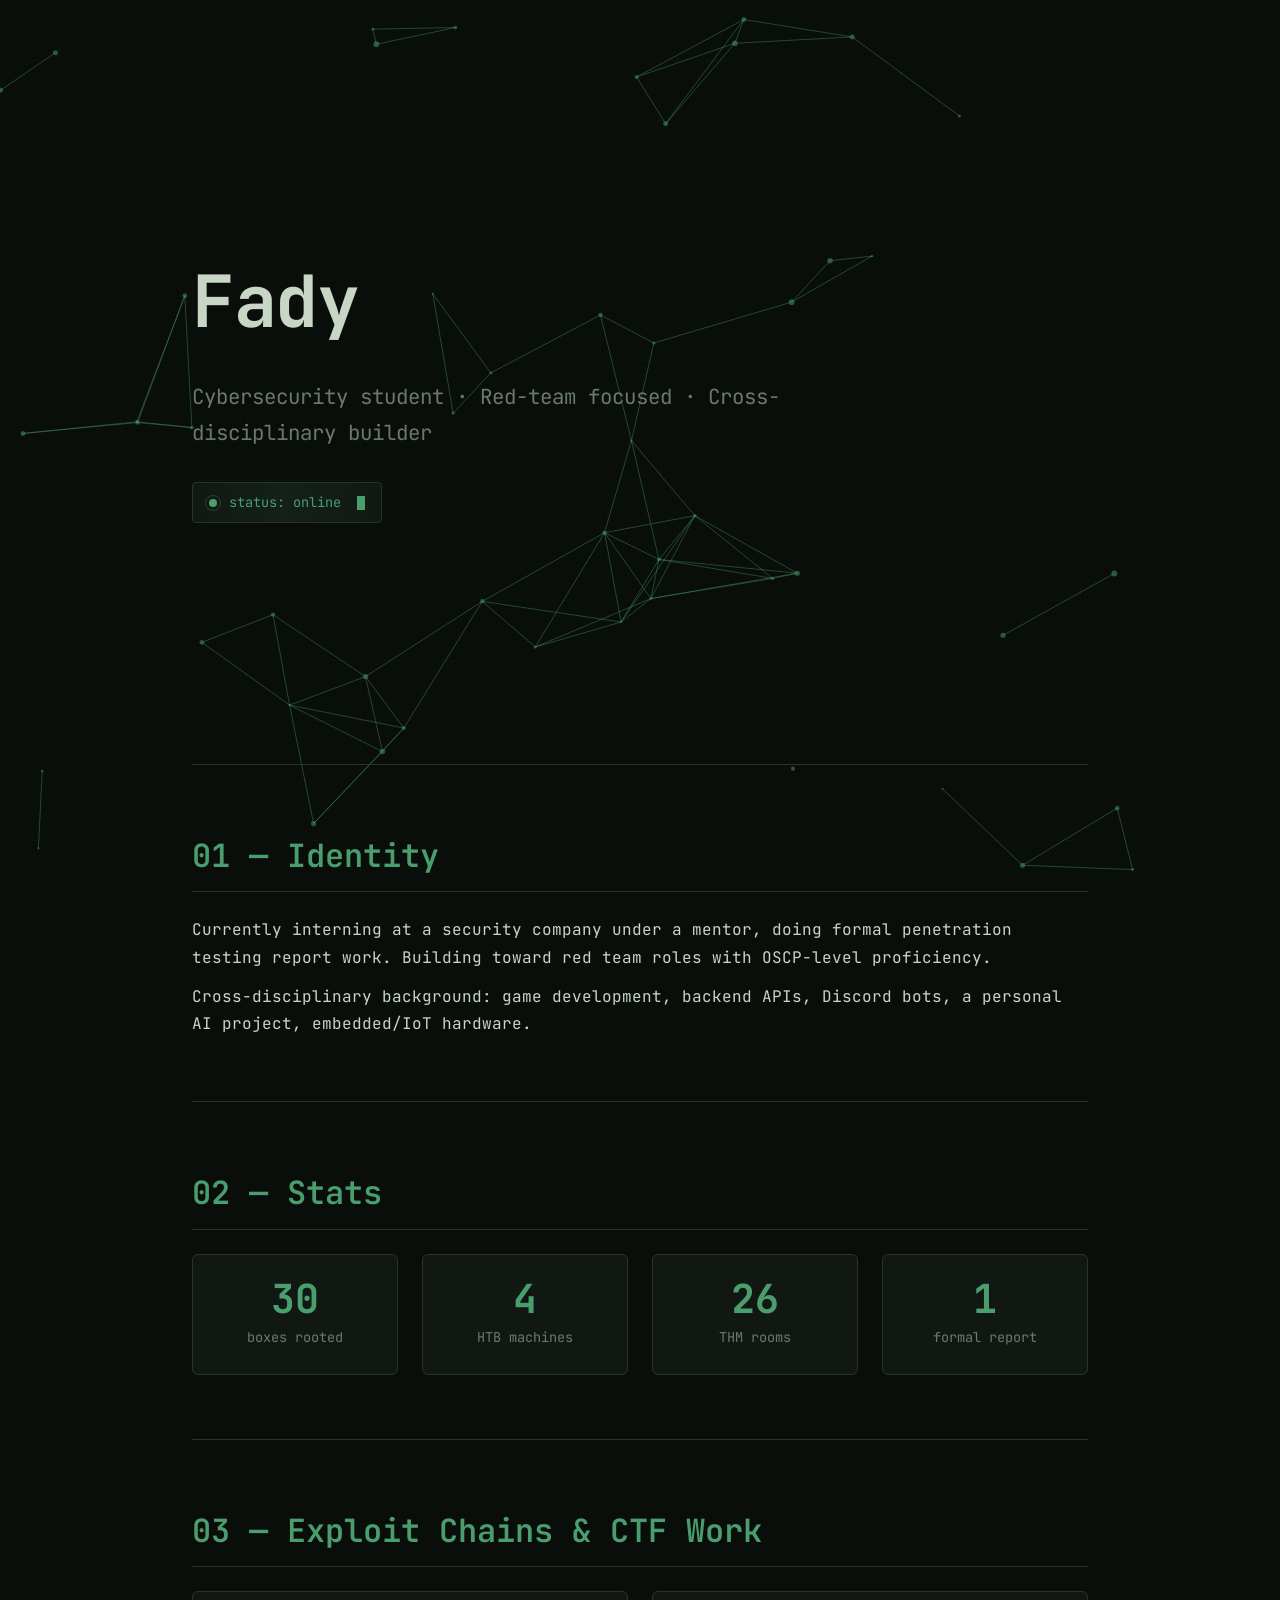
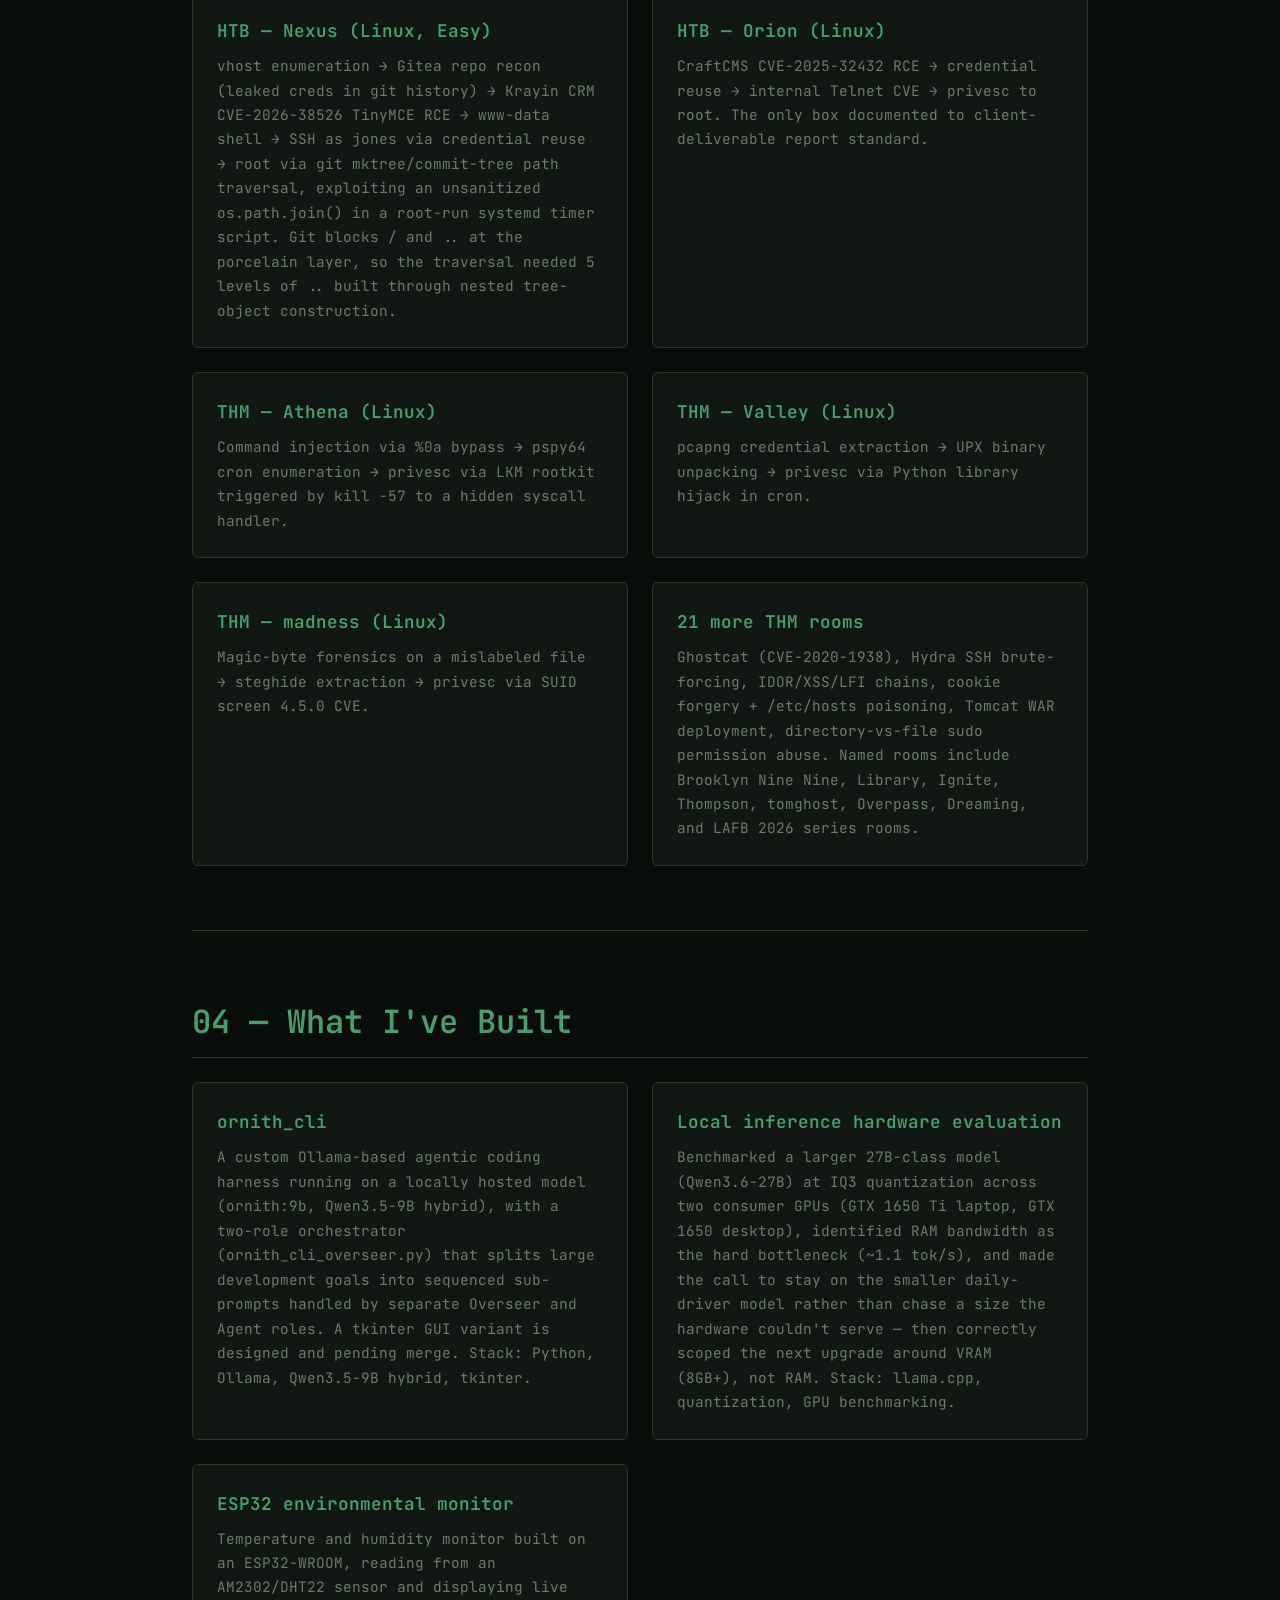
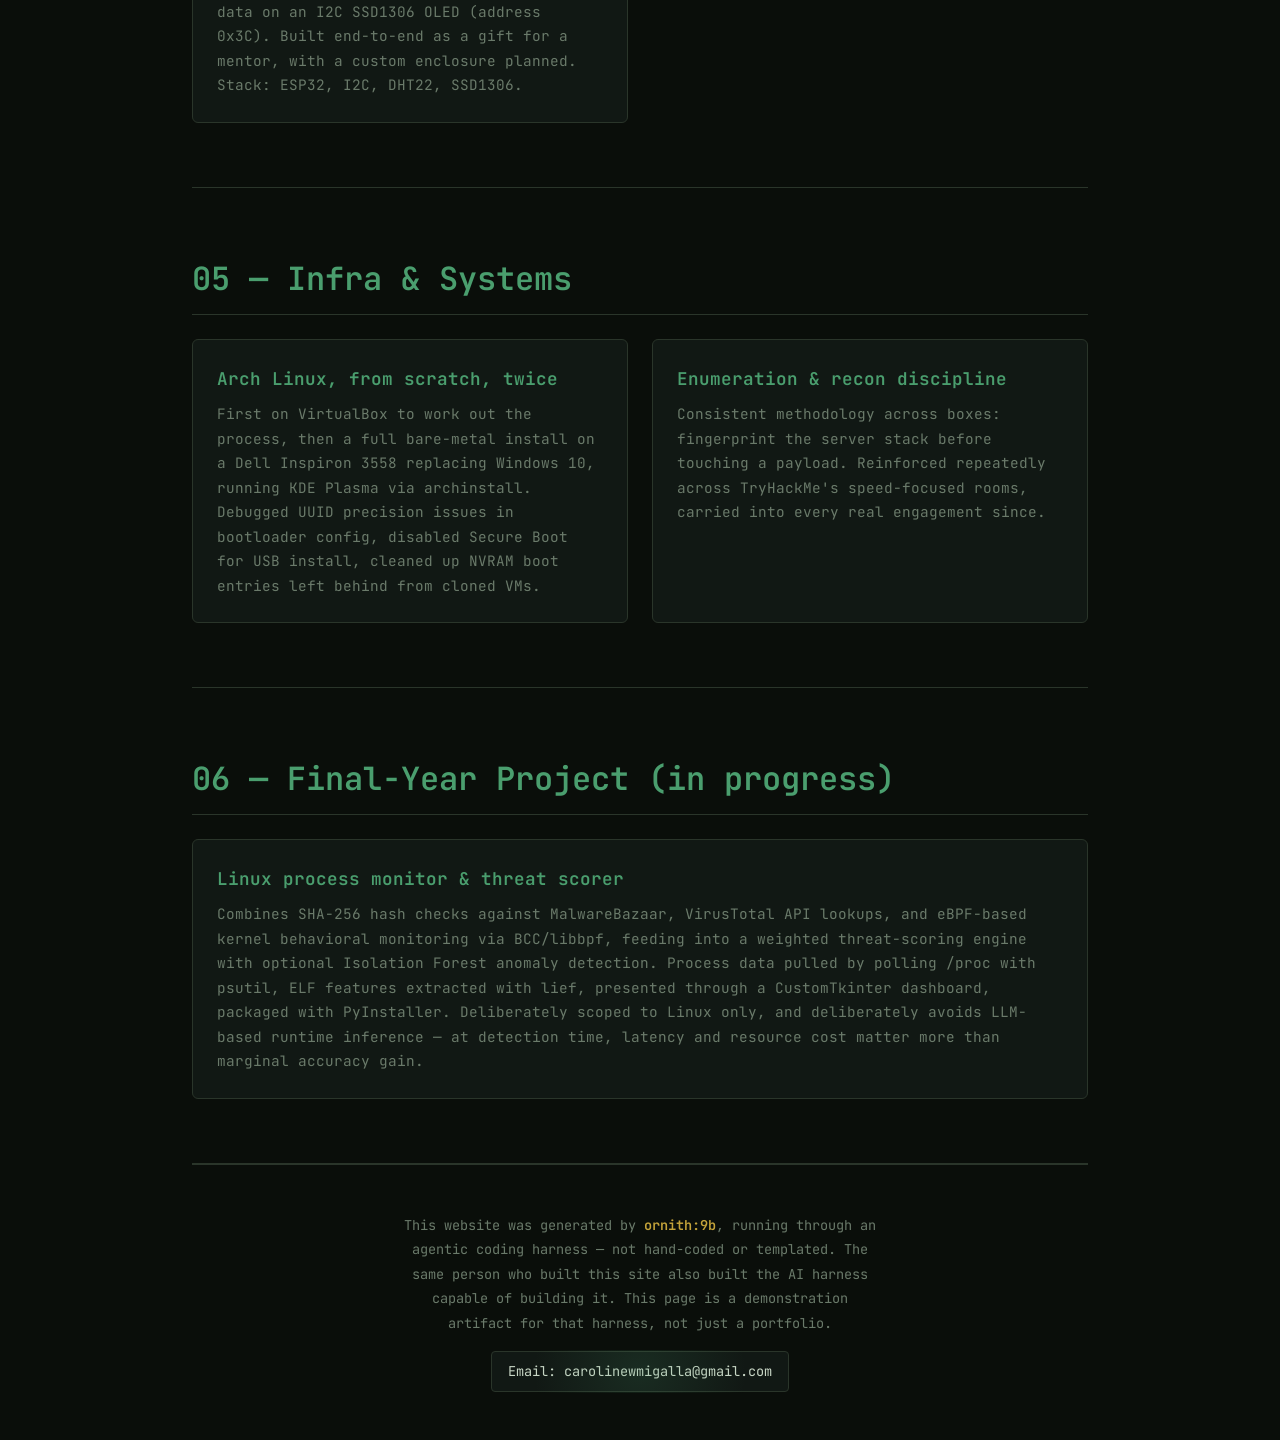
==== index.html @ e89d29aa "Add files via upload" ====
<!DOCTYPE html>
<html lang="en">
<head>
<meta charset="UTF-8">
<meta name="viewport" content="width=device-width, initial-scale=1.0">
<title>Fady — Portfolio</title>
<link rel="icon" href="data:image/svg+xml,<svg xmlns=%22http://www.w3.org/2000/svg%22 viewBox=%220 0 100 100%22><rect width=%22100%22 height=%22100%22 fill=%22%230a0e0a%22/><text x=%2250%22 y=%2268%22 font-family=%22monospace%22 font-size=%2260%22 font-weight=%22bold%22 fill=%22%234a9e6e%22 text-anchor=%22middle%22 stroke=%22%23111814%22 stroke-width=%224%22>Ⓕ</text></svg>">
<meta name="description" content="Portfolio of Fady — cybersecurity student, red-team focused, cross-disciplinary builder. Exploit chain writeups, CTF work, and personal projects in Python, embedded systems, and more.">
<meta property="og:title" content="Fady — Portfolio">
<meta property="og:description" content="Cybersecurity student · Red-team focused · Cross-disciplinary builder — exploit chains, CTF writeups, and personal projects">
<meta property="og:type" content="website">
<link rel="preconnect" href="https://fonts.googleapis.com">
<link rel="preconnect" href="https://fonts.gstatic.com" crossorigin>
<link href="https://fonts.googleapis.com/css2?family=JetBrains+Mono:wght@400;600;700&display=swap" rel="stylesheet">
<link rel="stylesheet" href="style.css">
</head>
<body>
<canvas id="particleCanvas"></canvas>

<script>
// Contact details - placeholder values to be replaced by site owner
const CONTACT_EMAIL = "carolinewmigalla@gmail.com";
const CONTACT_LABEL = "Email:";

document.addEventListener('DOMContentLoaded', () => {
  document.getElementById('contactValue').textContent = CONTACT_EMAIL;

  const contactBox = document.getElementById('contactBox');
  const SPARKLE_COUNT = 8;
  let sparkleEls = [];

  function createSparkles() {
    sparkleEls.forEach(el => el.remove());
    sparkleEls = [];
    for (let i = 0; i < SPARKLE_COUNT; i++) {
      const el = document.createElement('span');
      el.className = 'contact-sparkle';
      contactBox.appendChild(el);
      sparkleEls.push(el);
    }
  }

  function randomizeSparkle(el) {
    const boxWidth = contactBox.offsetWidth;
    const boxHeight = contactBox.offsetHeight;
    if (boxWidth === 0 || boxHeight === 0) return;

    const size = 2 + Math.random() * 3;
    const left = Math.random() * (boxWidth - size);
    const top = Math.random() * (boxHeight - size);
    const duration = 2.8 + Math.random() * 2;
    const delay = Math.random() * duration;

    el.style.width = size + 'px';
    el.style.height = size + 'px';
    el.style.left = left + 'px';
    el.style.top = top + 'px';
    el.style.animationDuration = duration + 's';
    el.style.animationDelay = delay + 's';
  }

  function randomizeAllSparkles() {
    sparkleEls.forEach(randomizeSparkle);
  }

  createSparkles();
  randomizeAllSparkles();

  let resizeTimeout;
  window.addEventListener('resize', () => {
    clearTimeout(resizeTimeout);
    resizeTimeout = setTimeout(randomizeAllSparkles, 150);
  });

  setInterval(randomizeAllSparkles, 6000);
});

const canvas = document.getElementById('particleCanvas');
const ctx = canvas.getContext('2d');

canvas.width = window.innerWidth;
canvas.height = window.innerHeight;

class Particle {
  constructor() {
    this.x = Math.random() * canvas.width;
    this.y = Math.random() * canvas.height;
    this.size = Math.random() * 2 + 1;
    this.speedX = Math.random() * 1 - 0.5;
    this.speedY = Math.random() * 1 - 0.5;
  }
  update() {
    this.x += this.speedX;
    this.y += this.speedY;
    if (this.x > canvas.width) this.x = 0;
    if (this.x < 0) this.x = canvas.width;
    if (this.y > canvas.height) this.y = 0;
    if (this.y < 0) this.y = canvas.height;
  }
  draw() {
    ctx.fillStyle = 'rgba(74, 158, 110, 0.5)';
    ctx.beginPath();
    ctx.arc(this.x, this.y, this.size, 0, Math.PI * 2);
    ctx.fill();
  }
}

const particles = [];
for (let i = 0; i < 50; i++) {
  particles.push(new Particle());
}

function animate() {
  ctx.clearRect(0, 0, canvas.width, canvas.height);
  particles.forEach(p => {
    p.update();
    p.draw();
  });

  // Draw connections between close particles
  const connectionThreshold = 150; // pixels - distance threshold for particle connections
  for (let i = 0; i < particles.length; i++) {
    for (let j = i + 1; j < particles.length; j++) {
      const dx = particles[i].x - particles[j].x;
      const dy = particles[i].y - particles[j].y;
      const distance = Math.sqrt(dx * dx + dy * dy);
      if (distance < connectionThreshold) {
        ctx.beginPath();
        ctx.strokeStyle = 'rgba(74, 158, 110, 0.4)';
        ctx.lineWidth = 1;
        ctx.moveTo(particles[i].x, particles[i].y);
        ctx.lineTo(particles[j].x, particles[j].y);
        ctx.stroke();
      }
    }
  }

  requestAnimationFrame(animate);
}

animate();

window.addEventListener('resize', () => {
  canvas.width = window.innerWidth;
  canvas.height = window.innerHeight;
});
</script>

<div class="container">

  <!-- Hero -->
  <section class="hero">
    <h1>Fady</h1>
    <p class="subtitle">Cybersecurity student · Red-team focused · Cross-disciplinary builder</p>
    <div class="status-indicator">
      <span class="status-dot"></span>
      <span class="status-text" id="statusText">status: online</span>
      <span class="status-cursor"></span>
    </div>
  </section>

  <!-- About -->
  <section id="about">
    <h2>01 — Identity</h2>
    <div class="about">
      <p>Currently interning at a security company under a mentor, doing formal penetration testing report work. Building toward red team roles with OSCP-level proficiency.</p>
      <p>Cross-disciplinary background: game development, backend APIs, Discord bots, a personal AI project, embedded/IoT hardware.</p>
    </div>
  </section>

  <!-- Stats -->
  <section id="stats">
    <h2>02 — Stats</h2>
    <div class="stats">
      <div class="stat"><span class="number">30</span><span class="label">boxes rooted</span></div>
      <div class="stat"><span class="number">4</span><span class="label">HTB machines</span></div>
      <div class="stat"><span class="number">26</span><span class="label">THM rooms</span></div>
      <div class="stat"><span class="number">1</span><span class="label">formal report</span></div>
    </div>
  </section>

  <!-- Exploit Chains -->
  <section id="exploits">
    <h2>03 — Exploit Chains & CTF Work</h2>
    <div class="cards">
      <div class="card">
        <h3>HTB — Nexus (Linux, Easy)</h3>
        <p>vhost enumeration → Gitea repo recon (leaked creds in git history) → Krayin CRM CVE-2026-38526 TinyMCE RCE → www-data shell → SSH as jones via credential reuse → root via git mktree/commit-tree path traversal, exploiting an unsanitized os.path.join() in a root-run systemd timer script. Git blocks / and .. at the porcelain layer, so the traversal needed 5 levels of .. built through nested tree-object construction.</p>
      </div>
      <div class="card">
        <h3>HTB — Orion (Linux)</h3>
        <p>CraftCMS CVE-2025-32432 RCE → credential reuse → internal Telnet CVE → privesc to root. The only box documented to client-deliverable report standard.</p>
      </div>
      <div class="card">
        <h3>THM — Athena (Linux)</h3>
        <p>Command injection via %0a bypass → pspy64 cron enumeration → privesc via LKM rootkit triggered by kill -57 to a hidden syscall handler.</p>
      </div>
      <div class="card">
        <h3>THM — Valley (Linux)</h3>
        <p>pcapng credential extraction → UPX binary unpacking → privesc via Python library hijack in cron.</p>
      </div>
      <div class="card">
        <h3>THM — madness (Linux)</h3>
        <p>Magic-byte forensics on a mislabeled file → steghide extraction → privesc via SUID screen 4.5.0 CVE.</p>
      </div>
      <div class="card">
        <h3>21 more THM rooms</h3>
        <p>Ghostcat (CVE-2020-1938), Hydra SSH brute-forcing, IDOR/XSS/LFI chains, cookie forgery + /etc/hosts poisoning, Tomcat WAR deployment, directory-vs-file sudo permission abuse. Named rooms include Brooklyn Nine Nine, Library, Ignite, Thompson, tomghost, Overpass, Dreaming, and LAFB 2026 series rooms.</p>
      </div>
    </div>
  </section>

  <!-- What I've Built -->
  <section id="built">
    <h2>04 — What I've Built</h2>
    <div class="cards">
      <div class="card">
        <h3>ornith_cli</h3>
        <p>A custom Ollama-based agentic coding harness running on a locally hosted model (ornith:9b, Qwen3.5-9B hybrid), with a two-role orchestrator (ornith_cli_overseer.py) that splits large development goals into sequenced sub-prompts handled by separate Overseer and Agent roles. A tkinter GUI variant is designed and pending merge. Stack: Python, Ollama, Qwen3.5-9B hybrid, tkinter.</p>
      </div>
      <div class="card">
        <h3>Local inference hardware evaluation</h3>
        <p>Benchmarked a larger 27B-class model (Qwen3.6-27B) at IQ3 quantization across two consumer GPUs (GTX 1650 Ti laptop, GTX 1650 desktop), identified RAM bandwidth as the hard bottleneck (~1.1 tok/s), and made the call to stay on the smaller daily-driver model rather than chase a size the hardware couldn't serve — then correctly scoped the next upgrade around VRAM (8GB+), not RAM. Stack: llama.cpp, quantization, GPU benchmarking.</p>
      </div>
      <div class="card">
        <h3>ESP32 environmental monitor</h3>
        <p>Temperature and humidity monitor built on an ESP32-WROOM, reading from an AM2302/DHT22 sensor and displaying live data on an I2C SSD1306 OLED (address 0x3C). Built end-to-end as a gift for a mentor, with a custom enclosure planned. Stack: ESP32, I2C, DHT22, SSD1306.</p>
      </div>
    </div>
  </section>

  <!-- Infra & Systems -->
  <section id="infra">
    <h2>05 — Infra & Systems</h2>
    <div class="cards">
      <div class="card">
        <h3>Arch Linux, from scratch, twice</h3>
        <p>First on VirtualBox to work out the process, then a full bare-metal install on a Dell Inspiron 3558 replacing Windows 10, running KDE Plasma via archinstall. Debugged UUID precision issues in bootloader config, disabled Secure Boot for USB install, cleaned up NVRAM boot entries left behind from cloned VMs.</p>
      </div>
      <div class="card">
        <h3>Enumeration & recon discipline</h3>
        <p>Consistent methodology across boxes: fingerprint the server stack before touching a payload. Reinforced repeatedly across TryHackMe's speed-focused rooms, carried into every real engagement since.</p>
      </div>
    </div>
  </section>

  <!-- Final Year Project -->
  <section id="project">
    <h2>06 — Final-Year Project (in progress)</h2>
    <div class="card">
      <h3>Linux process monitor & threat scorer</h3>
      <p>Combines SHA-256 hash checks against MalwareBazaar, VirusTotal API lookups, and eBPF-based kernel behavioral monitoring via BCC/libbpf, feeding into a weighted threat-scoring engine with optional Isolation Forest anomaly detection. Process data pulled by polling /proc with psutil, ELF features extracted with lief, presented through a CustomTkinter dashboard, packaged with PyInstaller. Deliberately scoped to Linux only, and deliberately avoids LLM-based runtime inference — at detection time, latency and resource cost matter more than marginal accuracy gain.</p>
    </div>
  </section>

  <!-- Footer -->
  <footer class="footer">
    <p>This website was generated by <span class="proof">ornith:9b</span>, running through an agentic coding harness — not hand-coded or templated. The same person who built this site also built the AI harness capable of building it. This page is a demonstration artifact for that harness, not just a portfolio.</p>

    <div class="contact-text" id="contactBox">
        <span class="contact-label">Email: </span>
        <span class="contact-value" id="contactValue"></span>
    </div>
  </footer>

</div>

<!-- ASCII SIGNATURE GOES HERE
  Paste your ASCII art signature below this comment.
  This is a reserved marker for the site owner to insert their own
  signature later. Do not remove or modify this comment block.
-->

<script>
const statuses = ['online', 'scanning', 'idle'];
let idx = 0;

setInterval(() => {
  idx = (idx + 1) % statuses.length;
  const el = document.getElementById('statusText');
  const fullText = 'status: ' + statuses[idx];
      el.textContent = '';
      el.style.opacity = '1';
      let charIdx = 0;

  function typeOut() {
    if (charIdx < fullText.length) {
      el.textContent += fullText[charIdx];
      charIdx++;
      setTimeout(typeOut, 100);
    } else {
      el.style.opacity = '1';
    }
  }

  setTimeout(typeOut, 150);
}, 3000);
</script>

</body>
</html>
---- style.css ----
*, *::before, *::after { box-sizing: border-box; margin: 0; padding: 0; }

:root {
  --bg: #0a0e0a;
  --bg-card: #111814;
  --text: #c8d6c5;
  --text-dim: #6a7a6a;
  --accent: #4a9e6e;
  --accent-glow: rgba(74, 158, 110, 0.15);
  --amber: #c4a33a;
  --border: #2a352a;
  --grid: rgba(74, 158, 110, 0.03);
  /* Contact glow */
  --contact-glow-color: rgba(74, 158, 110, 0.3);
  --contact-glow-duration: 3s;
  /* Sparkle */
  --sparkle-size: 2px;
  --sparkle-opacity: 0.8;
}

html { font-size: 16px; }

body {
  font-family: 'JetBrains Mono', monospace;
  background: var(--bg);
  color: var(--text);
  line-height: 1.7;
  min-height: 100vh;
  overflow-x: hidden;
}

/* Grid texture */
body::before {
  content: '';
  position: fixed;
  inset: 0;
  background-image:
    linear-gradient(var(--grid) 1px, transparent 1px),
    linear-gradient(90deg, var(--grid) 1px, transparent 1px);
  background-size: 60px 60px;
  pointer-events: none;
  z-index: 0;
}

/* Particle canvas */
#particleCanvas {
  position: fixed;
  top: 0;
  left: 0;
  width: 100vw;
  height: 100vh;
  z-index: 1;
  pointer-events: none;
}

/* Scrollbar */
::-webkit-scrollbar { width: 8px; }
::-webkit-scrollbar-track { background: var(--bg); }
::-webkit-scrollbar-thumb { background: var(--border); border-radius: 4px; }
::-webkit-scrollbar-thumb:hover { background: var(--accent); }

/* Layout */
.container {
  max-width: 960px;
  margin: 0 auto;
  padding: 0 2rem;
  position: relative;
  z-index: 1;
}

section {
  padding: 4rem 0;
  border-bottom: 1px solid var(--border);
}

section:last-child { border-bottom: none; }

/* Hero */
.hero {
  min-height: 85vh;
  display: flex;
  flex-direction: column;
  justify-content: center;
  align-items: flex-start;
}

.hero h1 {
  font-size: clamp(2.5rem, 6vw, 4.5rem);
  font-weight: 700;
  letter-spacing: -0.02em;
  color: var(--text);
  margin-bottom: 1rem;
}

.hero .subtitle {
  font-size: clamp(1rem, 2.5vw, 1.3rem);
  color: var(--text-dim);
  max-width: 60ch;
}

/* Status indicator */
.status-indicator {
  display: inline-flex;
  align-items: center;
  gap: 0.75rem;
  margin-top: 2rem;
  padding: 0.5rem 1rem;
  border: 1px solid var(--border);
  border-radius: 4px;
  background: var(--bg-card);
  font-size: 0.85rem;
  color: var(--accent);
  position: relative;
  overflow: hidden;
}

.status-indicator::before {
  content: '';
  position: absolute;
  inset: 0;
  background: linear-gradient(90deg, transparent, rgba(74,158,110,0.06), transparent);
  animation: shimmer 3s ease-in-out infinite;
}

@keyframes shimmer {
  0%, 100% { transform: translateX(-100%); }
  50% { transform: translateX(100%); }
}

.status-dot {
  width: 8px;
  height: 8px;
  border-radius: 50%;
  background: var(--accent);
  display: inline-block;
  position: relative;
}

.status-dot::after {
  content: '';
  position: absolute;
  inset: -4px;
  border-radius: 50%;
  border: 1px solid var(--accent);
  opacity: 0.3;
  animation: pulse-ring 2s ease-out infinite;
}

@keyframes pulse-ring {
  0% { transform: scale(1); opacity: 0.3; }
  100% { transform: scale(2.5); opacity: 0; }
}

.status-text {
  position: relative;
  z-index: 1;
}

.status-cursor {
  display: inline-block;
  width: 8px;
  height: 14px;
  background: var(--accent);
  vertical-align: bottom;
  animation: blink 1.2s step-end infinite;
  margin-left: 0.25rem;
}

@keyframes blink {
  0%, 100% { opacity: 1; }
  50% { opacity: 0; }
}

/* Sections */
section h2 {
  font-size: clamp(1.4rem, 3vw, 2rem);
  font-weight: 600;
  color: var(--accent);
  margin-bottom: 1.5rem;
  padding-bottom: 0.5rem;
  border-bottom: 1px solid var(--border);
}

/* About */
.about p {
  margin-bottom: 0.75rem;
  color: var(--text);
}

.about p:last-child { margin-bottom: 0; }

/* Stats */
.stats {
  display: grid;
  grid-template-columns: repeat(auto-fit, minmax(180px, 1fr));
  gap: 1.5rem;
  margin-top: 1.5rem;
}

.stat {
  background: var(--bg-card);
  border: 1px solid var(--border);
  padding: 1.5rem;
  text-align: center;
  border-radius: 6px;
  transition: border-color 0.3s;
}

.stat:hover { border-color: var(--accent); }

.stat .number {
  display: block;
  font-size: 2.5rem;
  font-weight: 700;
  color: var(--accent);
  line-height: 1;
  margin-bottom: 0.25rem;
}

.stat .label {
  font-size: 0.85rem;
  color: var(--text-dim);
}

/* Cards */
.cards {
  display: grid;
  grid-template-columns: repeat(auto-fit, minmax(300px, 1fr));
  gap: 1.5rem;
}

.card {
  background: var(--bg-card);
  border: 1px solid var(--border);
  border-radius: 6px;
  padding: 1.5rem;
  transition: transform 0.2s, border-color 0.3s;
}

.card:hover {
  transform: translateY(-2px);
  border-color: var(--accent);
}

.card h3 {
  font-weight: 600;
  color: var(--accent);
  margin-bottom: 0.5rem;
  font-size: 1.1rem;
}

.card p, .card li {
  font-size: 0.9rem;
  color: var(--text-dim);
  margin-bottom: 0.4rem;
}

.card p:last-child, .card li:last-child { margin-bottom: 0; }

.card ul {
  list-style: none;
  padding: 0;
}

.card ul li::before {
  content: '>';
  color: var(--accent);
  margin-right: 0.5rem;
}

/* Footer */
.footer {
  padding: 3rem 0;
  border-top: 1px solid var(--border);
  text-align: center;
}

.footer p {
  font-size: 0.85rem;
  color: var(--text-dim);
  max-width: 60ch;
  margin: 0 auto;
  line-height: 1.8;
}

.footer .proof {
  color: var(--amber);
  font-weight: 600;
}

/* Contact glow */
.footer .contact-text {
  position: relative;
  display: inline-block;
  color: var(--text);
  font-size: 0.85rem;
  margin-top: 1rem;
  padding: 0.5rem 1rem;
  border: 1px solid var(--border);
  border-radius: 4px;
  background: var(--bg-card);
  transition: border-color 0.3s, transform 0.2s;
}

.footer .contact-text:hover {
  border-color: var(--accent);
  transform: translateY(-2px);
}

.footer .contact-text::before {
  content: '';
  position: absolute;
  inset: -2px;
  border-radius: 4px;
  background: radial-gradient(circle, rgba(74, 158, 110, 0.15) 0%, transparent 70%);
  animation: contact-glow 3s ease-in-out infinite;
  pointer-events: none;
}

@keyframes contact-glow {
  0%, 100% { opacity: 0.4; transform: scale(1); }
  50% { opacity: 0.8; transform: scale(1.1); }
}

.footer .contact-sparkle {
  position: absolute;
  background: var(--accent);
  border-radius: 50%;
  opacity: 0;
  pointer-events: none;
  animation-name: sparkle-flicker;
  animation-timing-function: ease-in-out;
  animation-iteration-count: infinite;
}

@keyframes sparkle-flicker {
  0%, 100% { opacity: 0; transform: scale(0.5); }
  50% { opacity: 0.9; transform: scale(1.6); }
}

/* Responsive */
@media (max-width: 600px) {
  .container { padding: 0 1rem; }
  section { padding: 2.5rem 0; }
  .stats { grid-template-columns: repeat(2, 1fr); }
}
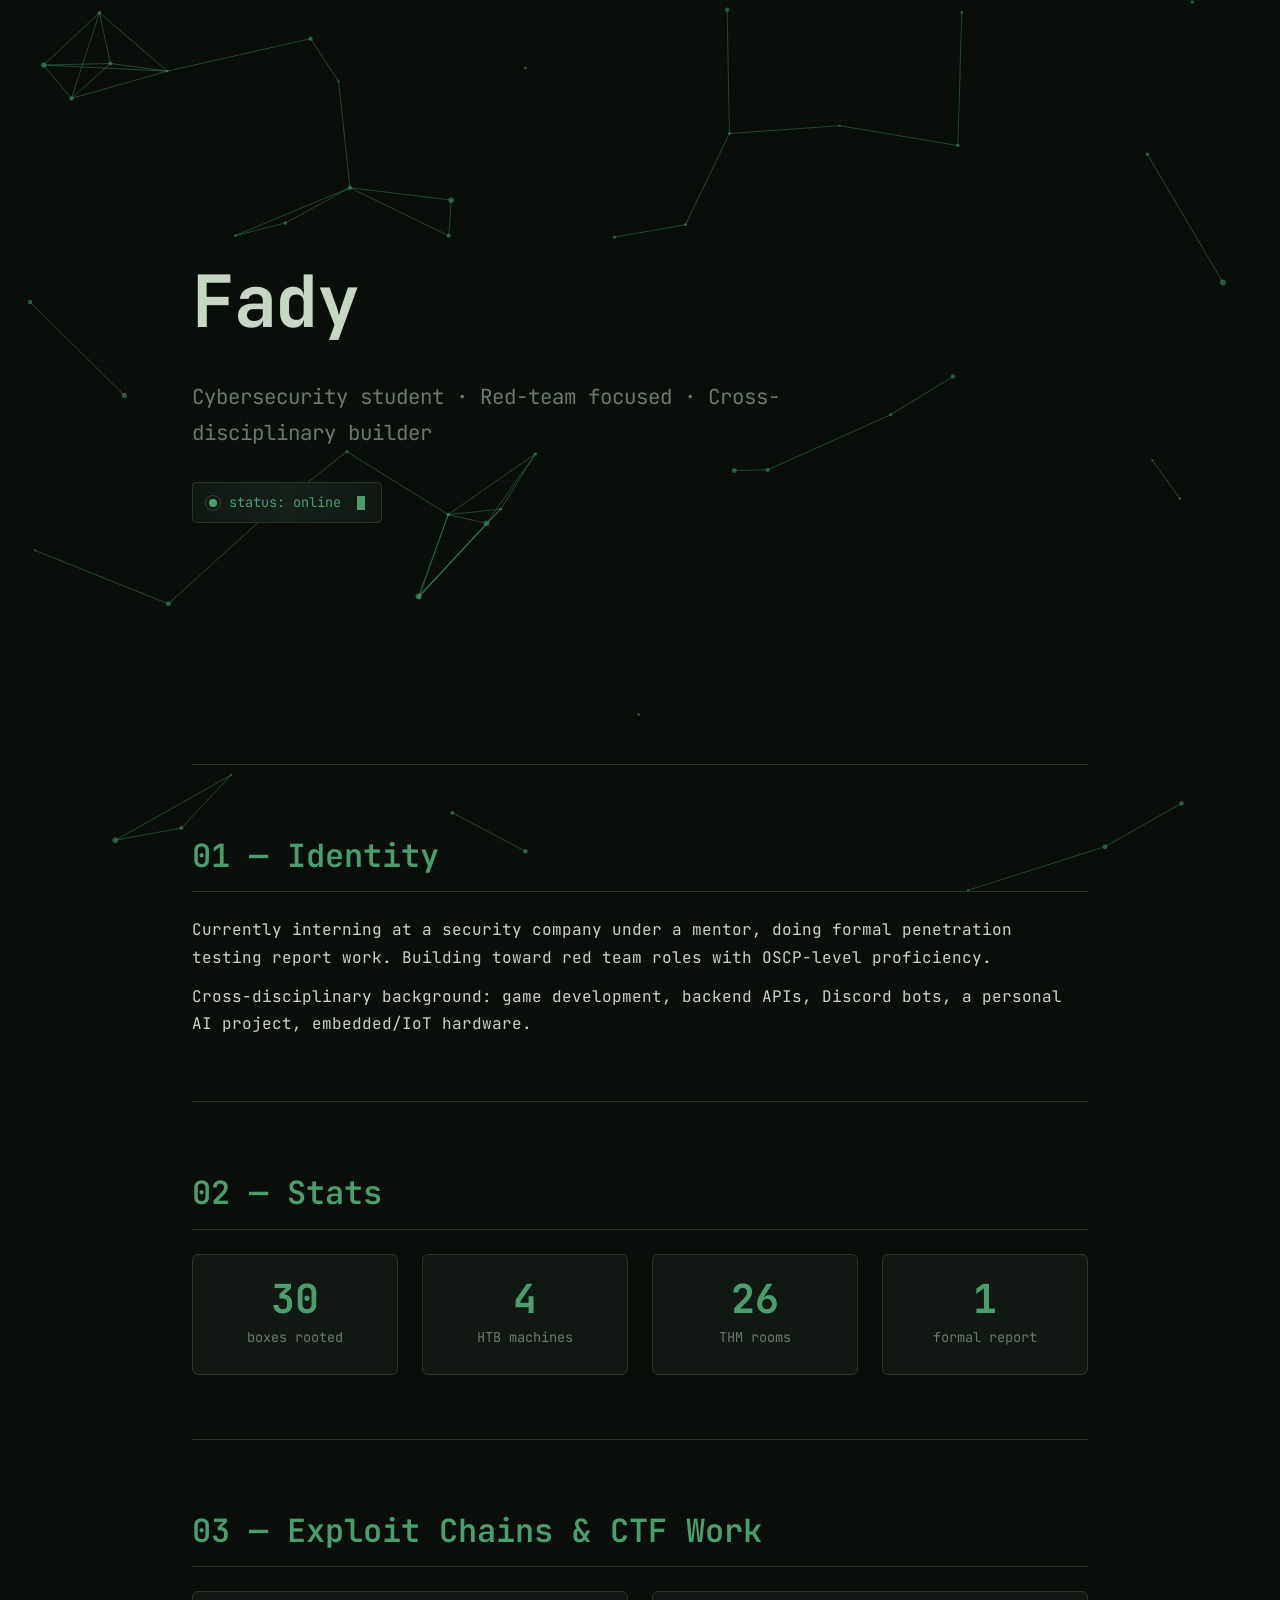
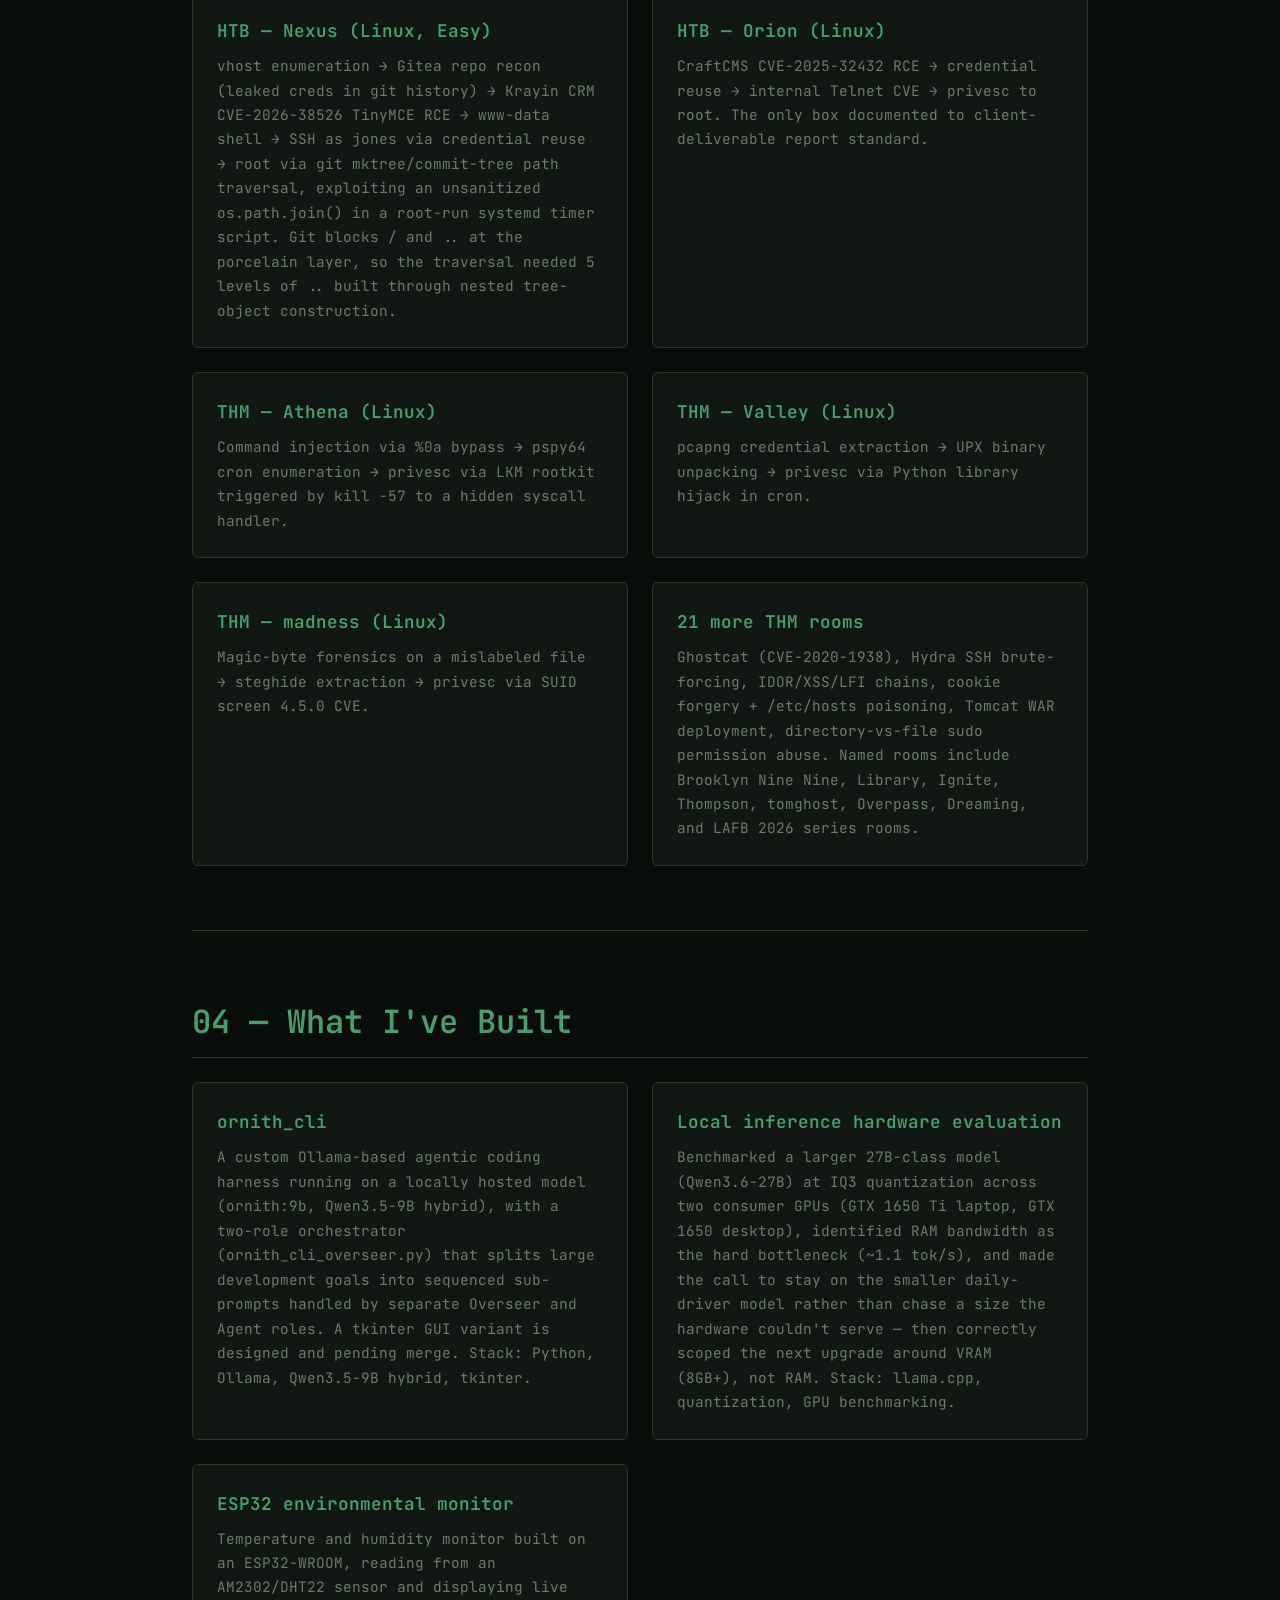
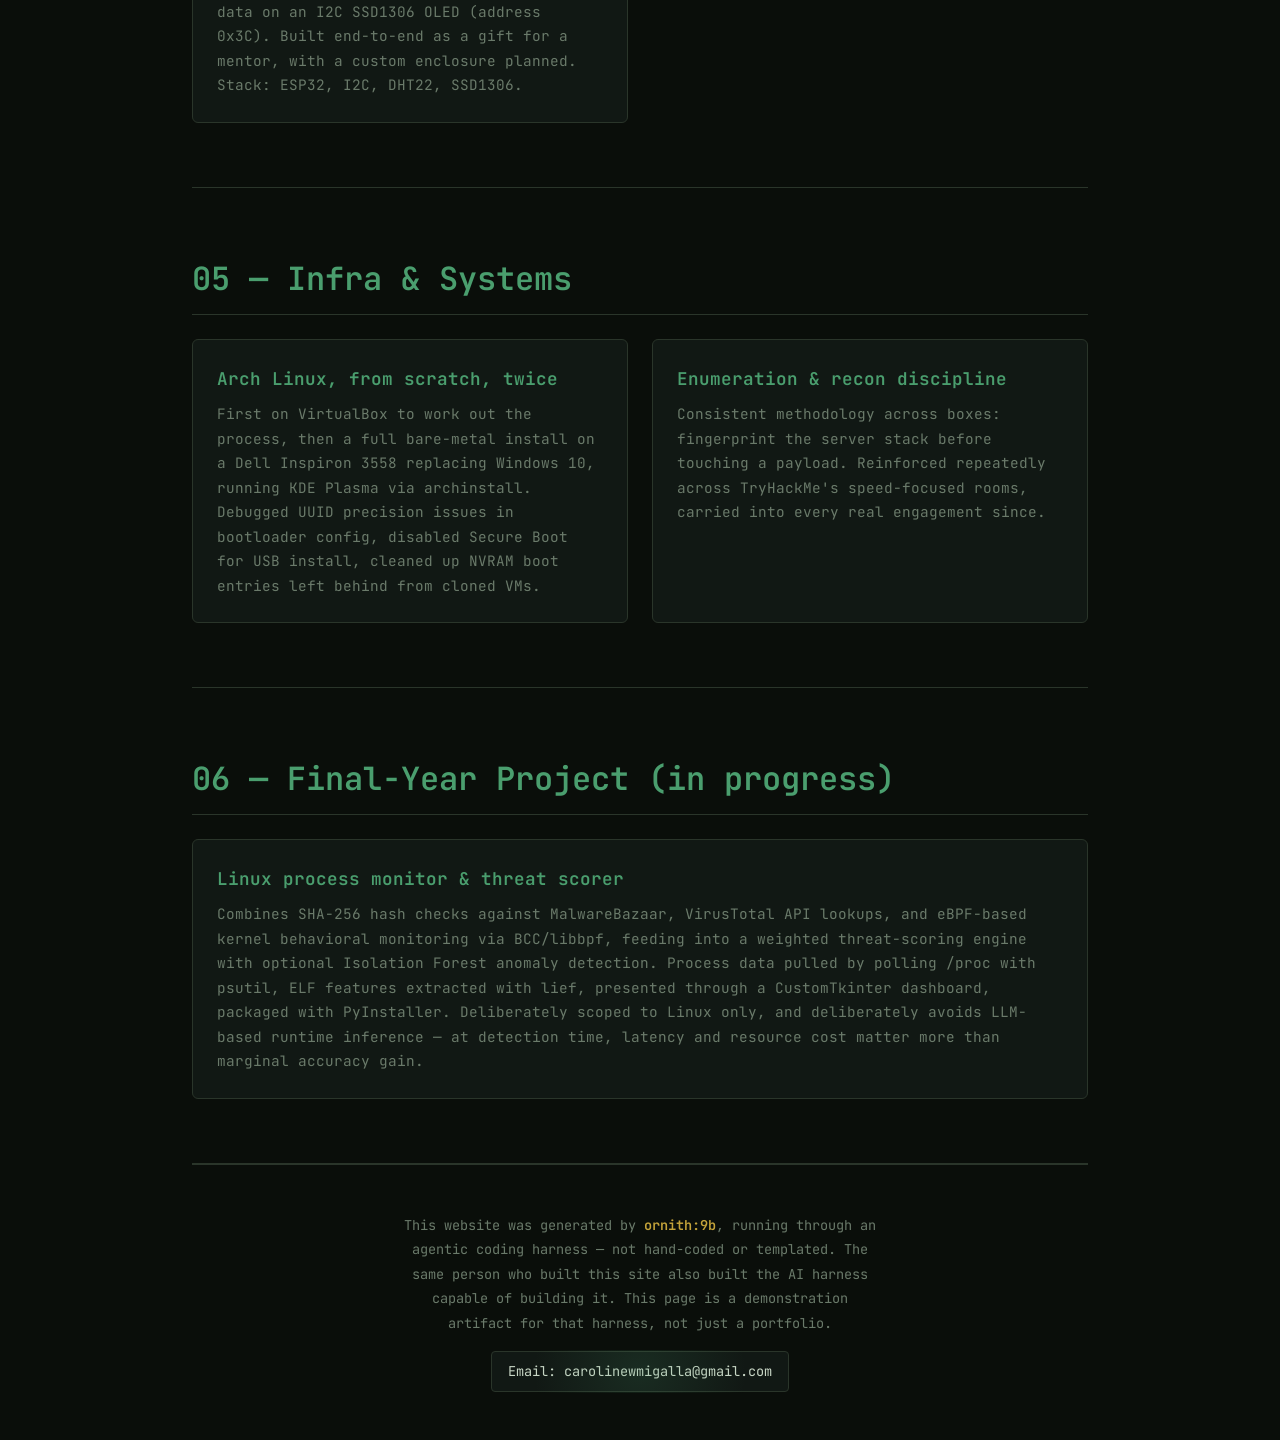
==== commit 2fe874f1: "Add files via upload" ====
--- a/index.html
+++ b/index.html
@@ -72,7 +72,7 @@
     resizeTimeout = setTimeout(randomizeAllSparkles, 150);
   });
 
-  setInterval(randomizeAllSparkles, 6000);
+  // No periodic re-render — sparkles animate continuously via CSS
 });
 
 const canvas = document.getElementById('particleCanvas');
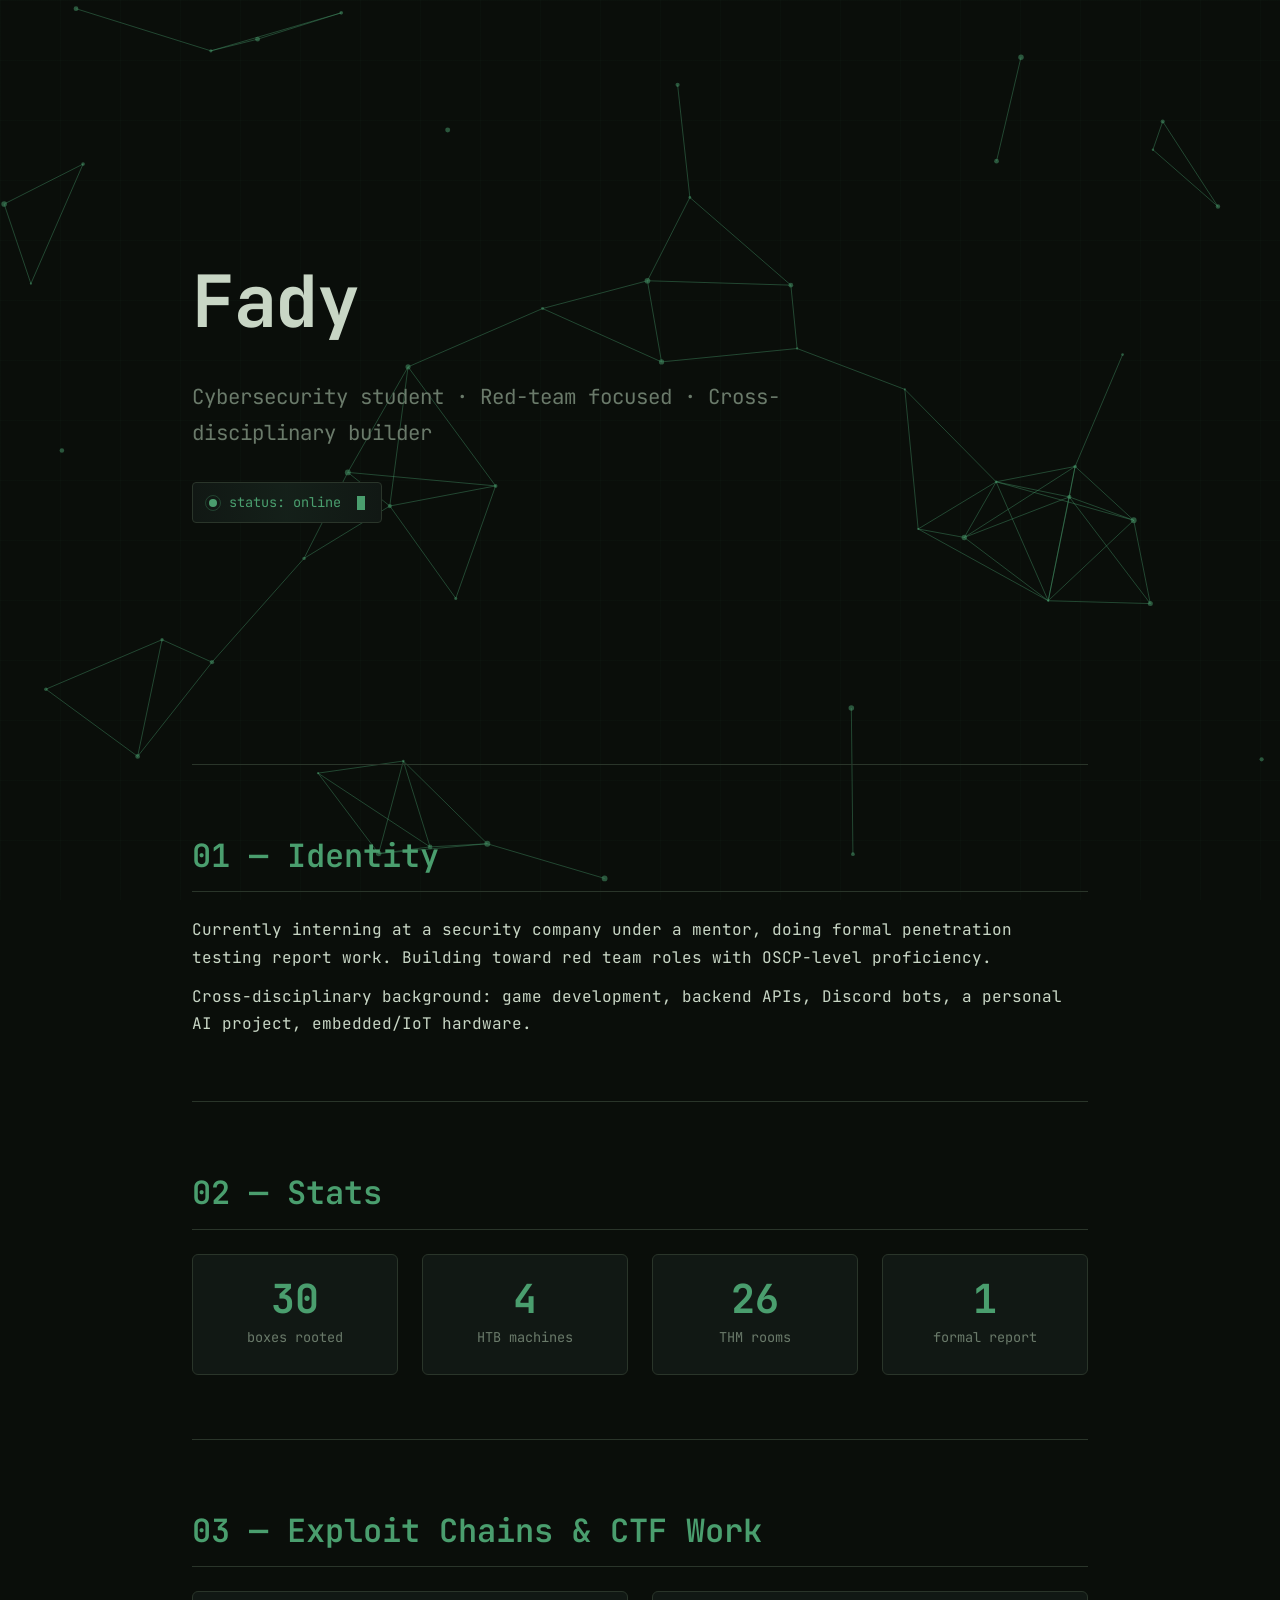
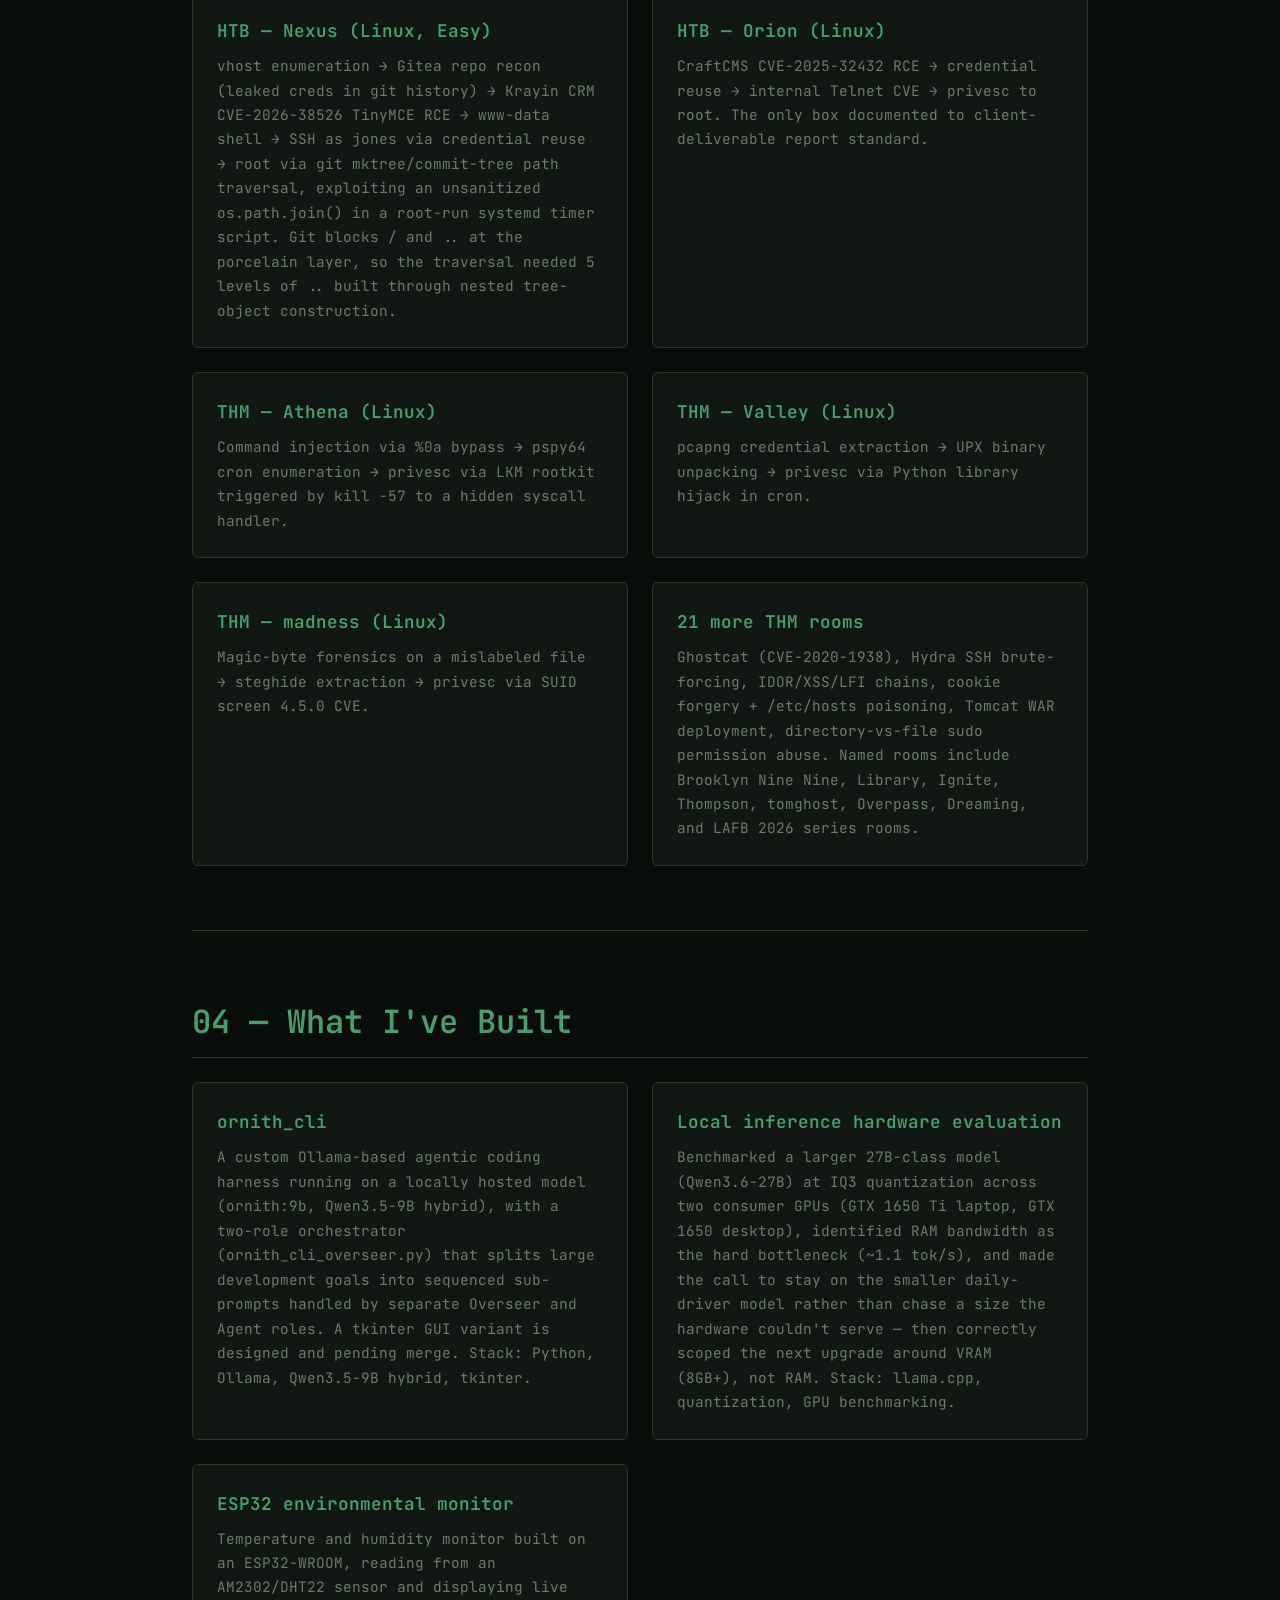
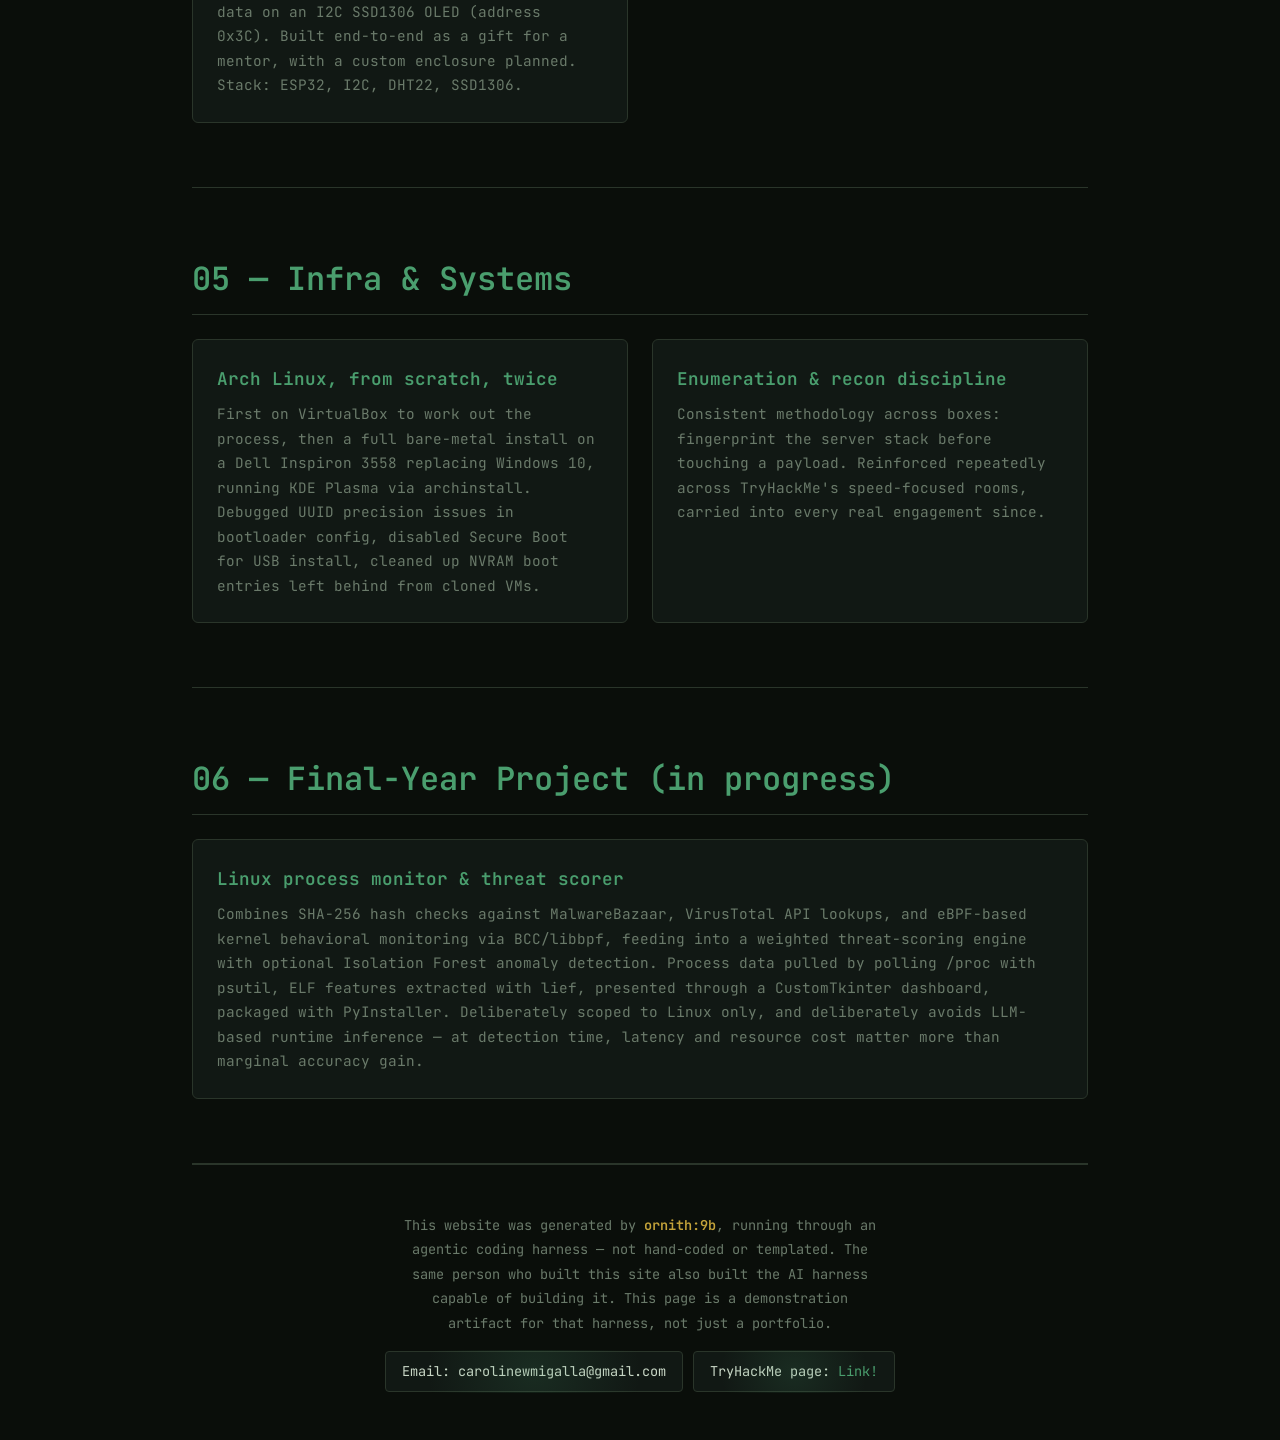
==== commit 4353d3df: "Add files via upload" ====
--- a/index.html
+++ b/index.html
@@ -1,301 +1,317 @@
-<!DOCTYPE html>
-<html lang="en">
-<head>
-<meta charset="UTF-8">
-<meta name="viewport" content="width=device-width, initial-scale=1.0">
-<title>Fady — Portfolio</title>
-<link rel="icon" href="data:image/svg+xml,<svg xmlns=%22http://www.w3.org/2000/svg%22 viewBox=%220 0 100 100%22><rect width=%22100%22 height=%22100%22 fill=%22%230a0e0a%22/><text x=%2250%22 y=%2268%22 font-family=%22monospace%22 font-size=%2260%22 font-weight=%22bold%22 fill=%22%234a9e6e%22 text-anchor=%22middle%22 stroke=%22%23111814%22 stroke-width=%224%22>Ⓕ</text></svg>">
-<meta name="description" content="Portfolio of Fady — cybersecurity student, red-team focused, cross-disciplinary builder. Exploit chain writeups, CTF work, and personal projects in Python, embedded systems, and more.">
-<meta property="og:title" content="Fady — Portfolio">
-<meta property="og:description" content="Cybersecurity student · Red-team focused · Cross-disciplinary builder — exploit chains, CTF writeups, and personal projects">
-<meta property="og:type" content="website">
-<link rel="preconnect" href="https://fonts.googleapis.com">
-<link rel="preconnect" href="https://fonts.gstatic.com" crossorigin>
-<link href="https://fonts.googleapis.com/css2?family=JetBrains+Mono:wght@400;600;700&display=swap" rel="stylesheet">
-<link rel="stylesheet" href="style.css">
-</head>
-<body>
-<canvas id="particleCanvas"></canvas>
-
-<script>
-// Contact details - placeholder values to be replaced by site owner
-const CONTACT_EMAIL = "carolinewmigalla@gmail.com";
-const CONTACT_LABEL = "Email:";
-
-document.addEventListener('DOMContentLoaded', () => {
-  document.getElementById('contactValue').textContent = CONTACT_EMAIL;
-
-  const contactBox = document.getElementById('contactBox');
-  const SPARKLE_COUNT = 8;
-  let sparkleEls = [];
-
-  function createSparkles() {
-    sparkleEls.forEach(el => el.remove());
-    sparkleEls = [];
-    for (let i = 0; i < SPARKLE_COUNT; i++) {
-      const el = document.createElement('span');
-      el.className = 'contact-sparkle';
-      contactBox.appendChild(el);
-      sparkleEls.push(el);
-    }
-  }
-
-  function randomizeSparkle(el) {
-    const boxWidth = contactBox.offsetWidth;
-    const boxHeight = contactBox.offsetHeight;
-    if (boxWidth === 0 || boxHeight === 0) return;
-
-    const size = 2 + Math.random() * 3;
-    const left = Math.random() * (boxWidth - size);
-    const top = Math.random() * (boxHeight - size);
-    const duration = 2.8 + Math.random() * 2;
-    const delay = Math.random() * duration;
-
-    el.style.width = size + 'px';
-    el.style.height = size + 'px';
-    el.style.left = left + 'px';
-    el.style.top = top + 'px';
-    el.style.animationDuration = duration + 's';
-    el.style.animationDelay = delay + 's';
-  }
-
-  function randomizeAllSparkles() {
-    sparkleEls.forEach(randomizeSparkle);
-  }
-
-  createSparkles();
-  randomizeAllSparkles();
-
-  let resizeTimeout;
-  window.addEventListener('resize', () => {
-    clearTimeout(resizeTimeout);
-    resizeTimeout = setTimeout(randomizeAllSparkles, 150);
-  });
-
-  // No periodic re-render — sparkles animate continuously via CSS
-});
-
-const canvas = document.getElementById('particleCanvas');
-const ctx = canvas.getContext('2d');
-
-canvas.width = window.innerWidth;
-canvas.height = window.innerHeight;
-
-class Particle {
-  constructor() {
-    this.x = Math.random() * canvas.width;
-    this.y = Math.random() * canvas.height;
-    this.size = Math.random() * 2 + 1;
-    this.speedX = Math.random() * 1 - 0.5;
-    this.speedY = Math.random() * 1 - 0.5;
-  }
-  update() {
-    this.x += this.speedX;
-    this.y += this.speedY;
-    if (this.x > canvas.width) this.x = 0;
-    if (this.x < 0) this.x = canvas.width;
-    if (this.y > canvas.height) this.y = 0;
-    if (this.y < 0) this.y = canvas.height;
-  }
-  draw() {
-    ctx.fillStyle = 'rgba(74, 158, 110, 0.5)';
-    ctx.beginPath();
-    ctx.arc(this.x, this.y, this.size, 0, Math.PI * 2);
-    ctx.fill();
-  }
-}
-
-const particles = [];
-for (let i = 0; i < 50; i++) {
-  particles.push(new Particle());
-}
-
-function animate() {
-  ctx.clearRect(0, 0, canvas.width, canvas.height);
-  particles.forEach(p => {
-    p.update();
-    p.draw();
-  });
-
-  // Draw connections between close particles
-  const connectionThreshold = 150; // pixels - distance threshold for particle connections
-  for (let i = 0; i < particles.length; i++) {
-    for (let j = i + 1; j < particles.length; j++) {
-      const dx = particles[i].x - particles[j].x;
-      const dy = particles[i].y - particles[j].y;
-      const distance = Math.sqrt(dx * dx + dy * dy);
-      if (distance < connectionThreshold) {
-        ctx.beginPath();
-        ctx.strokeStyle = 'rgba(74, 158, 110, 0.4)';
-        ctx.lineWidth = 1;
-        ctx.moveTo(particles[i].x, particles[i].y);
-        ctx.lineTo(particles[j].x, particles[j].y);
-        ctx.stroke();
-      }
-    }
-  }
-
-  requestAnimationFrame(animate);
-}
-
-animate();
-
-window.addEventListener('resize', () => {
-  canvas.width = window.innerWidth;
-  canvas.height = window.innerHeight;
-});
-</script>
-
-<div class="container">
-
-  <!-- Hero -->
-  <section class="hero">
-    <h1>Fady</h1>
-    <p class="subtitle">Cybersecurity student · Red-team focused · Cross-disciplinary builder</p>
-    <div class="status-indicator">
-      <span class="status-dot"></span>
-      <span class="status-text" id="statusText">status: online</span>
-      <span class="status-cursor"></span>
-    </div>
-  </section>
-
-  <!-- About -->
-  <section id="about">
-    <h2>01 — Identity</h2>
-    <div class="about">
-      <p>Currently interning at a security company under a mentor, doing formal penetration testing report work. Building toward red team roles with OSCP-level proficiency.</p>
-      <p>Cross-disciplinary background: game development, backend APIs, Discord bots, a personal AI project, embedded/IoT hardware.</p>
-    </div>
-  </section>
-
-  <!-- Stats -->
-  <section id="stats">
-    <h2>02 — Stats</h2>
-    <div class="stats">
-      <div class="stat"><span class="number">30</span><span class="label">boxes rooted</span></div>
-      <div class="stat"><span class="number">4</span><span class="label">HTB machines</span></div>
-      <div class="stat"><span class="number">26</span><span class="label">THM rooms</span></div>
-      <div class="stat"><span class="number">1</span><span class="label">formal report</span></div>
-    </div>
-  </section>
-
-  <!-- Exploit Chains -->
-  <section id="exploits">
-    <h2>03 — Exploit Chains & CTF Work</h2>
-    <div class="cards">
-      <div class="card">
-        <h3>HTB — Nexus (Linux, Easy)</h3>
-        <p>vhost enumeration → Gitea repo recon (leaked creds in git history) → Krayin CRM CVE-2026-38526 TinyMCE RCE → www-data shell → SSH as jones via credential reuse → root via git mktree/commit-tree path traversal, exploiting an unsanitized os.path.join() in a root-run systemd timer script. Git blocks / and .. at the porcelain layer, so the traversal needed 5 levels of .. built through nested tree-object construction.</p>
-      </div>
-      <div class="card">
-        <h3>HTB — Orion (Linux)</h3>
-        <p>CraftCMS CVE-2025-32432 RCE → credential reuse → internal Telnet CVE → privesc to root. The only box documented to client-deliverable report standard.</p>
-      </div>
-      <div class="card">
-        <h3>THM — Athena (Linux)</h3>
-        <p>Command injection via %0a bypass → pspy64 cron enumeration → privesc via LKM rootkit triggered by kill -57 to a hidden syscall handler.</p>
-      </div>
-      <div class="card">
-        <h3>THM — Valley (Linux)</h3>
-        <p>pcapng credential extraction → UPX binary unpacking → privesc via Python library hijack in cron.</p>
-      </div>
-      <div class="card">
-        <h3>THM — madness (Linux)</h3>
-        <p>Magic-byte forensics on a mislabeled file → steghide extraction → privesc via SUID screen 4.5.0 CVE.</p>
-      </div>
-      <div class="card">
-        <h3>21 more THM rooms</h3>
-        <p>Ghostcat (CVE-2020-1938), Hydra SSH brute-forcing, IDOR/XSS/LFI chains, cookie forgery + /etc/hosts poisoning, Tomcat WAR deployment, directory-vs-file sudo permission abuse. Named rooms include Brooklyn Nine Nine, Library, Ignite, Thompson, tomghost, Overpass, Dreaming, and LAFB 2026 series rooms.</p>
-      </div>
-    </div>
-  </section>
-
-  <!-- What I've Built -->
-  <section id="built">
-    <h2>04 — What I've Built</h2>
-    <div class="cards">
-      <div class="card">
-        <h3>ornith_cli</h3>
-        <p>A custom Ollama-based agentic coding harness running on a locally hosted model (ornith:9b, Qwen3.5-9B hybrid), with a two-role orchestrator (ornith_cli_overseer.py) that splits large development goals into sequenced sub-prompts handled by separate Overseer and Agent roles. A tkinter GUI variant is designed and pending merge. Stack: Python, Ollama, Qwen3.5-9B hybrid, tkinter.</p>
-      </div>
-      <div class="card">
-        <h3>Local inference hardware evaluation</h3>
-        <p>Benchmarked a larger 27B-class model (Qwen3.6-27B) at IQ3 quantization across two consumer GPUs (GTX 1650 Ti laptop, GTX 1650 desktop), identified RAM bandwidth as the hard bottleneck (~1.1 tok/s), and made the call to stay on the smaller daily-driver model rather than chase a size the hardware couldn't serve — then correctly scoped the next upgrade around VRAM (8GB+), not RAM. Stack: llama.cpp, quantization, GPU benchmarking.</p>
-      </div>
-      <div class="card">
-        <h3>ESP32 environmental monitor</h3>
-        <p>Temperature and humidity monitor built on an ESP32-WROOM, reading from an AM2302/DHT22 sensor and displaying live data on an I2C SSD1306 OLED (address 0x3C). Built end-to-end as a gift for a mentor, with a custom enclosure planned. Stack: ESP32, I2C, DHT22, SSD1306.</p>
-      </div>
-    </div>
-  </section>
-
-  <!-- Infra & Systems -->
-  <section id="infra">
-    <h2>05 — Infra & Systems</h2>
-    <div class="cards">
-      <div class="card">
-        <h3>Arch Linux, from scratch, twice</h3>
-        <p>First on VirtualBox to work out the process, then a full bare-metal install on a Dell Inspiron 3558 replacing Windows 10, running KDE Plasma via archinstall. Debugged UUID precision issues in bootloader config, disabled Secure Boot for USB install, cleaned up NVRAM boot entries left behind from cloned VMs.</p>
-      </div>
-      <div class="card">
-        <h3>Enumeration & recon discipline</h3>
-        <p>Consistent methodology across boxes: fingerprint the server stack before touching a payload. Reinforced repeatedly across TryHackMe's speed-focused rooms, carried into every real engagement since.</p>
-      </div>
-    </div>
-  </section>
-
-  <!-- Final Year Project -->
-  <section id="project">
-    <h2>06 — Final-Year Project (in progress)</h2>
-    <div class="card">
-      <h3>Linux process monitor & threat scorer</h3>
-      <p>Combines SHA-256 hash checks against MalwareBazaar, VirusTotal API lookups, and eBPF-based kernel behavioral monitoring via BCC/libbpf, feeding into a weighted threat-scoring engine with optional Isolation Forest anomaly detection. Process data pulled by polling /proc with psutil, ELF features extracted with lief, presented through a CustomTkinter dashboard, packaged with PyInstaller. Deliberately scoped to Linux only, and deliberately avoids LLM-based runtime inference — at detection time, latency and resource cost matter more than marginal accuracy gain.</p>
-    </div>
-  </section>
-
-  <!-- Footer -->
-  <footer class="footer">
-    <p>This website was generated by <span class="proof">ornith:9b</span>, running through an agentic coding harness — not hand-coded or templated. The same person who built this site also built the AI harness capable of building it. This page is a demonstration artifact for that harness, not just a portfolio.</p>
-
-    <div class="contact-text" id="contactBox">
-        <span class="contact-label">Email: </span>
-        <span class="contact-value" id="contactValue"></span>
-    </div>
-  </footer>
-
-</div>
-
-<!-- ASCII SIGNATURE GOES HERE
-  Paste your ASCII art signature below this comment.
-  This is a reserved marker for the site owner to insert their own
-  signature later. Do not remove or modify this comment block.
--->
-
-<script>
-const statuses = ['online', 'scanning', 'idle'];
-let idx = 0;
-
-setInterval(() => {
-  idx = (idx + 1) % statuses.length;
-  const el = document.getElementById('statusText');
-  const fullText = 'status: ' + statuses[idx];
-      el.textContent = '';
-      el.style.opacity = '1';
-      let charIdx = 0;
-
-  function typeOut() {
-    if (charIdx < fullText.length) {
-      el.textContent += fullText[charIdx];
-      charIdx++;
-      setTimeout(typeOut, 100);
-    } else {
-      el.style.opacity = '1';
-    }
-  }
-
-  setTimeout(typeOut, 150);
-}, 3000);
-</script>
-
-</body>
-</html>
+<!DOCTYPE html>
+<html lang="en">
+<head>
+    <meta charset="UTF-8">
+    <meta name="viewport" content="width=device-width, initial-scale=1.0">
+    <title>Fady — Portfolio</title>
+    <link rel="icon" href="data:image/svg+xml,<svg xmlns=%22http://www.w3.org/2000/svg%22 viewBox=%220 0 100 100%22><rect width=%22100%22 height=%22100%22 fill=%22%230a0e0a%22/><text x=%2250%22 y=%2268%22 font-family=%22monospace%22 font-size=%2260%22 font-weight=%22bold%22 fill=%22%234a9e6e%22 text-anchor=%22middle%22 stroke=%22%23111814%22 stroke-width=%224%22>Ⓕ</text></svg>">
+    <meta name="description" content="Portfolio of Fady — cybersecurity student, red-team focused, cross-disciplinary builder. Exploit chain writeups, CTF work, and personal projects in Python, embedded systems, and more.">
+    <meta property="og:title" content="Fady — Portfolio">
+    <meta property="og:description" content="Cybersecurity student · Red-team focused · Cross-disciplinary builder — exploit chains, CTF writeups, and personal projects">
+    <meta property="og:type" content="website">
+    <link rel="preconnect" href="https://fonts.googleapis.com">
+    <link rel="preconnect" href="https://fonts.gstatic.com" crossorigin>
+    <link href="https://fonts.googleapis.com/css2?family=JetBrains+Mono:wght@400;600;700&display=swap" rel="stylesheet">
+    <link rel="stylesheet" href="style.css">
+</head>
+<body>
+    <canvas id="particleCanvas"></canvas>
+
+    <script>
+        // Contact details - placeholder values to be replaced by site owner
+        const CONTACT_EMAIL = "carolinewmigalla@gmail.com";
+        const CONTACT_LABEL = "Email:";
+
+        document.addEventListener('DOMContentLoaded', () => {
+            document.getElementById('contactValue').textContent = CONTACT_EMAIL;
+
+            const SPARKLE_COUNT = 8;
+
+            // Applies the sparkle effect to a single box, independent of any others.
+            function initSparkleBox(box) {
+                let sparkleEls = [];
+
+                function createSparkles() {
+                    sparkleEls.forEach(el => el.remove());
+                    sparkleEls = [];
+                    for (let i = 0; i < SPARKLE_COUNT; i++) {
+                        const el = document.createElement('span');
+                        el.className = 'contact-sparkle';
+                        box.appendChild(el);
+                        sparkleEls.push(el);
+                    }
+                }
+
+                function randomizeSparkle(el) {
+                    const boxWidth = box.offsetWidth;
+                    const boxHeight = box.offsetHeight;
+                    if (boxWidth === 0 || boxHeight === 0) return;
+
+                    const size = 2 + Math.random() * 3;
+                    const left = Math.random() * (boxWidth - size);
+                    const top = Math.random() * (boxHeight - size);
+                    const duration = 2.8 + Math.random() * 2;
+                    const delay = Math.random() * duration;
+
+                    el.style.width = size + 'px';
+                    el.style.height = size + 'px';
+                    el.style.left = left + 'px';
+                    el.style.top = top + 'px';
+                    el.style.animationDuration = duration + 's';
+                    el.style.animationDelay = delay + 's';
+                }
+
+                function randomizeAllSparkles() {
+                    sparkleEls.forEach(randomizeSparkle);
+                }
+
+                createSparkles();
+                randomizeAllSparkles();
+
+                return randomizeAllSparkles;
+            }
+
+            // Apply sparkles to every contact box on the page, each with its own
+            // independent set of sparkle elements.
+            const boxes = document.querySelectorAll('.contact-box');
+            const resizers = Array.from(boxes).map(initSparkleBox);
+
+            let resizeTimeout;
+            window.addEventListener('resize', () => {
+                clearTimeout(resizeTimeout);
+                resizeTimeout = setTimeout(() => {
+                    resizers.forEach(fn => fn());
+                }, 150);
+            });
+
+            // No periodic re-render — sparkles animate continuously via CSS
+        });
+
+        const canvas = document.getElementById('particleCanvas');
+        const ctx = canvas.getContext('2d');
+
+        canvas.width = window.innerWidth;
+        canvas.height = window.innerHeight;
+
+        class Particle {
+            constructor() {
+                this.x = Math.random() * canvas.width;
+                this.y = Math.random() * canvas.height;
+                this.size = Math.random() * 2 + 1;
+                this.speedX = Math.random() * 1 - 0.5;
+                this.speedY = Math.random() * 1 - 0.5;
+            }
+            update() {
+                this.x += this.speedX;
+                this.y += this.speedY;
+                if (this.x > canvas.width) this.x = 0;
+                if (this.x < 0) this.x = canvas.width;
+                if (this.y > canvas.height) this.y = 0;
+                if (this.y < 0) this.y = canvas.height;
+            }
+            draw() {
+                ctx.fillStyle = 'rgba(74, 158, 110, 0.5)';
+                ctx.beginPath();
+                ctx.arc(this.x, this.y, this.size, 0, Math.PI * 2);
+                ctx.fill();
+            }
+        }
+
+        const particles = [];
+        for (let i = 0; i < 50; i++) {
+            particles.push(new Particle());
+        }
+
+        function animate() {
+            ctx.clearRect(0, 0, canvas.width, canvas.height);
+            particles.forEach(p => {
+                p.update();
+                p.draw();
+            });
+
+            // Draw connections between close particles
+            const connectionThreshold = 150; // pixels - distance threshold for particle connections
+            for (let i = 0; i < particles.length; i++) {
+                for (let j = i + 1; j < particles.length; j++) {
+                    const dx = particles[i].x - particles[j].x;
+                    const dy = particles[i].y - particles[j].y;
+                    const distance = Math.sqrt(dx * dx + dy * dy);
+                    if (distance < connectionThreshold) {
+                        ctx.beginPath();
+                        ctx.strokeStyle = 'rgba(74, 158, 110, 0.4)';
+                        ctx.lineWidth = 1;
+                        ctx.moveTo(particles[i].x, particles[i].y);
+                        ctx.lineTo(particles[j].x, particles[j].y);
+                        ctx.stroke();
+                    }
+                }
+            }
+
+            requestAnimationFrame(animate);
+        }
+
+        animate();
+
+        window.addEventListener('resize', () => {
+            canvas.width = window.innerWidth;
+            canvas.height = window.innerHeight;
+        });
+    </script>
+
+    <div class="container">
+
+        <!-- Hero -->
+        <section class="hero">
+            <h1>Fady</h1>
+            <p class="subtitle">Cybersecurity student · Red-team focused · Cross-disciplinary builder</p>
+            <div class="status-indicator">
+                <span class="status-dot"></span>
+                <span class="status-text" id="statusText">status: online</span>
+                <span class="status-cursor"></span>
+            </div>
+        </section>
+
+        <!-- About -->
+        <section id="about">
+            <h2>01 — Identity</h2>
+            <div class="about">
+                <p>Currently interning at a security company under a mentor, doing formal penetration testing report work. Building toward red team roles with OSCP-level proficiency.</p>
+                <p>Cross-disciplinary background: game development, backend APIs, Discord bots, a personal AI project, embedded/IoT hardware.</p>
+            </div>
+        </section>
+
+        <!-- Stats -->
+        <section id="stats">
+            <h2>02 — Stats</h2>
+            <div class="stats">
+                <div class="stat"><span class="number">30</span><span class="label">boxes rooted</span></div>
+                <div class="stat"><span class="number">4</span><span class="label">HTB machines</span></div>
+                <div class="stat"><span class="number">26</span><span class="label">THM rooms</span></div>
+                <div class="stat"><span class="number">1</span><span class="label">formal report</span></div>
+            </div>
+        </section>
+
+        <!-- Exploit Chains -->
+        <section id="exploits">
+            <h2>03 — Exploit Chains & CTF Work</h2>
+            <div class="cards">
+                <div class="card">
+                    <h3>HTB — Nexus (Linux, Easy)</h3>
+                    <p>vhost enumeration → Gitea repo recon (leaked creds in git history) → Krayin CRM CVE-2026-38526 TinyMCE RCE → www-data shell → SSH as jones via credential reuse → root via git mktree/commit-tree path traversal, exploiting an unsanitized os.path.join() in a root-run systemd timer script. Git blocks / and .. at the porcelain layer, so the traversal needed 5 levels of .. built through nested tree-object construction.</p>
+                </div>
+                <div class="card">
+                    <h3>HTB — Orion (Linux)</h3>
+                    <p>CraftCMS CVE-2025-32432 RCE → credential reuse → internal Telnet CVE → privesc to root. The only box documented to client-deliverable report standard.</p>
+                </div>
+                <div class="card">
+                    <h3>THM — Athena (Linux)</h3>
+                    <p>Command injection via %0a bypass → pspy64 cron enumeration → privesc via LKM rootkit triggered by kill -57 to a hidden syscall handler.</p>
+                </div>
+                <div class="card">
+                    <h3>THM — Valley (Linux)</h3>
+                    <p>pcapng credential extraction → UPX binary unpacking → privesc via Python library hijack in cron.</p>
+                </div>
+                <div class="card">
+                    <h3>THM — madness (Linux)</h3>
+                    <p>Magic-byte forensics on a mislabeled file → steghide extraction → privesc via SUID screen 4.5.0 CVE.</p>
+                </div>
+                <div class="card">
+                    <h3>21 more THM rooms</h3>
+                    <p>Ghostcat (CVE-2020-1938), Hydra SSH brute-forcing, IDOR/XSS/LFI chains, cookie forgery + /etc/hosts poisoning, Tomcat WAR deployment, directory-vs-file sudo permission abuse. Named rooms include Brooklyn Nine Nine, Library, Ignite, Thompson, tomghost, Overpass, Dreaming, and LAFB 2026 series rooms.</p>
+                </div>
+            </div>
+        </section>
+
+        <!-- What I've Built -->
+        <section id="built">
+            <h2>04 — What I've Built</h2>
+            <div class="cards">
+                <div class="card">
+                    <h3>ornith_cli</h3>
+                    <p>A custom Ollama-based agentic coding harness running on a locally hosted model (ornith:9b, Qwen3.5-9B hybrid), with a two-role orchestrator (ornith_cli_overseer.py) that splits large development goals into sequenced sub-prompts handled by separate Overseer and Agent roles. A tkinter GUI variant is designed and pending merge. Stack: Python, Ollama, Qwen3.5-9B hybrid, tkinter.</p>
+                </div>
+                <div class="card">
+                    <h3>Local inference hardware evaluation</h3>
+                    <p>Benchmarked a larger 27B-class model (Qwen3.6-27B) at IQ3 quantization across two consumer GPUs (GTX 1650 Ti laptop, GTX 1650 desktop), identified RAM bandwidth as the hard bottleneck (~1.1 tok/s), and made the call to stay on the smaller daily-driver model rather than chase a size the hardware couldn't serve — then correctly scoped the next upgrade around VRAM (8GB+), not RAM. Stack: llama.cpp, quantization, GPU benchmarking.</p>
+                </div>
+                <div class="card">
+                    <h3>ESP32 environmental monitor</h3>
+                    <p>Temperature and humidity monitor built on an ESP32-WROOM, reading from an AM2302/DHT22 sensor and displaying live data on an I2C SSD1306 OLED (address 0x3C). Built end-to-end as a gift for a mentor, with a custom enclosure planned. Stack: ESP32, I2C, DHT22, SSD1306.</p>
+                </div>
+            </div>
+        </section>
+
+        <!-- Infra & Systems -->
+        <section id="infra">
+            <h2>05 — Infra & Systems</h2>
+            <div class="cards">
+                <div class="card">
+                    <h3>Arch Linux, from scratch, twice</h3>
+                    <p>First on VirtualBox to work out the process, then a full bare-metal install on a Dell Inspiron 3558 replacing Windows 10, running KDE Plasma via archinstall. Debugged UUID precision issues in bootloader config, disabled Secure Boot for USB install, cleaned up NVRAM boot entries left behind from cloned VMs.</p>
+                </div>
+                <div class="card">
+                    <h3>Enumeration & recon discipline</h3>
+                    <p>Consistent methodology across boxes: fingerprint the server stack before touching a payload. Reinforced repeatedly across TryHackMe's speed-focused rooms, carried into every real engagement since.</p>
+                </div>
+            </div>
+        </section>
+
+        <!-- Final Year Project -->
+        <section id="project">
+            <h2>06 — Final-Year Project (in progress)</h2>
+            <div class="card">
+                <h3>Linux process monitor & threat scorer</h3>
+                <p>Combines SHA-256 hash checks against MalwareBazaar, VirusTotal API lookups, and eBPF-based kernel behavioral monitoring via BCC/libbpf, feeding into a weighted threat-scoring engine with optional Isolation Forest anomaly detection. Process data pulled by polling /proc with psutil, ELF features extracted with lief, presented through a CustomTkinter dashboard, packaged with PyInstaller. Deliberately scoped to Linux only, and deliberately avoids LLM-based runtime inference — at detection time, latency and resource cost matter more than marginal accuracy gain.</p>
+            </div>
+        </section>
+
+        <!-- Footer -->
+        <footer class="footer">
+            <p>This website was generated by <span class="proof">ornith:9b</span>, running through an agentic coding harness — not hand-coded or templated. The same person who built this site also built the AI harness capable of building it. This page is a demonstration artifact for that harness, not just a portfolio.</p>
+
+            <div class="contact-text contact-box">
+                <span class="contact-label">Email: </span>
+                <span class="contact-value" id="contactValue"></span>
+            </div>
+            <div class="contact-text contact-box">
+                <span class="contact-label">TryHackMe page: </span>
+                <a href="https://tryhackme.com/p/carolinewmigalla" target="_blank" rel="noopener">Link!</a>
+            </div>
+        </footer>
+
+    </div>
+
+    <!-- ASCII SIGNATURE GOES HERE
+      Paste your ASCII art signature below this comment.
+      This is a reserved marker for the site owner to insert their own
+      signature later. Do not remove or modify this comment block.
+    -->
+
+    <script>
+        const statuses = ['online', 'scanning', 'idle'];
+        let idx = 0;
+
+        setInterval(() => {
+            idx = (idx + 1) % statuses.length;
+            const el = document.getElementById('statusText');
+            const fullText = 'status: ' + statuses[idx];
+            el.textContent = '';
+            el.style.opacity = '1';
+            let charIdx = 0;
+
+            function typeOut() {
+                if (charIdx < fullText.length) {
+                    el.textContent += fullText[charIdx];
+                    charIdx++;
+                    setTimeout(typeOut, 100);
+                } else {
+                    el.style.opacity = '1';
+                }
+            }
+
+            setTimeout(typeOut, 150);
+        }, 5000);
+    </script>
+
+</body>
+</html>
--- a/style.css
+++ b/style.css
@@ -322,6 +322,30 @@
   50% { opacity: 0.8; transform: scale(1.1); }
 }
 
+.footer .contact-text a {
+  color: var(--accent);
+  text-decoration: none;
+  font-family: inherit;
+  font-size: inherit;
+  border-bottom: 1px solid transparent;
+  transition: border-color 0.2s, color 0.2s;
+}
+
+.footer .contact-text a:visited {
+  color: var(--accent);
+}
+
+.footer .contact-text a:hover,
+.footer .contact-text a:focus-visible {
+  color: var(--text);
+  border-bottom-color: var(--accent);
+}
+
+.footer .contact-text a:focus-visible {
+  outline: 1px dashed var(--accent);
+  outline-offset: 3px;
+}
+
 .footer .contact-sparkle {
   position: absolute;
   background: var(--accent);
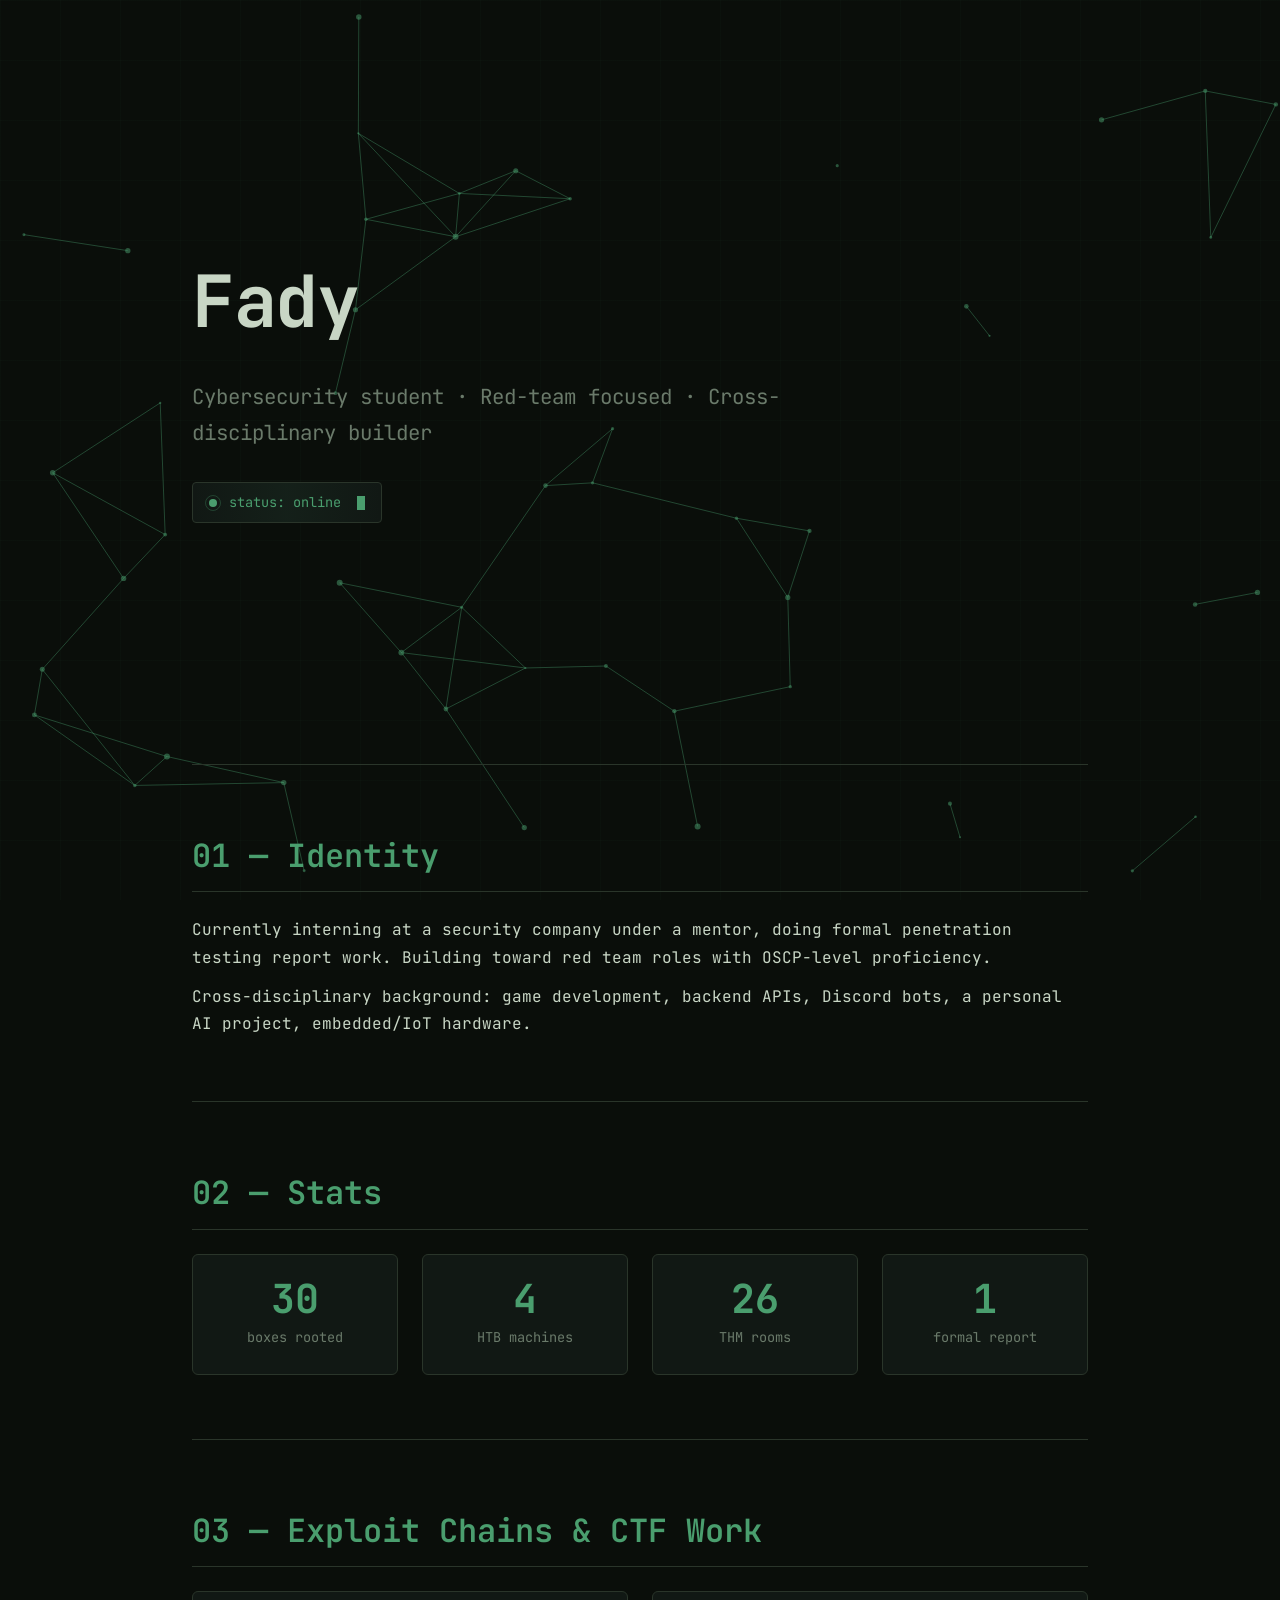
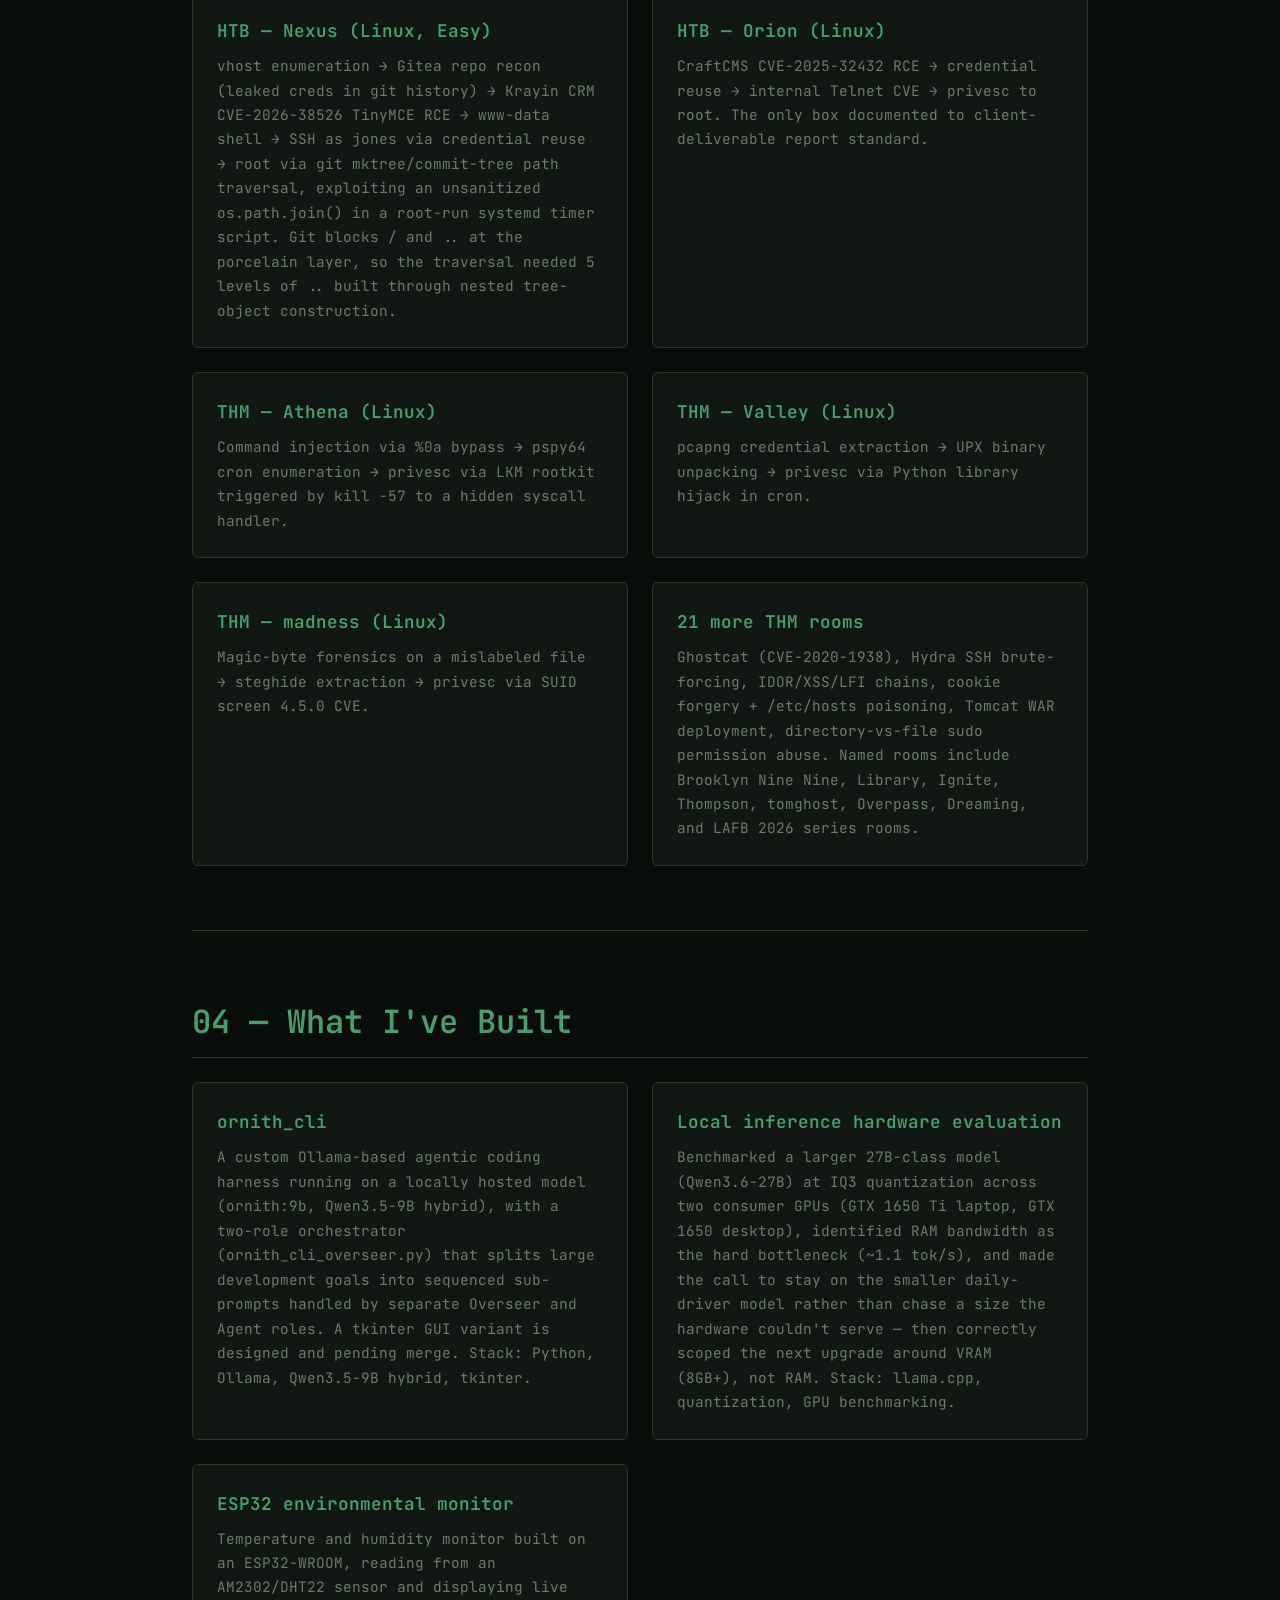
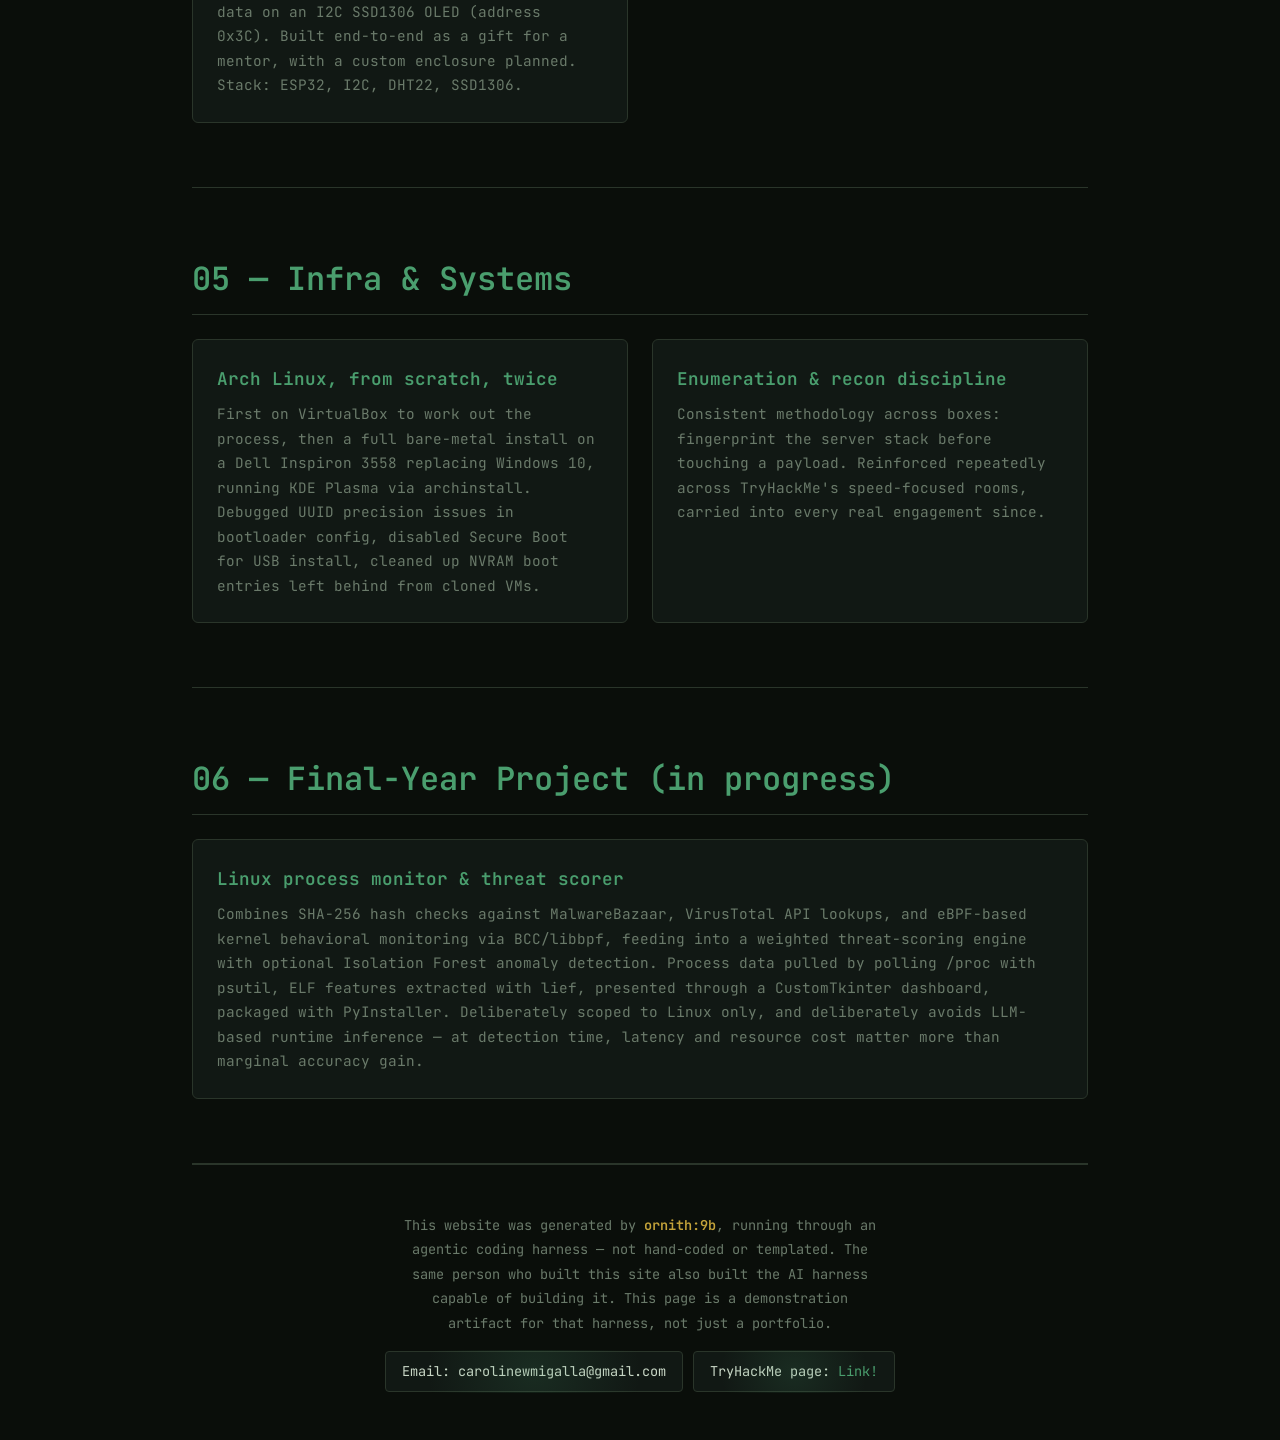
==== commit 2784c59d: "Add files via upload" ====
--- a/index.html
+++ b/index.html
@@ -281,11 +281,14 @@
 
     </div>
 
-    <!-- ASCII SIGNATURE GOES HERE
-      Paste your ASCII art signature below this comment.
-      This is a reserved marker for the site owner to insert their own
-      signature later. Do not remove or modify this comment block.
-    -->
+	<!-- ASCII SIGNATURE (I'm showing off at this point, oh well hello inspect-element user :D)
+		______   ___       ____     __  __
+	   / ____/  /   |     / __ \    \ \/ /
+	  / /_     / /| |    / / / /     \  / 
+	 / __/    / ___ |   / /_/ /      / /  
+	/_/      /_/  |_|  /_____/      /_/   
+		
+	-->
 
     <script>
         const statuses = ['online', 'scanning', 'idle'];
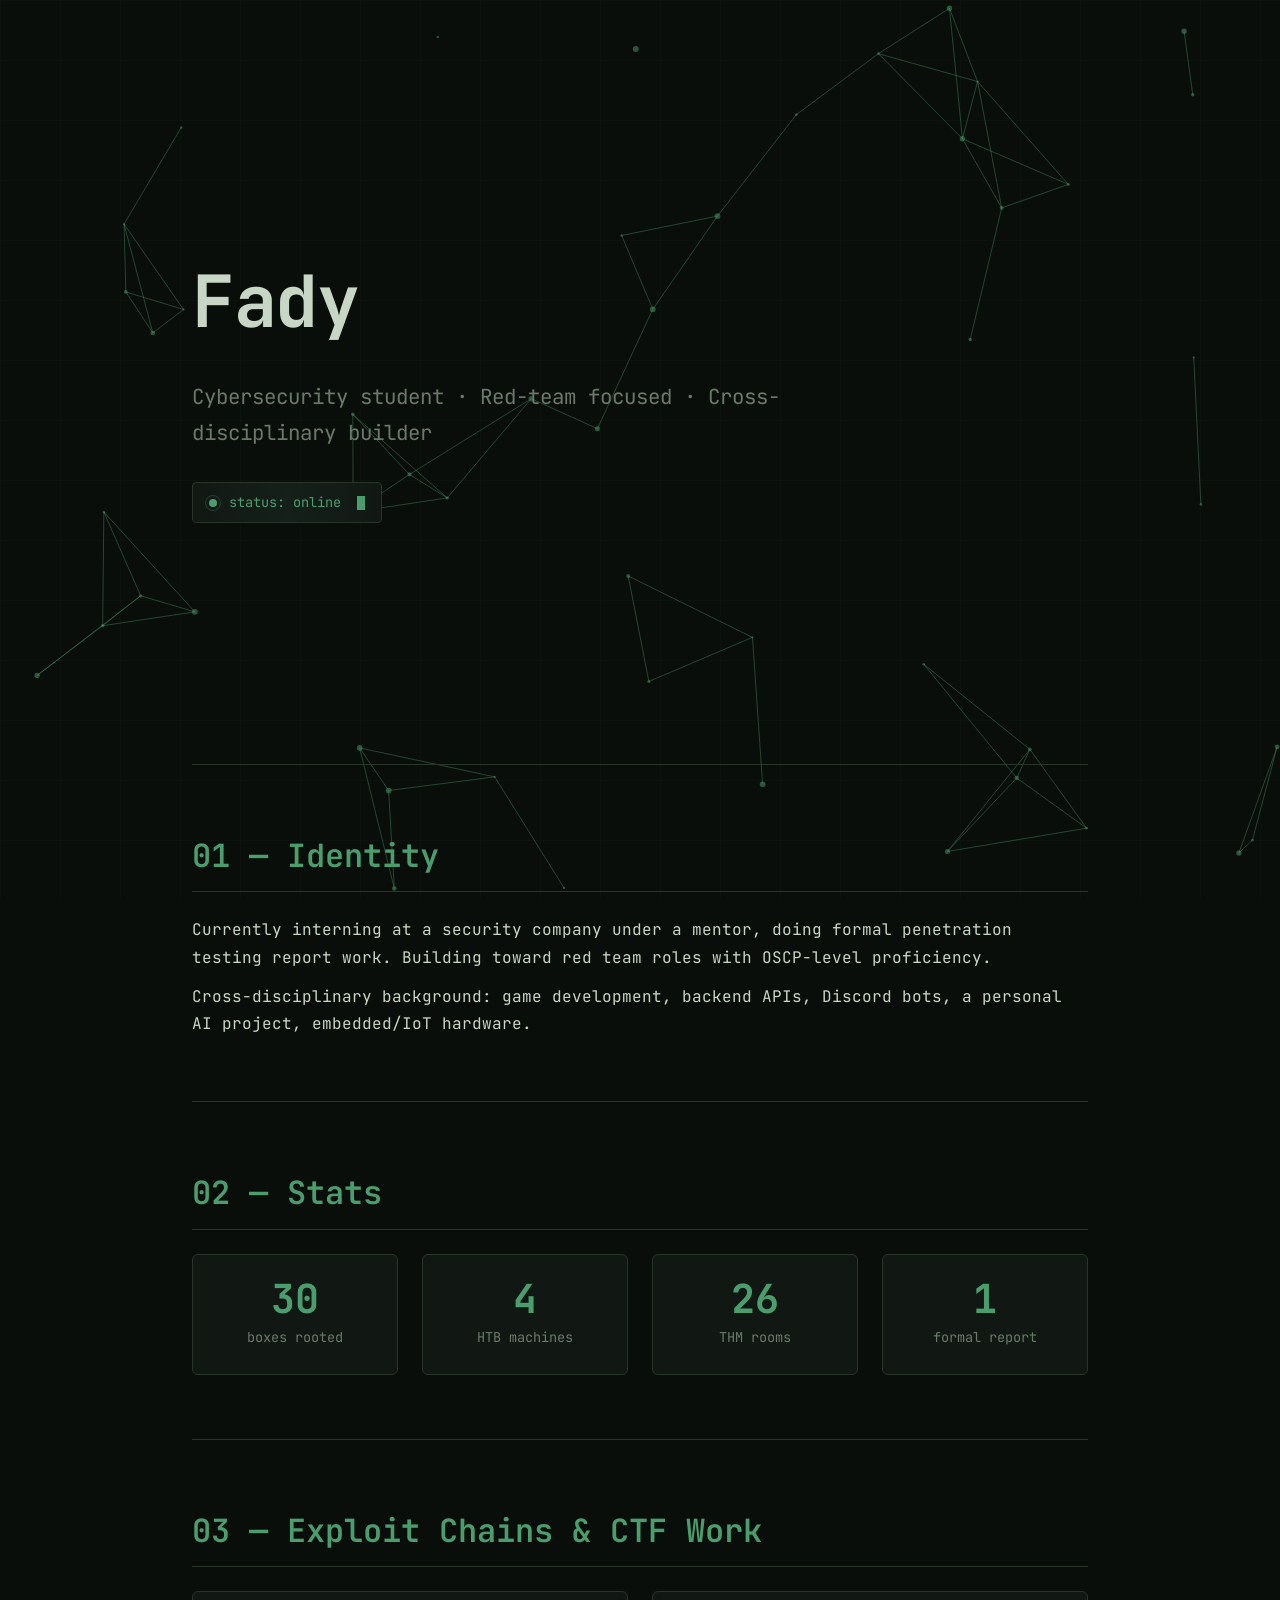
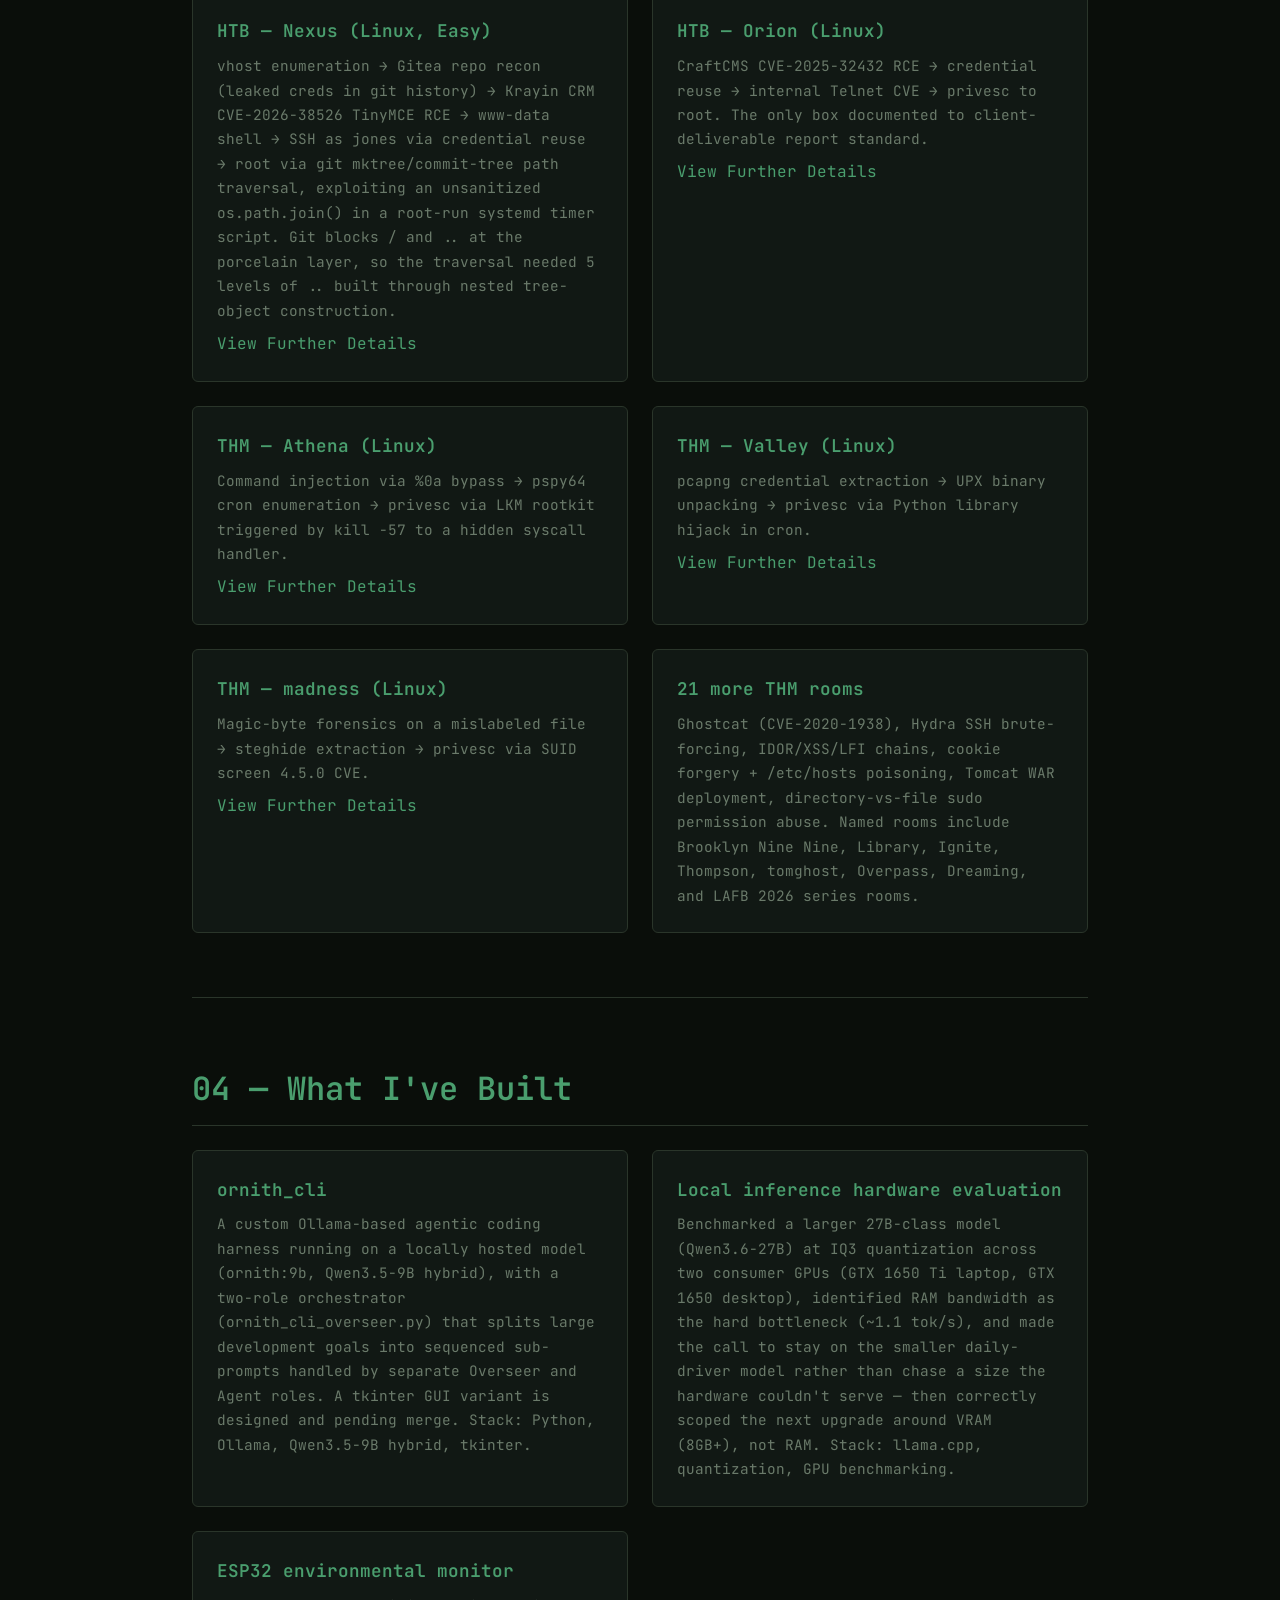
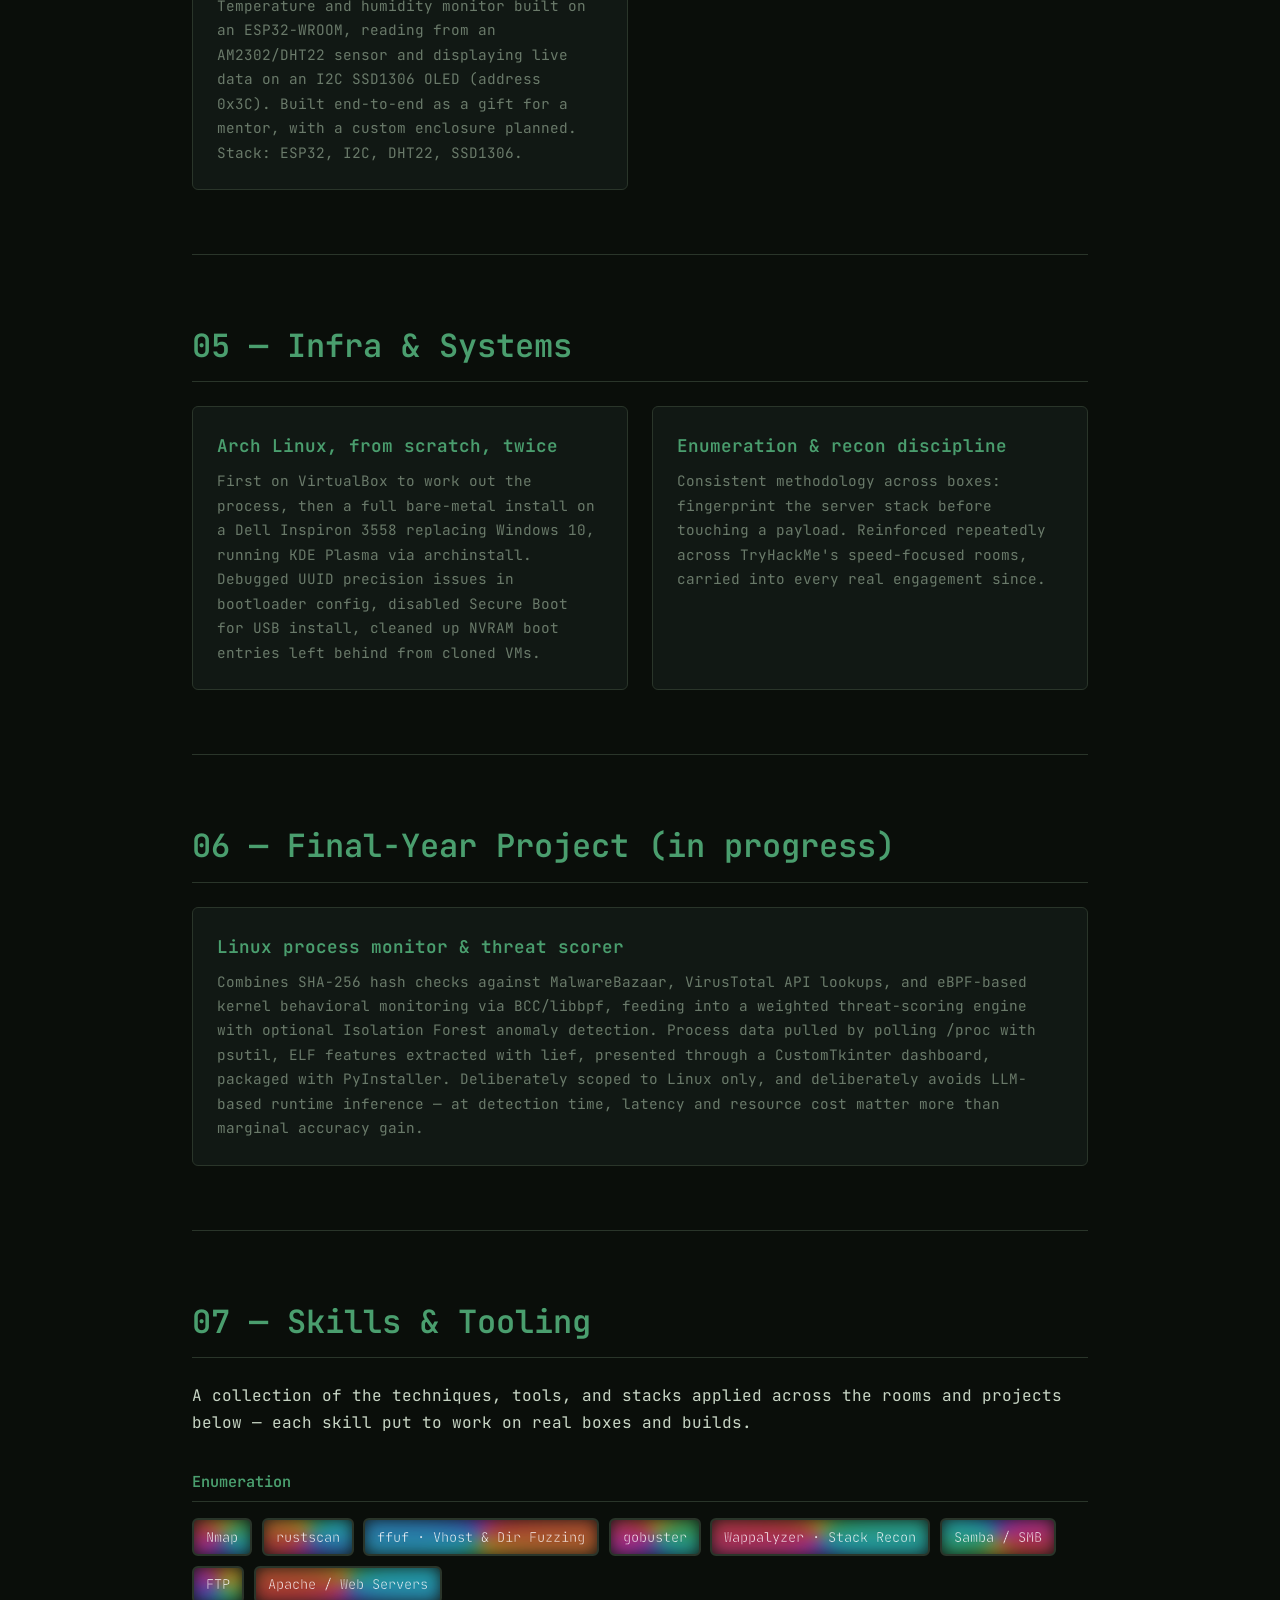
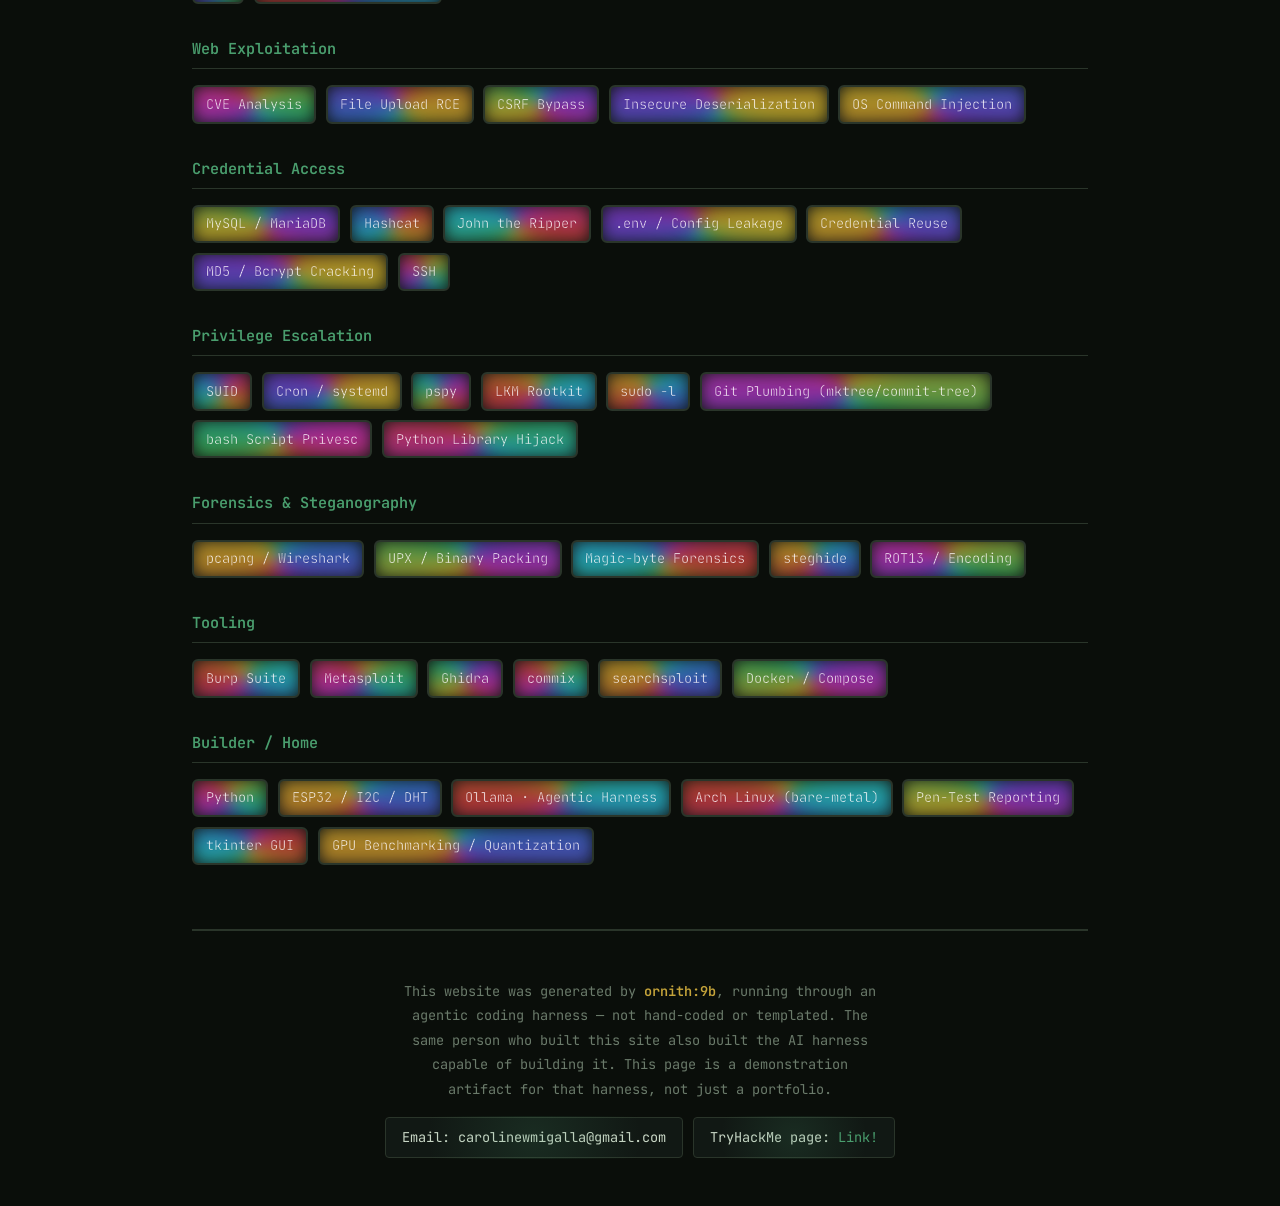
==== commit f1b52a51: "Add files via upload" ====
--- a/index.html
+++ b/index.html
@@ -1,320 +1,176 @@
-<!DOCTYPE html>
-<html lang="en">
-<head>
-    <meta charset="UTF-8">
-    <meta name="viewport" content="width=device-width, initial-scale=1.0">
-    <title>Fady — Portfolio</title>
-    <link rel="icon" href="data:image/svg+xml,<svg xmlns=%22http://www.w3.org/2000/svg%22 viewBox=%220 0 100 100%22><rect width=%22100%22 height=%22100%22 fill=%22%230a0e0a%22/><text x=%2250%22 y=%2268%22 font-family=%22monospace%22 font-size=%2260%22 font-weight=%22bold%22 fill=%22%234a9e6e%22 text-anchor=%22middle%22 stroke=%22%23111814%22 stroke-width=%224%22>Ⓕ</text></svg>">
-    <meta name="description" content="Portfolio of Fady — cybersecurity student, red-team focused, cross-disciplinary builder. Exploit chain writeups, CTF work, and personal projects in Python, embedded systems, and more.">
-    <meta property="og:title" content="Fady — Portfolio">
-    <meta property="og:description" content="Cybersecurity student · Red-team focused · Cross-disciplinary builder — exploit chains, CTF writeups, and personal projects">
-    <meta property="og:type" content="website">
-    <link rel="preconnect" href="https://fonts.googleapis.com">
-    <link rel="preconnect" href="https://fonts.gstatic.com" crossorigin>
-    <link href="https://fonts.googleapis.com/css2?family=JetBrains+Mono:wght@400;600;700&display=swap" rel="stylesheet">
-    <link rel="stylesheet" href="style.css">
-</head>
-<body>
-    <canvas id="particleCanvas"></canvas>
-
-    <script>
-        // Contact details - placeholder values to be replaced by site owner
-        const CONTACT_EMAIL = "carolinewmigalla@gmail.com";
-        const CONTACT_LABEL = "Email:";
-
-        document.addEventListener('DOMContentLoaded', () => {
-            document.getElementById('contactValue').textContent = CONTACT_EMAIL;
-
-            const SPARKLE_COUNT = 8;
-
-            // Applies the sparkle effect to a single box, independent of any others.
-            function initSparkleBox(box) {
-                let sparkleEls = [];
-
-                function createSparkles() {
-                    sparkleEls.forEach(el => el.remove());
-                    sparkleEls = [];
-                    for (let i = 0; i < SPARKLE_COUNT; i++) {
-                        const el = document.createElement('span');
-                        el.className = 'contact-sparkle';
-                        box.appendChild(el);
-                        sparkleEls.push(el);
-                    }
-                }
-
-                function randomizeSparkle(el) {
-                    const boxWidth = box.offsetWidth;
-                    const boxHeight = box.offsetHeight;
-                    if (boxWidth === 0 || boxHeight === 0) return;
-
-                    const size = 2 + Math.random() * 3;
-                    const left = Math.random() * (boxWidth - size);
-                    const top = Math.random() * (boxHeight - size);
-                    const duration = 2.8 + Math.random() * 2;
-                    const delay = Math.random() * duration;
-
-                    el.style.width = size + 'px';
-                    el.style.height = size + 'px';
-                    el.style.left = left + 'px';
-                    el.style.top = top + 'px';
-                    el.style.animationDuration = duration + 's';
-                    el.style.animationDelay = delay + 's';
-                }
-
-                function randomizeAllSparkles() {
-                    sparkleEls.forEach(randomizeSparkle);
-                }
-
-                createSparkles();
-                randomizeAllSparkles();
-
-                return randomizeAllSparkles;
-            }
-
-            // Apply sparkles to every contact box on the page, each with its own
-            // independent set of sparkle elements.
-            const boxes = document.querySelectorAll('.contact-box');
-            const resizers = Array.from(boxes).map(initSparkleBox);
-
-            let resizeTimeout;
-            window.addEventListener('resize', () => {
-                clearTimeout(resizeTimeout);
-                resizeTimeout = setTimeout(() => {
-                    resizers.forEach(fn => fn());
-                }, 150);
-            });
-
-            // No periodic re-render — sparkles animate continuously via CSS
-        });
-
-        const canvas = document.getElementById('particleCanvas');
-        const ctx = canvas.getContext('2d');
-
-        canvas.width = window.innerWidth;
-        canvas.height = window.innerHeight;
-
-        class Particle {
-            constructor() {
-                this.x = Math.random() * canvas.width;
-                this.y = Math.random() * canvas.height;
-                this.size = Math.random() * 2 + 1;
-                this.speedX = Math.random() * 1 - 0.5;
-                this.speedY = Math.random() * 1 - 0.5;
-            }
-            update() {
-                this.x += this.speedX;
-                this.y += this.speedY;
-                if (this.x > canvas.width) this.x = 0;
-                if (this.x < 0) this.x = canvas.width;
-                if (this.y > canvas.height) this.y = 0;
-                if (this.y < 0) this.y = canvas.height;
-            }
-            draw() {
-                ctx.fillStyle = 'rgba(74, 158, 110, 0.5)';
-                ctx.beginPath();
-                ctx.arc(this.x, this.y, this.size, 0, Math.PI * 2);
-                ctx.fill();
-            }
-        }
-
-        const particles = [];
-        for (let i = 0; i < 50; i++) {
-            particles.push(new Particle());
-        }
-
-        function animate() {
-            ctx.clearRect(0, 0, canvas.width, canvas.height);
-            particles.forEach(p => {
-                p.update();
-                p.draw();
-            });
-
-            // Draw connections between close particles
-            const connectionThreshold = 150; // pixels - distance threshold for particle connections
-            for (let i = 0; i < particles.length; i++) {
-                for (let j = i + 1; j < particles.length; j++) {
-                    const dx = particles[i].x - particles[j].x;
-                    const dy = particles[i].y - particles[j].y;
-                    const distance = Math.sqrt(dx * dx + dy * dy);
-                    if (distance < connectionThreshold) {
-                        ctx.beginPath();
-                        ctx.strokeStyle = 'rgba(74, 158, 110, 0.4)';
-                        ctx.lineWidth = 1;
-                        ctx.moveTo(particles[i].x, particles[i].y);
-                        ctx.lineTo(particles[j].x, particles[j].y);
-                        ctx.stroke();
-                    }
-                }
-            }
-
-            requestAnimationFrame(animate);
-        }
-
-        animate();
-
-        window.addEventListener('resize', () => {
-            canvas.width = window.innerWidth;
-            canvas.height = window.innerHeight;
-        });
-    </script>
-
-    <div class="container">
-
-        <!-- Hero -->
-        <section class="hero">
-            <h1>Fady</h1>
-            <p class="subtitle">Cybersecurity student · Red-team focused · Cross-disciplinary builder</p>
-            <div class="status-indicator">
-                <span class="status-dot"></span>
-                <span class="status-text" id="statusText">status: online</span>
-                <span class="status-cursor"></span>
-            </div>
-        </section>
-
-        <!-- About -->
-        <section id="about">
-            <h2>01 — Identity</h2>
-            <div class="about">
-                <p>Currently interning at a security company under a mentor, doing formal penetration testing report work. Building toward red team roles with OSCP-level proficiency.</p>
-                <p>Cross-disciplinary background: game development, backend APIs, Discord bots, a personal AI project, embedded/IoT hardware.</p>
-            </div>
-        </section>
-
-        <!-- Stats -->
-        <section id="stats">
-            <h2>02 — Stats</h2>
-            <div class="stats">
-                <div class="stat"><span class="number">30</span><span class="label">boxes rooted</span></div>
-                <div class="stat"><span class="number">4</span><span class="label">HTB machines</span></div>
-                <div class="stat"><span class="number">26</span><span class="label">THM rooms</span></div>
-                <div class="stat"><span class="number">1</span><span class="label">formal report</span></div>
-            </div>
-        </section>
-
-        <!-- Exploit Chains -->
-        <section id="exploits">
-            <h2>03 — Exploit Chains & CTF Work</h2>
-            <div class="cards">
-                <div class="card">
-                    <h3>HTB — Nexus (Linux, Easy)</h3>
-                    <p>vhost enumeration → Gitea repo recon (leaked creds in git history) → Krayin CRM CVE-2026-38526 TinyMCE RCE → www-data shell → SSH as jones via credential reuse → root via git mktree/commit-tree path traversal, exploiting an unsanitized os.path.join() in a root-run systemd timer script. Git blocks / and .. at the porcelain layer, so the traversal needed 5 levels of .. built through nested tree-object construction.</p>
-                </div>
-                <div class="card">
-                    <h3>HTB — Orion (Linux)</h3>
-                    <p>CraftCMS CVE-2025-32432 RCE → credential reuse → internal Telnet CVE → privesc to root. The only box documented to client-deliverable report standard.</p>
-                </div>
-                <div class="card">
-                    <h3>THM — Athena (Linux)</h3>
-                    <p>Command injection via %0a bypass → pspy64 cron enumeration → privesc via LKM rootkit triggered by kill -57 to a hidden syscall handler.</p>
-                </div>
-                <div class="card">
-                    <h3>THM — Valley (Linux)</h3>
-                    <p>pcapng credential extraction → UPX binary unpacking → privesc via Python library hijack in cron.</p>
-                </div>
-                <div class="card">
-                    <h3>THM — madness (Linux)</h3>
-                    <p>Magic-byte forensics on a mislabeled file → steghide extraction → privesc via SUID screen 4.5.0 CVE.</p>
-                </div>
-                <div class="card">
-                    <h3>21 more THM rooms</h3>
-                    <p>Ghostcat (CVE-2020-1938), Hydra SSH brute-forcing, IDOR/XSS/LFI chains, cookie forgery + /etc/hosts poisoning, Tomcat WAR deployment, directory-vs-file sudo permission abuse. Named rooms include Brooklyn Nine Nine, Library, Ignite, Thompson, tomghost, Overpass, Dreaming, and LAFB 2026 series rooms.</p>
-                </div>
-            </div>
-        </section>
-
-        <!-- What I've Built -->
-        <section id="built">
-            <h2>04 — What I've Built</h2>
-            <div class="cards">
-                <div class="card">
-                    <h3>ornith_cli</h3>
-                    <p>A custom Ollama-based agentic coding harness running on a locally hosted model (ornith:9b, Qwen3.5-9B hybrid), with a two-role orchestrator (ornith_cli_overseer.py) that splits large development goals into sequenced sub-prompts handled by separate Overseer and Agent roles. A tkinter GUI variant is designed and pending merge. Stack: Python, Ollama, Qwen3.5-9B hybrid, tkinter.</p>
-                </div>
-                <div class="card">
-                    <h3>Local inference hardware evaluation</h3>
-                    <p>Benchmarked a larger 27B-class model (Qwen3.6-27B) at IQ3 quantization across two consumer GPUs (GTX 1650 Ti laptop, GTX 1650 desktop), identified RAM bandwidth as the hard bottleneck (~1.1 tok/s), and made the call to stay on the smaller daily-driver model rather than chase a size the hardware couldn't serve — then correctly scoped the next upgrade around VRAM (8GB+), not RAM. Stack: llama.cpp, quantization, GPU benchmarking.</p>
-                </div>
-                <div class="card">
-                    <h3>ESP32 environmental monitor</h3>
-                    <p>Temperature and humidity monitor built on an ESP32-WROOM, reading from an AM2302/DHT22 sensor and displaying live data on an I2C SSD1306 OLED (address 0x3C). Built end-to-end as a gift for a mentor, with a custom enclosure planned. Stack: ESP32, I2C, DHT22, SSD1306.</p>
-                </div>
-            </div>
-        </section>
-
-        <!-- Infra & Systems -->
-        <section id="infra">
-            <h2>05 — Infra & Systems</h2>
-            <div class="cards">
-                <div class="card">
-                    <h3>Arch Linux, from scratch, twice</h3>
-                    <p>First on VirtualBox to work out the process, then a full bare-metal install on a Dell Inspiron 3558 replacing Windows 10, running KDE Plasma via archinstall. Debugged UUID precision issues in bootloader config, disabled Secure Boot for USB install, cleaned up NVRAM boot entries left behind from cloned VMs.</p>
-                </div>
-                <div class="card">
-                    <h3>Enumeration & recon discipline</h3>
-                    <p>Consistent methodology across boxes: fingerprint the server stack before touching a payload. Reinforced repeatedly across TryHackMe's speed-focused rooms, carried into every real engagement since.</p>
-                </div>
-            </div>
-        </section>
-
-        <!-- Final Year Project -->
-        <section id="project">
-            <h2>06 — Final-Year Project (in progress)</h2>
-            <div class="card">
-                <h3>Linux process monitor & threat scorer</h3>
-                <p>Combines SHA-256 hash checks against MalwareBazaar, VirusTotal API lookups, and eBPF-based kernel behavioral monitoring via BCC/libbpf, feeding into a weighted threat-scoring engine with optional Isolation Forest anomaly detection. Process data pulled by polling /proc with psutil, ELF features extracted with lief, presented through a CustomTkinter dashboard, packaged with PyInstaller. Deliberately scoped to Linux only, and deliberately avoids LLM-based runtime inference — at detection time, latency and resource cost matter more than marginal accuracy gain.</p>
-            </div>
-        </section>
-
-        <!-- Footer -->
-        <footer class="footer">
-            <p>This website was generated by <span class="proof">ornith:9b</span>, running through an agentic coding harness — not hand-coded or templated. The same person who built this site also built the AI harness capable of building it. This page is a demonstration artifact for that harness, not just a portfolio.</p>
-
-            <div class="contact-text contact-box">
-                <span class="contact-label">Email: </span>
-                <span class="contact-value" id="contactValue"></span>
-            </div>
-            <div class="contact-text contact-box">
-                <span class="contact-label">TryHackMe page: </span>
-                <a href="https://tryhackme.com/p/carolinewmigalla" target="_blank" rel="noopener">Link!</a>
-            </div>
-        </footer>
-
-    </div>
-
-	<!-- ASCII SIGNATURE (I'm showing off at this point, oh well hello inspect-element user :D)
-		______   ___       ____     __  __
-	   / ____/  /   |     / __ \    \ \/ /
-	  / /_     / /| |    / / / /     \  / 
-	 / __/    / ___ |   / /_/ /      / /  
-	/_/      /_/  |_|  /_____/      /_/   
-		
-	-->
-
-    <script>
-        const statuses = ['online', 'scanning', 'idle'];
-        let idx = 0;
-
-        setInterval(() => {
-            idx = (idx + 1) % statuses.length;
-            const el = document.getElementById('statusText');
-            const fullText = 'status: ' + statuses[idx];
-            el.textContent = '';
-            el.style.opacity = '1';
-            let charIdx = 0;
-
-            function typeOut() {
-                if (charIdx < fullText.length) {
-                    el.textContent += fullText[charIdx];
-                    charIdx++;
-                    setTimeout(typeOut, 100);
-                } else {
-                    el.style.opacity = '1';
-                }
-            }
-
-            setTimeout(typeOut, 150);
-        }, 5000);
-    </script>
-
-</body>
-</html>+<!DOCTYPE html>
+<html lang="en">
+<head>
+    <meta charset="UTF-8">
+    <meta name="viewport" content="width=device-width, initial-scale=1.0">
+    <title>Fady — Portfolio</title>
+    <link rel="icon" href="favicon.svg">
+    <meta name="description" content="Portfolio of Fady — cybersecurity student, red-team focused, cross-disciplinary builder. Exploit chain writeups, CTF work, and personal projects in Python, embedded systems, and more.">
+    <meta property="og:title" content="Fady — Portfolio">
+    <meta property="og:description" content="Cybersecurity student · Red-team focused · Cross-disciplinary builder — exploit chains, CTF writeups, and personal projects">
+    <meta property="og:type" content="website">
+    <link rel="preconnect" href="https://fonts.googleapis.com">
+    <link rel="preconnect" href="https://fonts.gstatic.com" crossorigin>
+    <link href="https://fonts.googleapis.com/css2?family=JetBrains+Mono:wght@400;600;700&display=swap" rel="stylesheet">
+    <link rel="stylesheet" href="style.css">
+</head>
+<body>
+    <canvas id="particleCanvas"></canvas>
+
+    <script src="skills.js"></script>
+    <script src="rooms.js"></script>
+    <script src="shared.js"></script>
+
+    <div class="container">
+
+        <!-- Hero -->
+        <section class="hero">
+            <h1>Fady</h1>
+            <p class="subtitle">Cybersecurity student · Red-team focused · Cross-disciplinary builder</p>
+            <div class="status-indicator">
+                <span class="status-dot"></span>
+                <span class="status-text" id="statusText">status: online</span>
+                <span class="status-cursor"></span>
+            </div>
+        </section>
+
+        <!-- About -->
+        <section id="about">
+            <h2>01 — Identity</h2>
+            <div class="about">
+                <p>Currently interning at a security company under a mentor, doing formal penetration testing report work. Building toward red team roles with OSCP-level proficiency.</p>
+                <p>Cross-disciplinary background: game development, backend APIs, Discord bots, a personal AI project, embedded/IoT hardware.</p>
+            </div>
+        </section>
+
+        <!-- Stats -->
+        <section id="stats">
+            <h2>02 — Stats</h2>
+            <div class="stats">
+                <div class="stat"><span class="number">30</span><span class="label">boxes rooted</span></div>
+                <div class="stat"><span class="number">4</span><span class="label">HTB machines</span></div>
+                <div class="stat"><span class="number">26</span><span class="label">THM rooms</span></div>
+                <div class="stat"><span class="number">1</span><span class="label">formal report</span></div>
+            </div>
+        </section>
+
+        <!-- Exploit Chains -->
+        <section id="exploits">
+            <h2>03 — Exploit Chains & CTF Work</h2>
+            <div class="cards">
+                <div class="card">
+                    <h3>HTB — Nexus (Linux, Easy)</h3>
+                    <p>vhost enumeration → Gitea repo recon (leaked creds in git history) → Krayin CRM CVE-2026-38526 TinyMCE RCE → www-data shell → SSH as jones via credential reuse → root via git mktree/commit-tree path traversal, exploiting an unsanitized os.path.join() in a root-run systemd timer script. Git blocks / and .. at the porcelain layer, so the traversal needed 5 levels of .. built through nested tree-object construction.</p>
+                    <a href="nexus.html" target="_blank" rel="noopener" class="nexus-link"> View Further Details </a>
+                </div>
+                <div class="card">
+                    <h3>HTB — Orion (Linux)</h3>
+                    <p>CraftCMS CVE-2025-32432 RCE → credential reuse → internal Telnet CVE → privesc to root. The only box documented to client-deliverable report standard.</p>
+                    <a href="orion.html" target="_blank" rel="noopener" class="nexus-link"> View Further Details </a>
+                </div>
+                <div class="card">
+                    <h3>THM — Athena (Linux)</h3>
+                    <p>Command injection via %0a bypass → pspy64 cron enumeration → privesc via LKM rootkit triggered by kill -57 to a hidden syscall handler.</p>
+                    <a href="athena.html" target="_blank" rel="noopener" class="nexus-link"> View Further Details </a>
+                </div>
+                <div class="card">
+                    <h3>THM — Valley (Linux)</h3>
+                    <p>pcapng credential extraction → UPX binary unpacking → privesc via Python library hijack in cron.</p>
+                    <a href="valley.html" target="_blank" rel="noopener" class="nexus-link"> View Further Details </a>
+                </div>
+                <div class="card">
+                    <h3>THM — madness (Linux)</h3>
+                    <p>Magic-byte forensics on a mislabeled file → steghide extraction → privesc via SUID screen 4.5.0 CVE.</p>
+                    <a href="madness.html" target="_blank" rel="noopener" class="nexus-link"> View Further Details </a>
+                </div>
+                <div class="card">
+                    <h3>21 more THM rooms</h3>
+                    <p>Ghostcat (CVE-2020-1938), Hydra SSH brute-forcing, IDOR/XSS/LFI chains, cookie forgery + /etc/hosts poisoning, Tomcat WAR deployment, directory-vs-file sudo permission abuse. Named rooms include Brooklyn Nine Nine, Library, Ignite, Thompson, tomghost, Overpass, Dreaming, and LAFB 2026 series rooms.</p>
+                </div>
+            </div>
+        </section>
+
+        <!-- What I've Built -->
+        <section id="built">
+            <h2>04 — What I've Built</h2>
+            <div class="cards">
+                <div class="card">
+                    <h3>ornith_cli</h3>
+                    <p>A custom Ollama-based agentic coding harness running on a locally hosted model (ornith:9b, Qwen3.5-9B hybrid), with a two-role orchestrator (ornith_cli_overseer.py) that splits large development goals into sequenced sub-prompts handled by separate Overseer and Agent roles. A tkinter GUI variant is designed and pending merge. Stack: Python, Ollama, Qwen3.5-9B hybrid, tkinter.</p>
+                </div>
+                <div class="card">
+                    <h3>Local inference hardware evaluation</h3>
+                    <p>Benchmarked a larger 27B-class model (Qwen3.6-27B) at IQ3 quantization across two consumer GPUs (GTX 1650 Ti laptop, GTX 1650 desktop), identified RAM bandwidth as the hard bottleneck (~1.1 tok/s), and made the call to stay on the smaller daily-driver model rather than chase a size the hardware couldn't serve — then correctly scoped the next upgrade around VRAM (8GB+), not RAM. Stack: llama.cpp, quantization, GPU benchmarking.</p>
+                </div>
+                <div class="card">
+                    <h3>ESP32 environmental monitor</h3>
+                    <p>Temperature and humidity monitor built on an ESP32-WROOM, reading from an AM2302/DHT22 sensor and displaying live data on an I2C SSD1306 OLED (address 0x3C). Built end-to-end as a gift for a mentor, with a custom enclosure planned. Stack: ESP32, I2C, DHT22, SSD1306.</p>
+                </div>
+            </div>
+        </section>
+
+        <!-- Infra & Systems -->
+        <section id="infra">
+            <h2>05 — Infra & Systems</h2>
+            <div class="cards">
+                <div class="card">
+                    <h3>Arch Linux, from scratch, twice</h3>
+                    <p>First on VirtualBox to work out the process, then a full bare-metal install on a Dell Inspiron 3558 replacing Windows 10, running KDE Plasma via archinstall. Debugged UUID precision issues in bootloader config, disabled Secure Boot for USB install, cleaned up NVRAM boot entries left behind from cloned VMs.</p>
+                </div>
+                <div class="card">
+                    <h3>Enumeration & recon discipline</h3>
+                    <p>Consistent methodology across boxes: fingerprint the server stack before touching a payload. Reinforced repeatedly across TryHackMe's speed-focused rooms, carried into every real engagement since.</p>
+                </div>
+            </div>
+        </section>
+
+        <!-- Final Year Project -->
+        <section id="project">
+            <h2>06 — Final-Year Project (in progress)</h2>
+            <div class="card">
+                <h3>Linux process monitor & threat scorer</h3>
+                <p>Combines SHA-256 hash checks against MalwareBazaar, VirusTotal API lookups, and eBPF-based kernel behavioral monitoring via BCC/libbpf, feeding into a weighted threat-scoring engine with optional Isolation Forest anomaly detection. Process data pulled by polling /proc with psutil, ELF features extracted with lief, presented through a CustomTkinter dashboard, packaged with PyInstaller. Deliberately scoped to Linux only, and deliberately avoids LLM-based runtime inference — at detection time, latency and resource cost matter more than marginal accuracy gain.</p>
+            </div>
+        </section>
+
+        <!-- Skills -->
+        <section id="skills">
+            <h2>07 — Skills &amp; Tooling</h2>
+            <p>A collection of the techniques, tools, and stacks applied across the rooms and projects below — each skill put to work on real boxes and builds.</p>
+            <div class="skills-section">
+                <div id="skillsProfile"></div>
+            </div>
+        </section>
+
+        <!-- Footer -->
+        <footer class="footer">
+            <p>This website was generated by <span class="proof">ornith:9b</span>, running through an agentic coding harness — not hand-coded or templated. The same person who built this site also built the AI harness capable of building it. This page is a demonstration artifact for that harness, not just a portfolio.</p>
+
+            <div class="contact-text contact-box">
+                <span class="contact-label">Email: </span>
+                <span class="contact-value" id="contactValue"></span>
+            </div>
+            <div class="contact-text contact-box">
+                <span class="contact-label">TryHackMe page: </span>
+                <a href="https://tryhackme.com/p/carolinewmigalla" target="_blank" rel="noopener">Link!</a>
+            </div>
+        </footer>
+
+    </div>
+
+    <!-- ASCII SIGNATURE (I'm showing off at this point, oh well, hello inspect-element user :D)
+            ______   ___       ____     __  __
+           / ____/  /   |     / __ \    \ \/ /
+          / /_     / /| |    / / / /     \  /
+         / __/    / ___ |   / /_/ /      / /
+        /_/      /_/  |_|  /_____/      /_/
+
+    -->
+    <script>
+    document.addEventListener('DOMContentLoaded', function () {
+        var el = document.getElementById('skillsProfile');
+        if (el) renderSkillsProfile(el);
+    });
+    </script>
+</body>
+</html>
--- a/style.css
+++ b/style.css
@@ -268,6 +268,34 @@
   margin-right: 0.5rem;
 }
 
+/* Writeup content (subpages) — spacing between paragraphs, phases, and lists */
+section.content p {
+  margin-bottom: 1rem;
+}
+section.content p:last-child {
+  margin-bottom: 0;
+}
+section.content h3 {
+  margin: 1.75rem 0 0.75rem;
+  font-size: 1.15rem;
+  font-weight: 600;
+  color: var(--accent);
+}
+section.content ul {
+  margin: 0.75rem 0 1rem;
+  padding-left: 1.25rem;
+}
+section.content ul li {
+  margin-bottom: 0.4rem;
+}
+section.content code {
+  background: var(--bg);
+  padding: 0.05rem 0.35rem;
+  border-radius: 4px;
+  color: var(--accent);
+  font-size: 0.85em;
+}
+
 /* Footer */
 .footer {
   padding: 3rem 0;
@@ -346,6 +374,31 @@
   outline-offset: 3px;
 }
 
+/* Nexus link */
+.nexus-link {
+  color: var(--accent);
+  text-decoration: none;
+  font-family: inherit;
+  font-size: inherit;
+  border-bottom: 1px solid transparent;
+  transition: border-color 0.2s, color 0.2s;
+}
+
+.nexus-link:visited {
+  color: var(--accent);
+}
+
+.nexus-link:hover,
+.nexus-link:focus-visible {
+  color: var(--text);
+  border-bottom-color: var(--accent);
+}
+
+.nexus-link:focus-visible {
+  outline: 1px dashed var(--accent);
+  outline-offset: 3px;
+}
+
 .footer .contact-sparkle {
   position: absolute;
   background: var(--accent);
@@ -358,8 +411,145 @@
 }
 
 @keyframes sparkle-flicker {
-  0%, 100% { opacity: 0; transform: scale(0.5); }
-  50% { opacity: 0.9; transform: scale(1.6); }
+  0% { opacity: 0.15; transform: scale(0.7) rotate(0deg); }
+  50% { opacity: 0.5; transform: scale(1.25) rotate(360deg); }
+  100% { opacity: 0.15; transform: scale(0.7) rotate(720deg); }
+}
+
+/* CVSS severity badges */
+.cvss-badge {
+  display: inline-flex;
+  align-items: center;
+  gap: 0.45rem;
+  padding: 0.2rem 0.65rem;
+  border-radius: 999px;
+  font-size: 0.75rem;
+  font-weight: 600;
+  letter-spacing: 0.04em;
+  text-transform: uppercase;
+  position: relative;
+  overflow: hidden;
+  border: 1px solid var(--sev-color, var(--accent));
+  color: var(--sev-color, var(--accent));
+  background: rgba(200, 214, 205, 0.06);
+  vertical-align: middle;
+  white-space: nowrap;
+}
+.cvss-badge::before {
+  content: '';
+  position: absolute;
+  inset: -3px;
+  border-radius: 999px;
+  background: radial-gradient(circle, color-mix(in srgb, var(--sev-color, var(--accent)) 22%, transparent) 0%, transparent 70%);
+  animation: contact-glow 3s ease-in-out infinite;
+  pointer-events: none;
+  z-index: 0;
+}
+.cvss-badge strong, .cvss-badge span { position: relative; z-index: 1; }
+
+.sev-critical { --sev-color: #ff6d6b; }
+.sev-high { --sev-color: #ffaa5b; }
+.sev-medium { --sev-color: #f0c94c; }
+.sev-low { --sev-color: #7ee0a8; }
+.sev-none { --sev-color: var(--text-dim); }
+
+/* Skills profile */
+.skills-section { margin-top: 1.5rem; }
+.skills-category {
+  margin: 2rem 0 1rem;
+  font-size: 0.95rem;
+  font-weight: 600;
+  color: var(--accent);
+  border-bottom: 1px solid var(--border);
+  padding-bottom: 0.4rem;
+}
+.skills-grid {
+  display: flex;
+  flex-wrap: wrap;
+  gap: 0.6rem;
+}
+.skill-chip {
+  position: relative;
+  overflow: hidden;
+  display: inline-block;
+  padding: 0.35rem 0.75rem;
+  border: 2px solid var(--border);
+  border-radius: 6px;
+  background: var(--bg-card);
+  color: #ffffff;
+  font-size: 0.85rem;
+  -webkit-text-stroke: 0.5px rgba(0, 0, 0, 0.85);
+  text-shadow: 0 0 1px rgba(0, 0, 0, 0.9);
+  isolation: isolate;
+  transition: border-color 0.25s, transform 0.2s, box-shadow 0.25s;
+  /* seeded per-page rainbow tuning (set in skills.js) */
+  --rainbow-offset: 0deg;
+  --rainbow-speed: 8s;
+  --pulse-speed: 3.5s;
+}
+/* Rotating soft rainbow — backmost layer, diffused, bleeds to the rounded edge */
+.skill-chip::before {
+  content: '';
+  position: absolute;
+  inset: 0;
+  border-radius: inherit;
+  background: conic-gradient(
+    from var(--rainbow-offset),
+    #ff2a2a, #ff9a1a, #ffd21a, #2ad15a, #18e0ff, #2a6bff, #7a2aff, #ff1ad0, #ff2a2a
+  );
+  filter: blur(8px);
+  mix-blend-mode: screen;
+  opacity: 0.5;
+  z-index: 0;
+  pointer-events: none;
+  animation: rainbow-spin var(--rainbow-speed) linear infinite;
+}
+/* Pulsing breathing layer — sits over the rainbow, behind the text, so it can breathe */
+.skill-chip::after {
+  content: '';
+  position: absolute;
+  inset: 0;
+  border-radius: inherit;
+  background: conic-gradient(
+    from var(--rainbow-offset),
+    #ff2a2a, #ff9a1a, #ffd21a, #2ad15a, #18e0ff, #2a6bff, #7a2aff, #ff1ad0, #ff2a2a
+  );
+  filter: blur(8px);
+  mix-blend-mode: screen;
+  opacity: 0.25;
+  z-index: 1;
+  pointer-events: none;
+  animation: rainbow-pulse var(--pulse-speed) ease-in-out infinite;
+}
+.skill-chip:hover {
+  border-color: var(--accent);
+  transform: translateY(-2px);
+  box-shadow: 0 0 14px var(--accent-glow);
+}
+.skill-chip > .skill-sparkle {
+  position: absolute;
+  border-radius: 50%;
+  opacity: 0;
+  pointer-events: none;
+  z-index: 3;
+  animation-name: sparkle-flicker;
+  animation-timing-function: ease-in-out;
+  animation-iteration-count: infinite;
+}
+
+@keyframes rainbow-spin {
+  to { transform: rotate(360deg); }
+}
+
+@keyframes rainbow-pulse {
+  0%, 100% { opacity: 0.15; }
+  50% { opacity: 0.75; }
+}
+
+/* Back-to-nav link (reuses index nexus-link style) */
+.back-nav {
+  display: inline-block;
+  margin-top: 1rem;
 }
 
 /* Responsive */
@@ -367,4 +557,4 @@
   .container { padding: 0 1rem; }
   section { padding: 2.5rem 0; }
   .stats { grid-template-columns: repeat(2, 1fr); }
-}+}
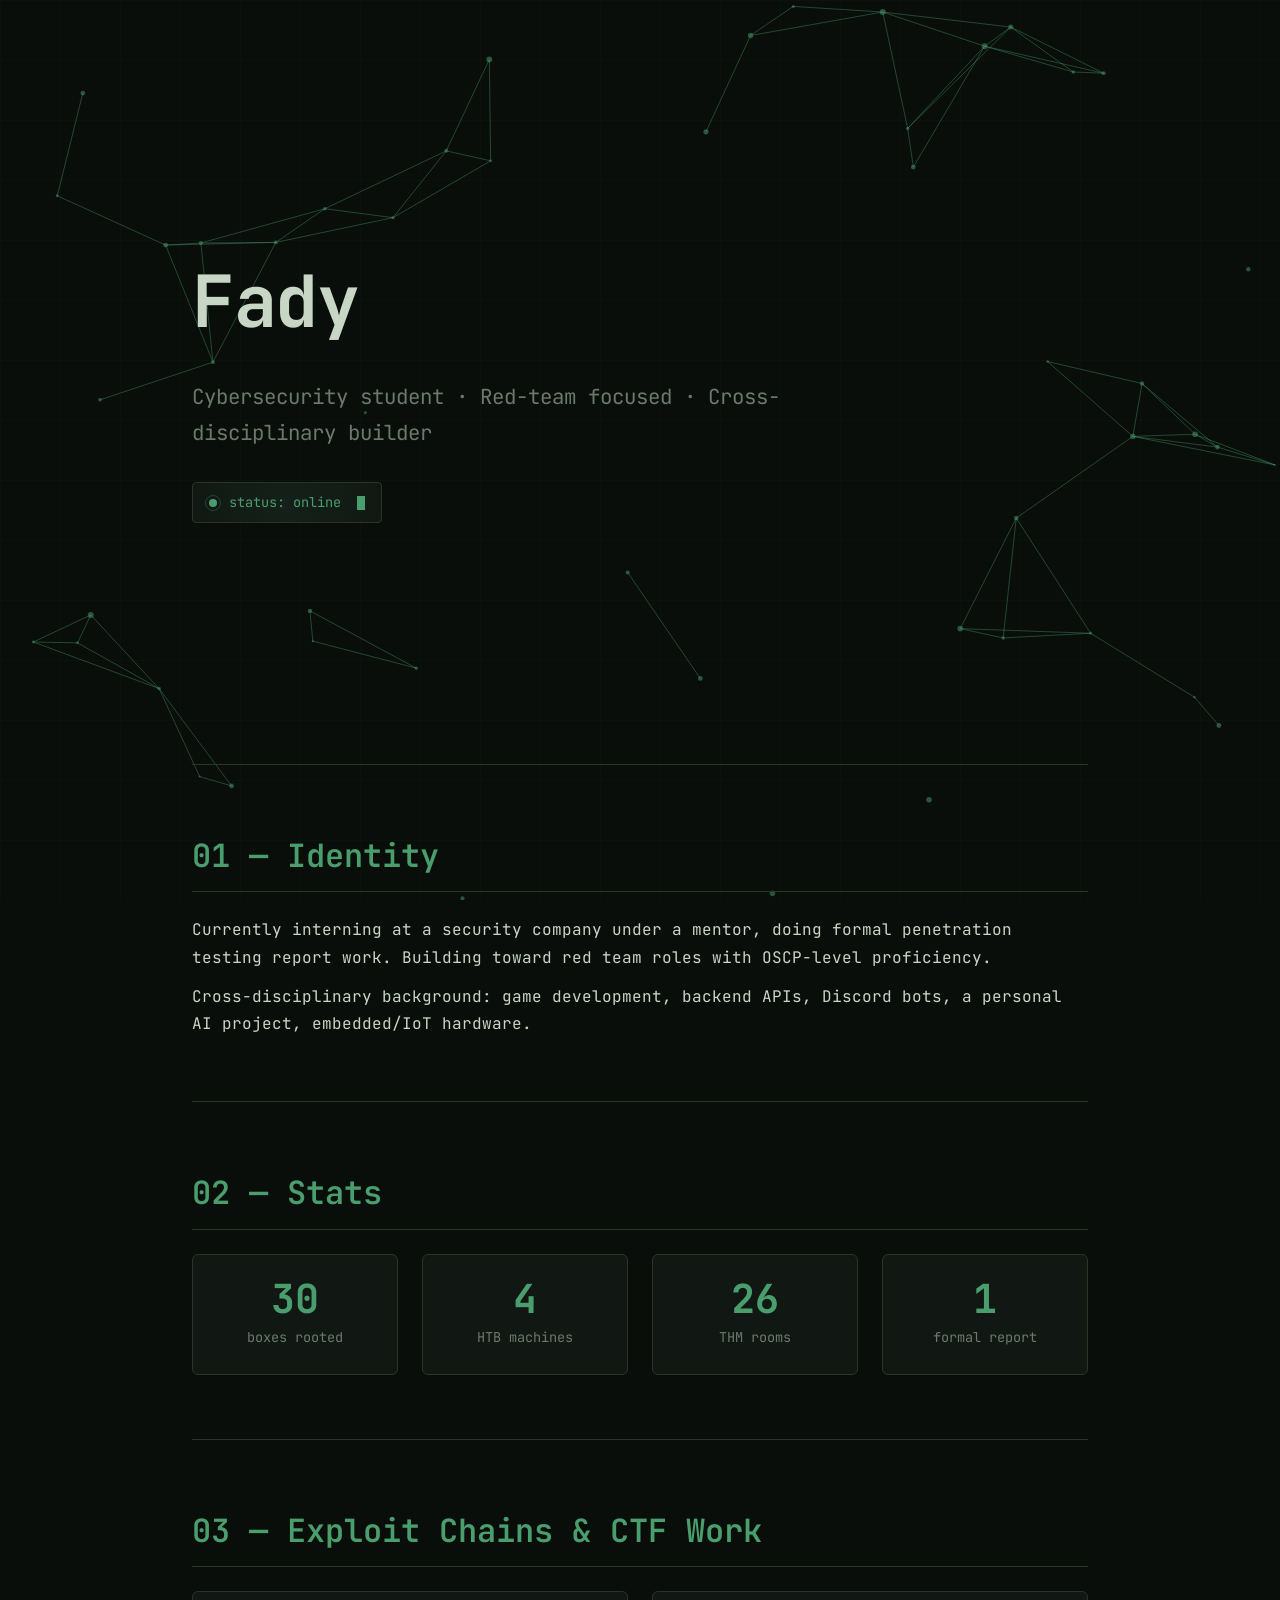
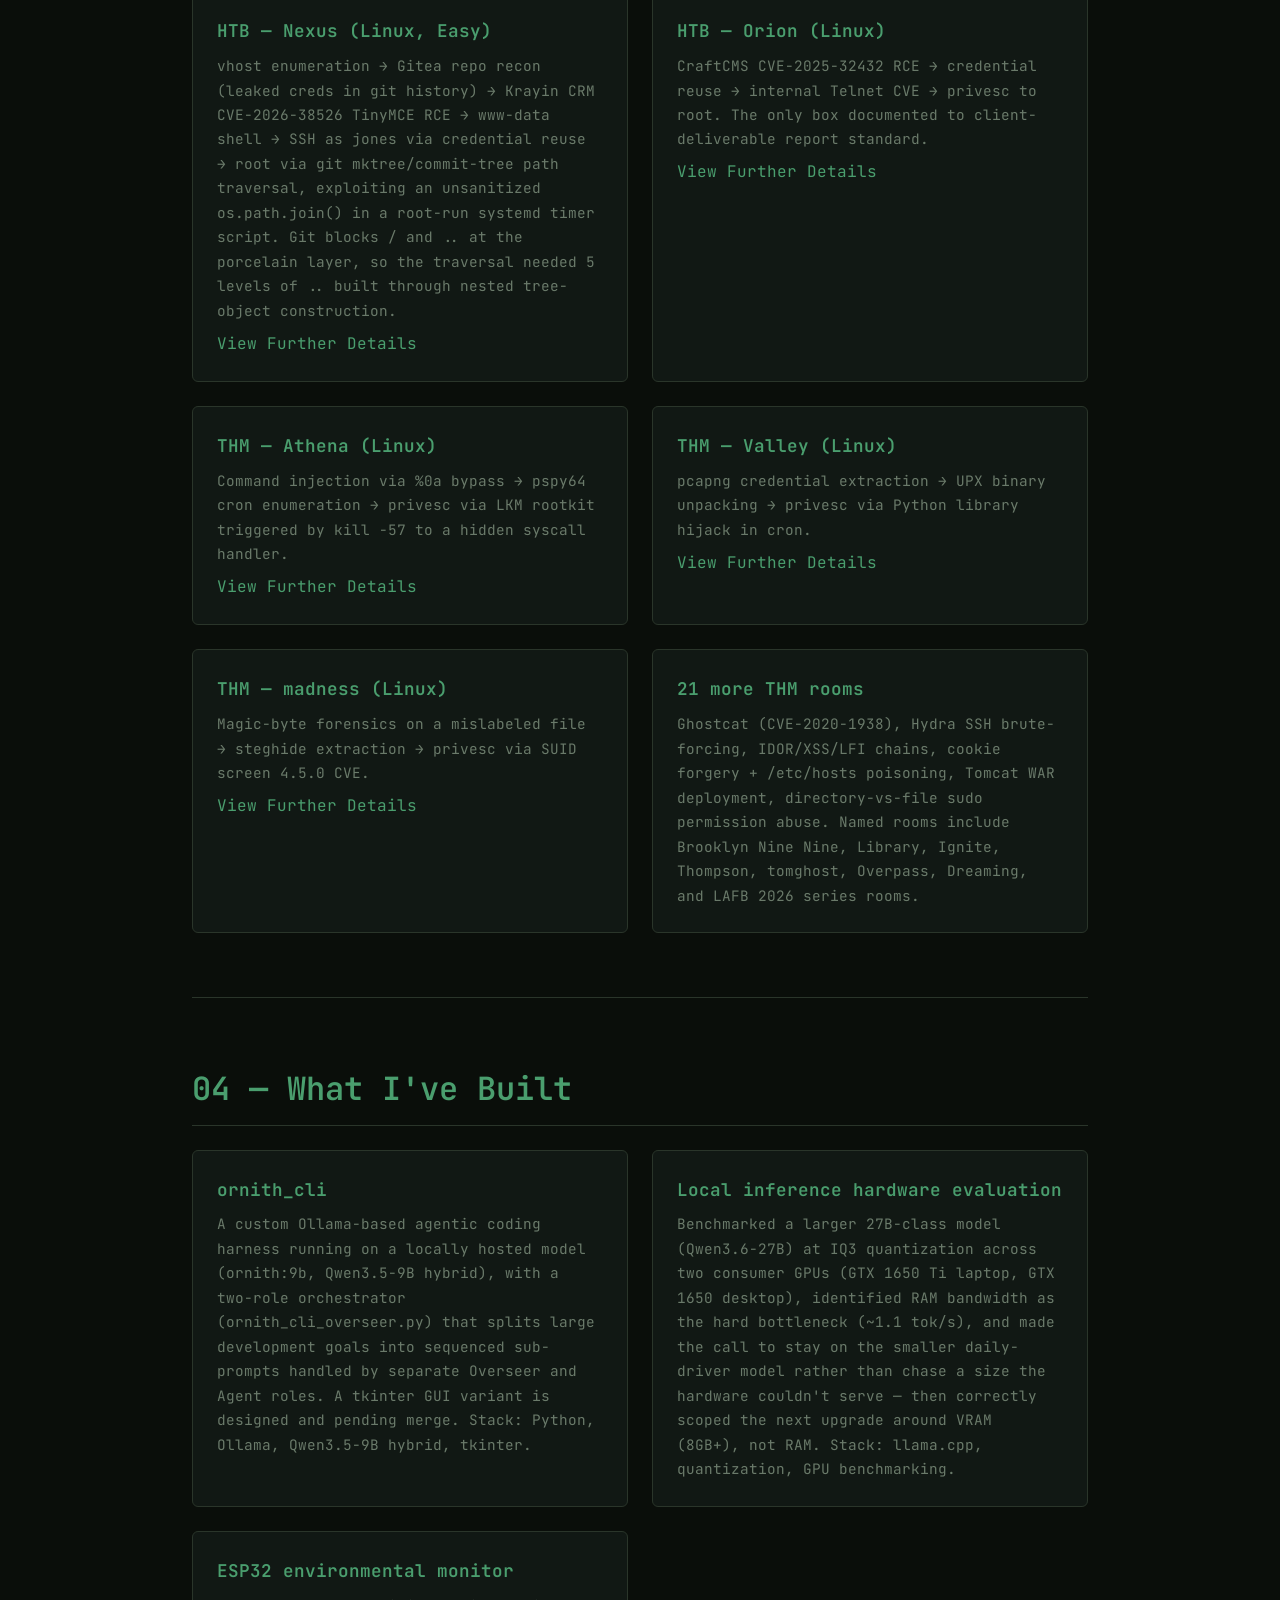
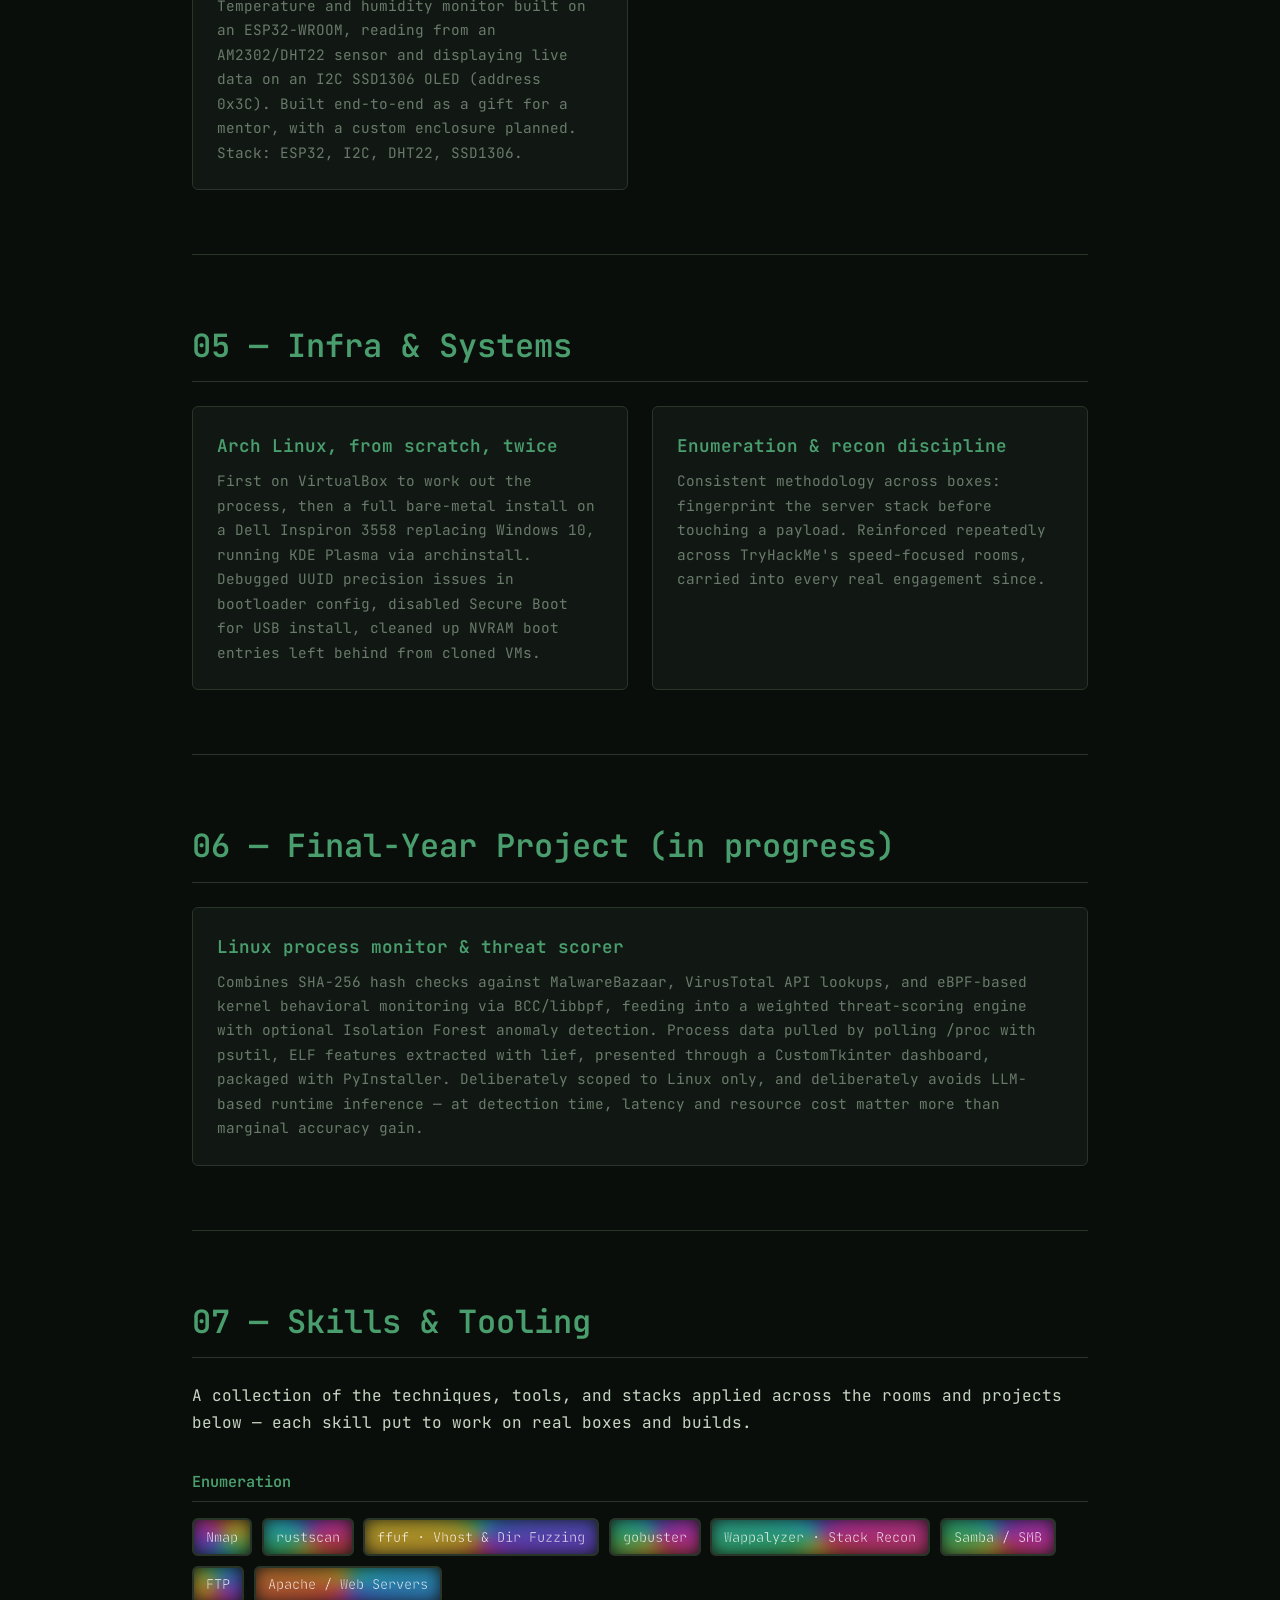
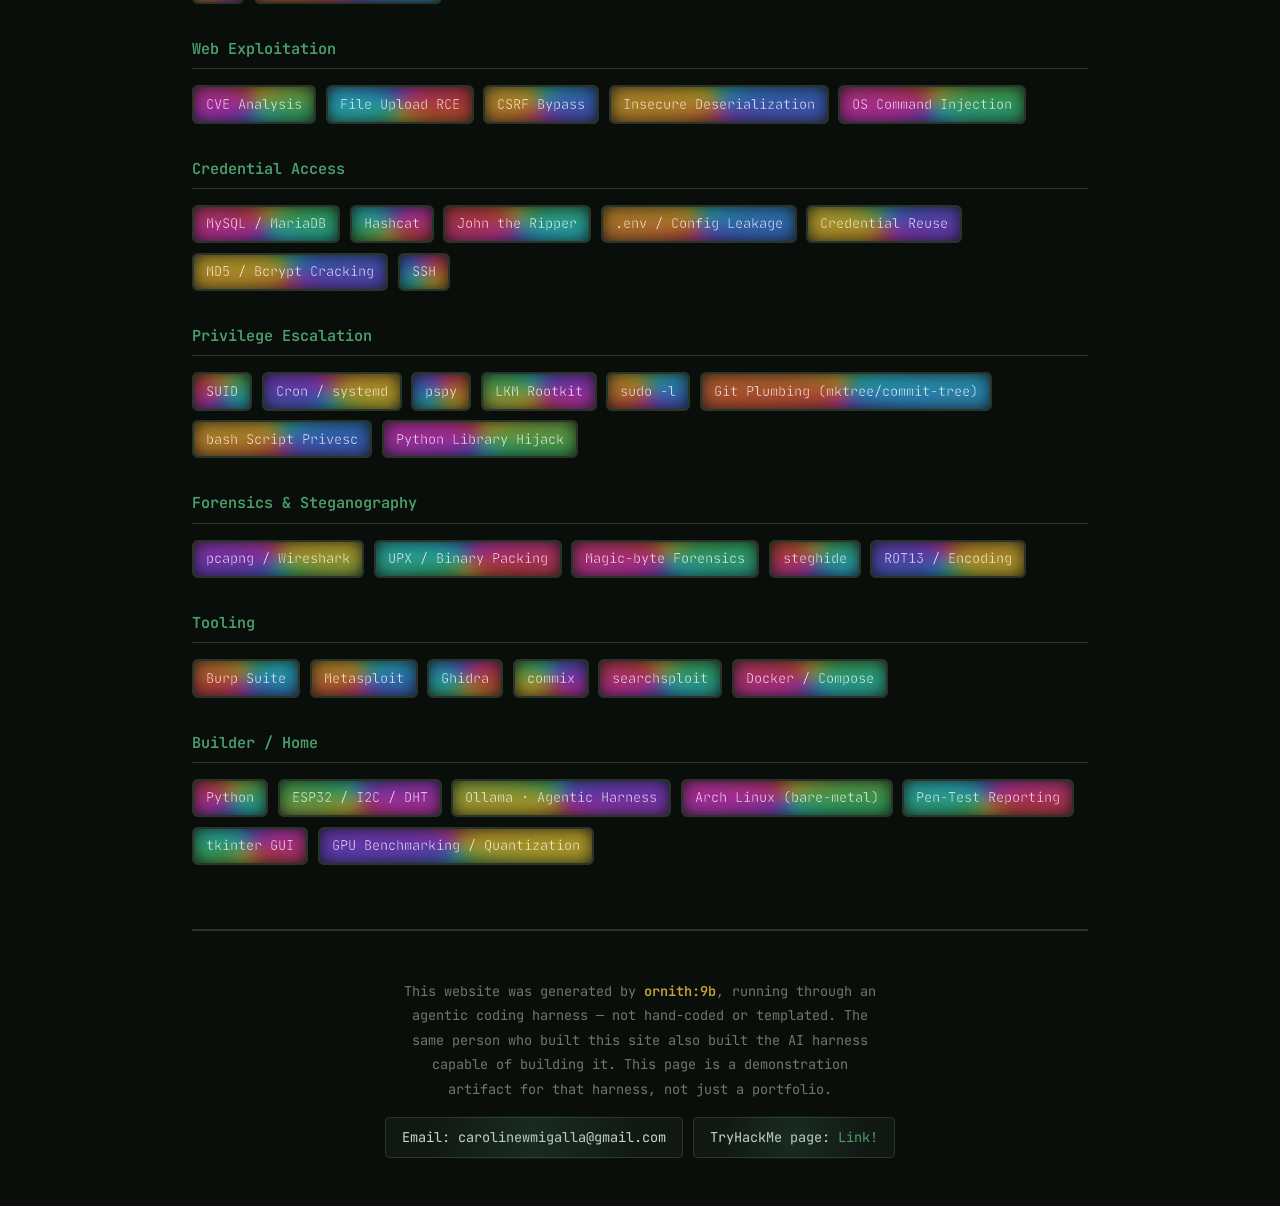
==== commit 2892ca4c: "Add files via upload" ====
--- a/index.html
+++ b/index.html
@@ -152,7 +152,7 @@
             </div>
             <div class="contact-text contact-box">
                 <span class="contact-label">TryHackMe page: </span>
-                <a href="https://tryhackme.com/p/carolinewmigalla" target="_blank" rel="noopener">Link!</a>
+                <a href="https://tryhackme.com/p/faedee453" target="_blank" rel="noopener">Link!</a>
             </div>
         </footer>
 
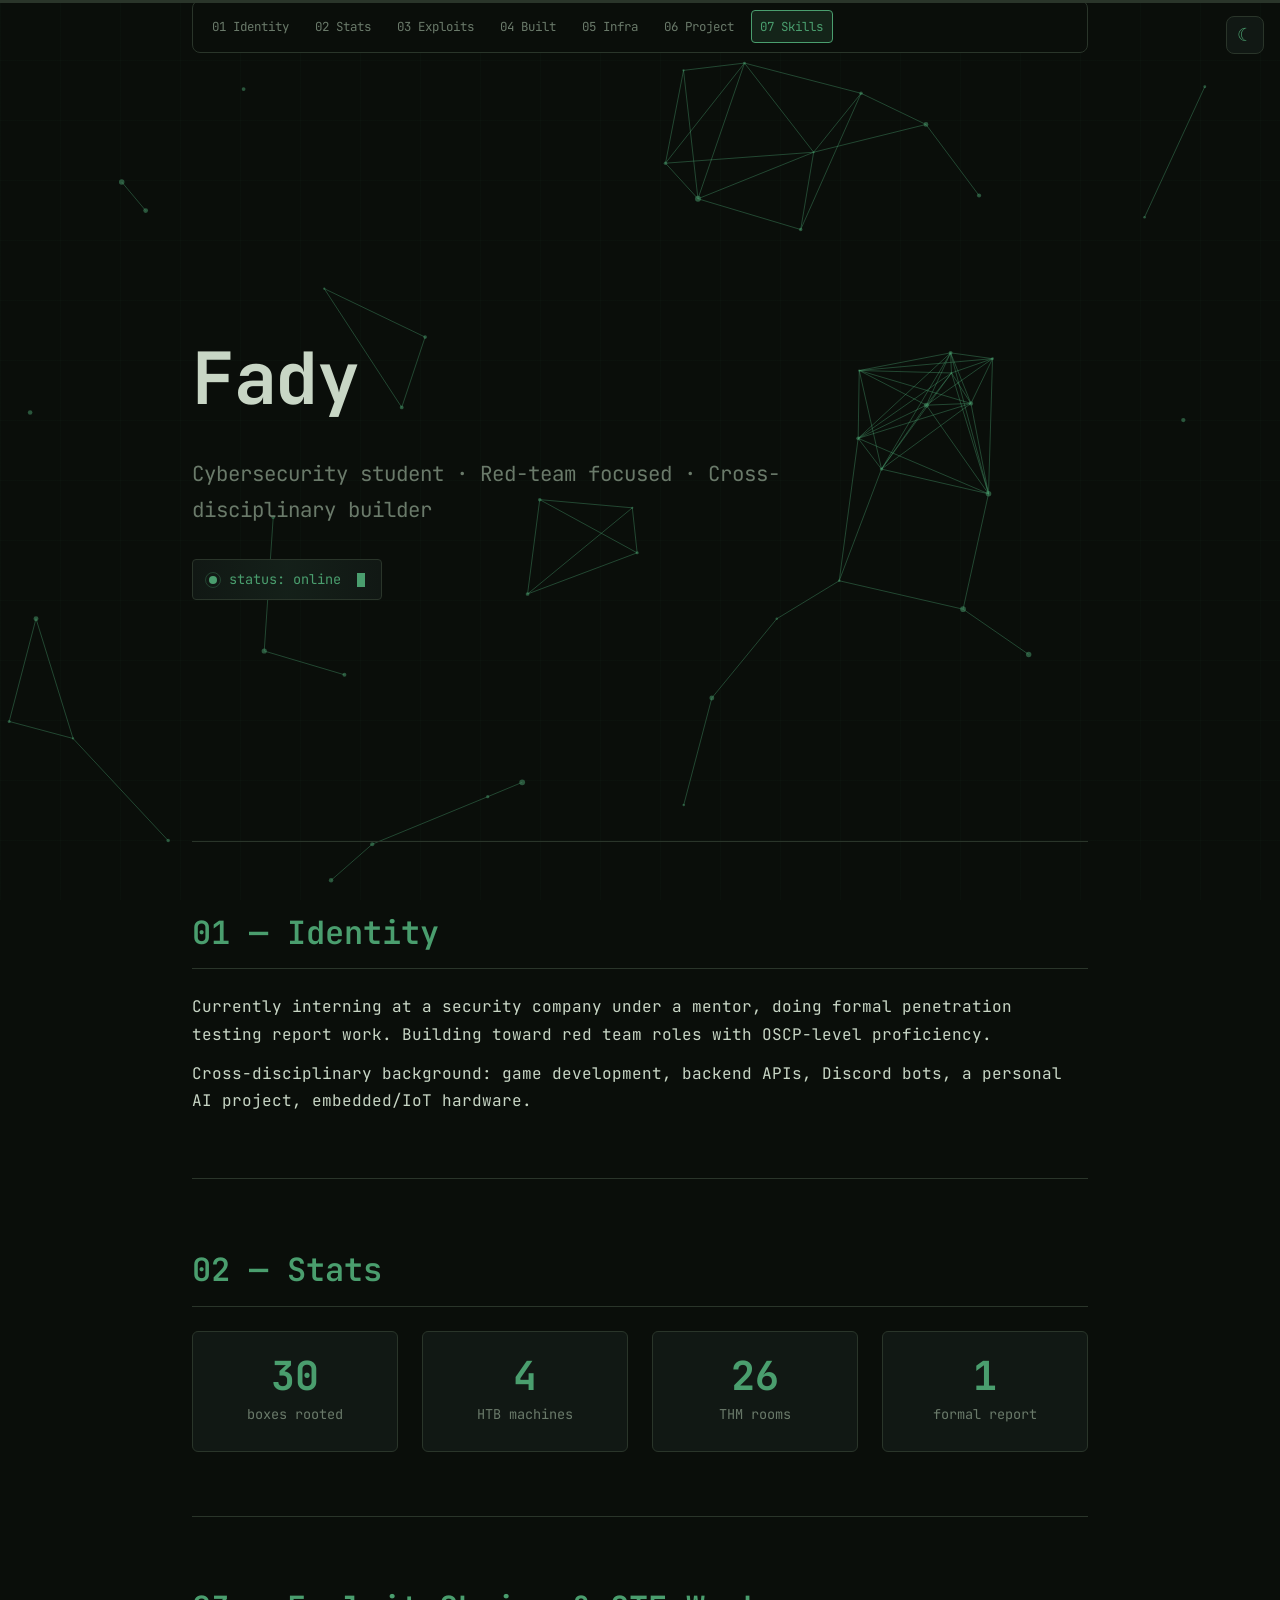
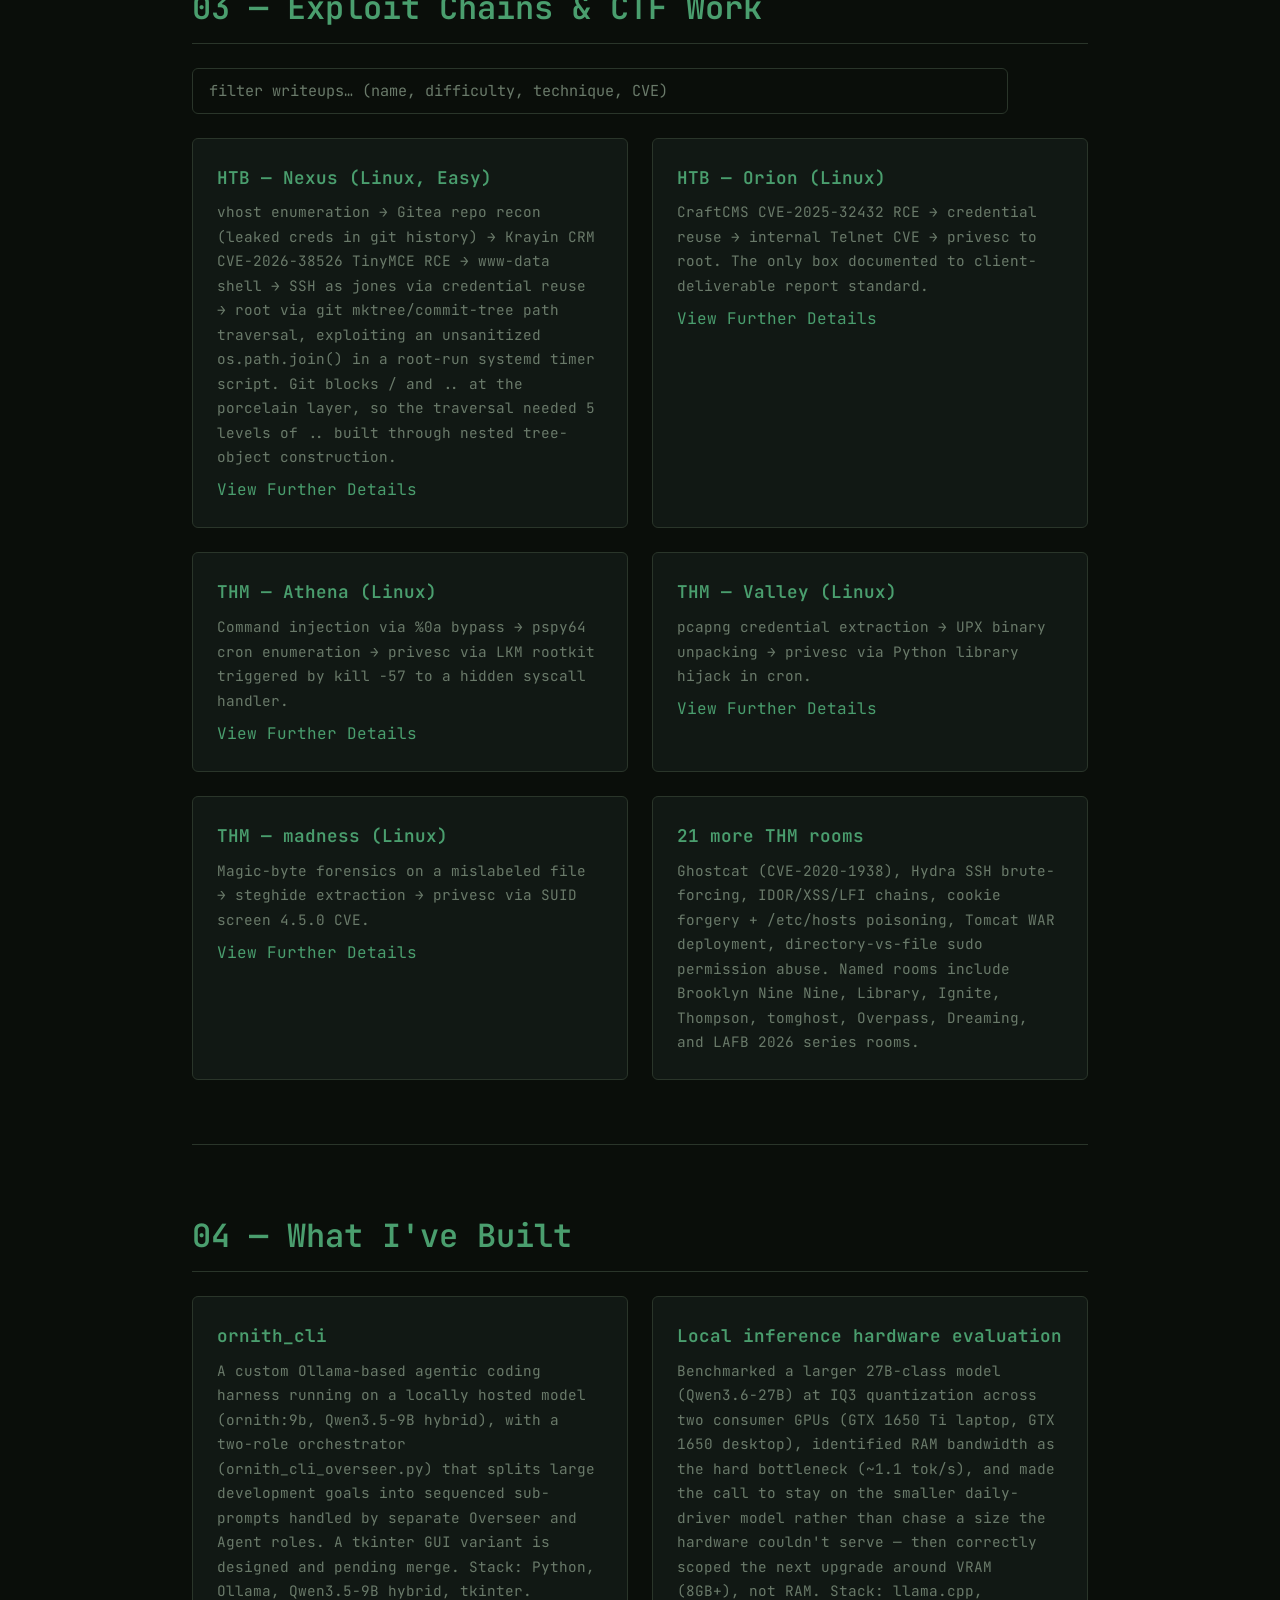
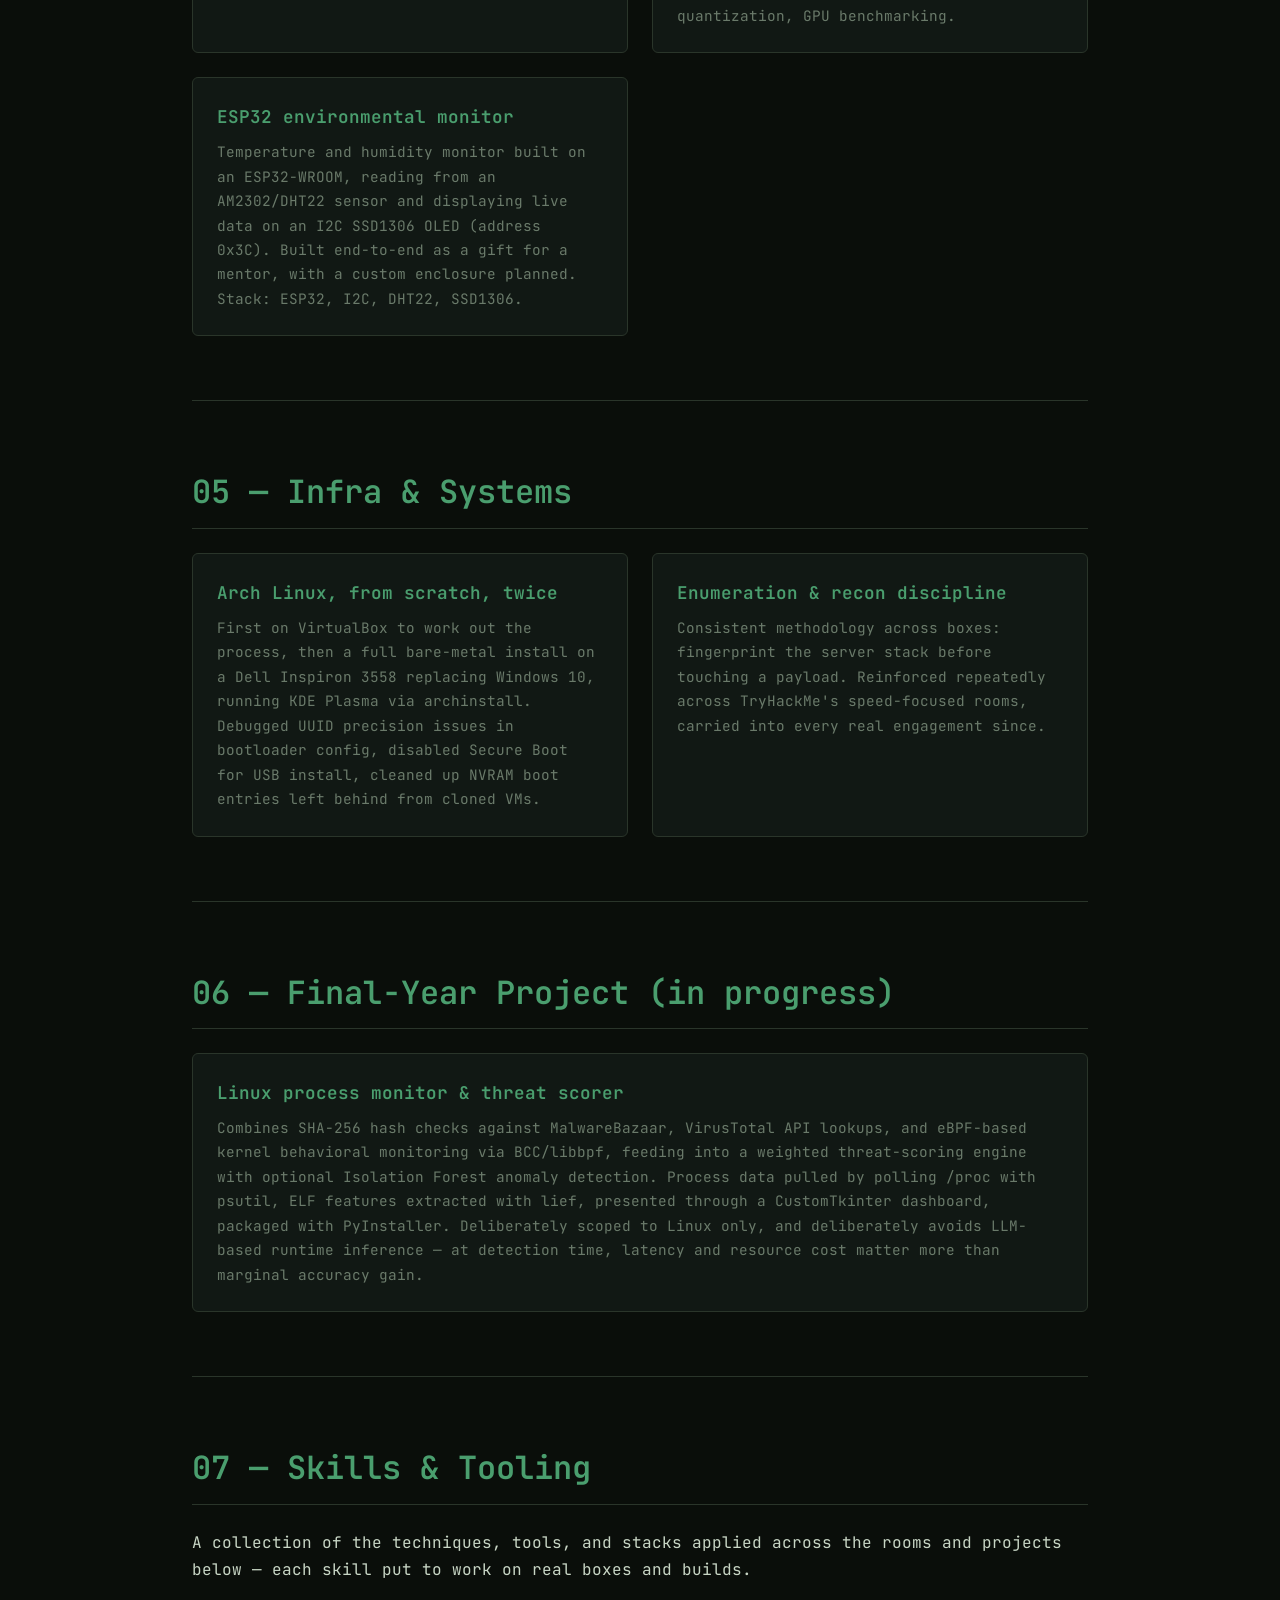
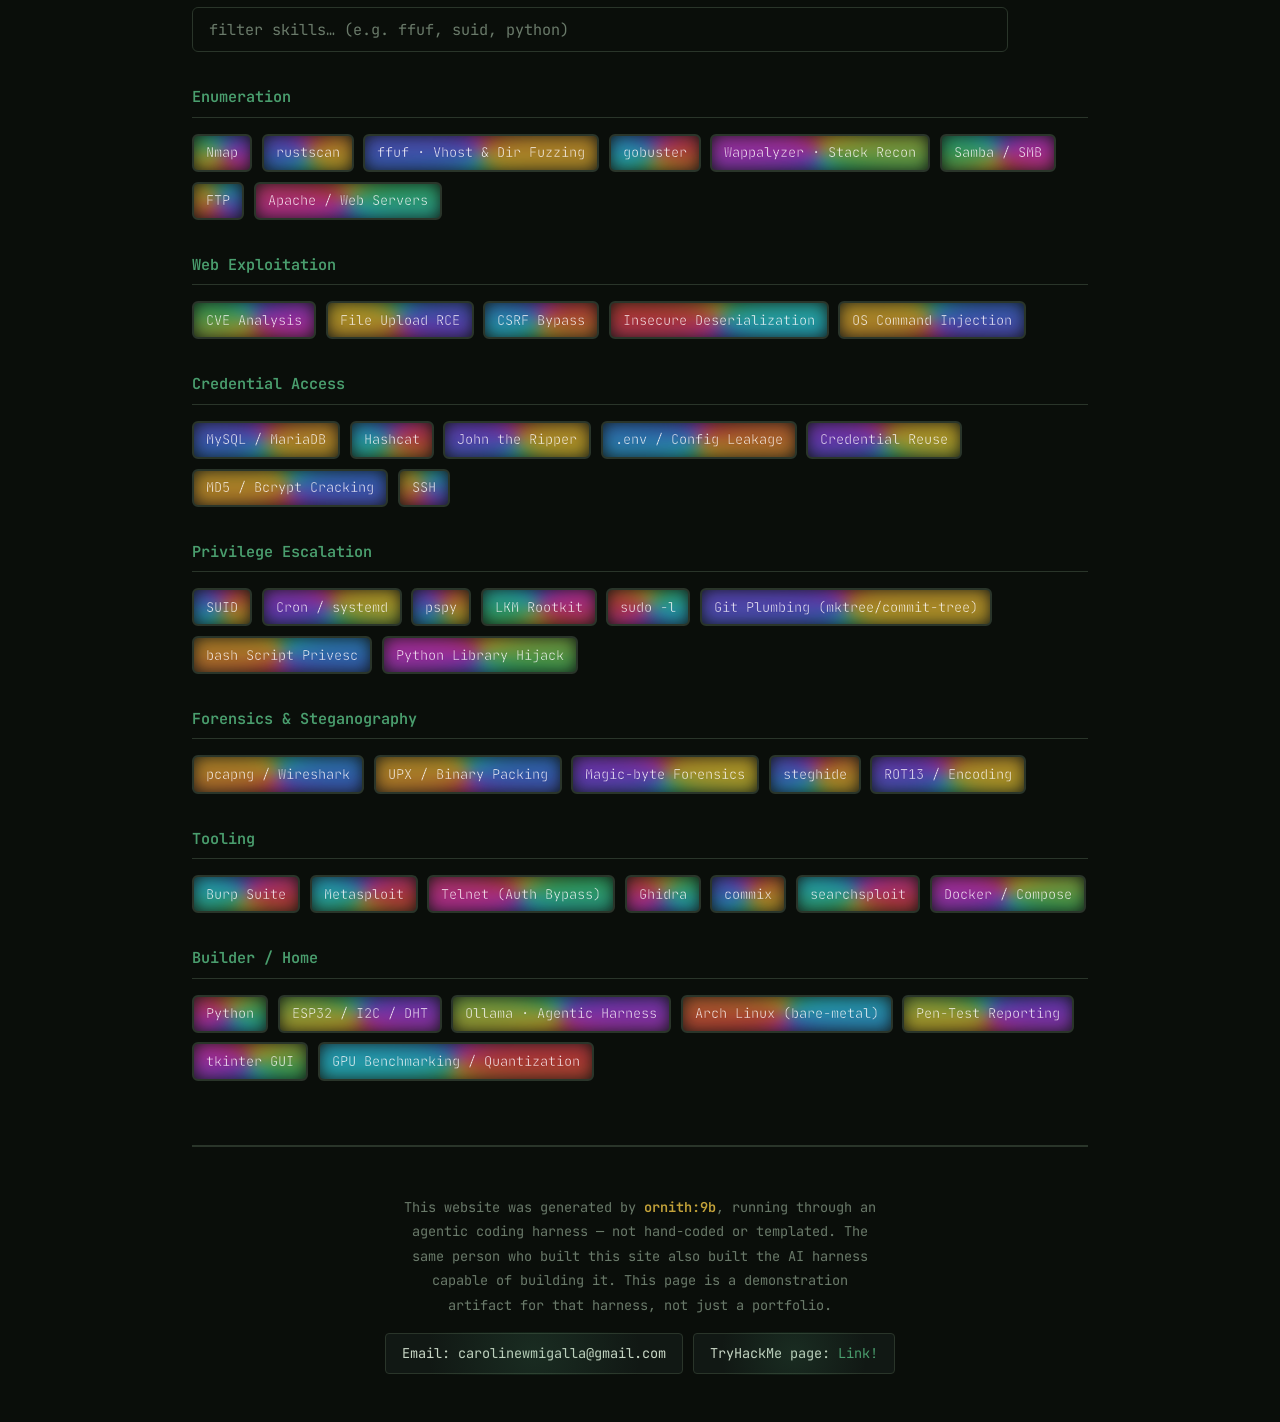
==== commit 736168fc: "Add files via upload" ====
--- a/index.html
+++ b/index.html
@@ -16,12 +16,24 @@
 </head>
 <body>
     <canvas id="particleCanvas"></canvas>
+    <script>document.body.className = (localStorage.getItem('theme') || 'dark');</script>
+    <button id="themeToggle" class="theme-toggle" aria-label="Switch to light theme" title="Theme"></button>
 
     <script src="skills.js"></script>
     <script src="rooms.js"></script>
     <script src="shared.js"></script>
 
     <div class="container">
+        <div class="scroll-progress" id="sectionProgress"><div class="scroll-progress-fill"></div></div>
+        <nav class="section-nav" id="sectionNav" aria-label="Page sections">
+            <a href="#about">01 Identity</a>
+            <a href="#stats">02 Stats</a>
+            <a href="#exploits">03 Exploits</a>
+            <a href="#built">04 Built</a>
+            <a href="#infra">05 Infra</a>
+            <a href="#project">06 Project</a>
+            <a href="#skills">07 Skills</a>
+        </nav>
 
         <!-- Hero -->
         <section class="hero">
@@ -57,33 +69,37 @@
         <!-- Exploit Chains -->
         <section id="exploits">
             <h2>03 — Exploit Chains & CTF Work</h2>
+            <div class="search-box">
+                <input type="text" id="writeupSearch" placeholder="filter writeups… (name, difficulty, technique, CVE)" autocomplete="off">
+                <span class="search-count" id="writeupCount"></span>
+            </div>
             <div class="cards">
-                <div class="card">
+                <div class="card" data-search="HTB nexus linux easy vhost gitea krayin cve-2026-38526 tinymce rce www-data ssh jones credential reuse git mktree commit-tree path traversal systemd timer cron">
                     <h3>HTB — Nexus (Linux, Easy)</h3>
                     <p>vhost enumeration → Gitea repo recon (leaked creds in git history) → Krayin CRM CVE-2026-38526 TinyMCE RCE → www-data shell → SSH as jones via credential reuse → root via git mktree/commit-tree path traversal, exploiting an unsanitized os.path.join() in a root-run systemd timer script. Git blocks / and .. at the porcelain layer, so the traversal needed 5 levels of .. built through nested tree-object construction.</p>
                     <a href="nexus.html" target="_blank" rel="noopener" class="nexus-link"> View Further Details </a>
                 </div>
-                <div class="card">
+                <div class="card" data-search="HTB Orion HTB Orion Linux Easy CraftCMS CVE-2025-32432 RCE credential reuse telnet CVE-2026-24061 report mysql bcrypt hashcat login">
                     <h3>HTB — Orion (Linux)</h3>
                     <p>CraftCMS CVE-2025-32432 RCE → credential reuse → internal Telnet CVE → privesc to root. The only box documented to client-deliverable report standard.</p>
                     <a href="orion.html" target="_blank" rel="noopener" class="nexus-link"> View Further Details </a>
                 </div>
-                <div class="card">
+                <div class="card" data-search="THM athena linux easy command injection pspy cron LKM rootkit sudo insmod kill 57 ghidra samba apache router">
                     <h3>THM — Athena (Linux)</h3>
                     <p>Command injection via %0a bypass → pspy64 cron enumeration → privesc via LKM rootkit triggered by kill -57 to a hidden syscall handler.</p>
                     <a href="athena.html" target="_blank" rel="noopener" class="nexus-link"> View Further Details </a>
                 </div>
-                <div class="card">
+                <div class="card" data-search="THM valley linux easy pcapng upx python library hijack cron suid bash md5 john ftp ssh base64 dev">
                     <h3>THM — Valley (Linux)</h3>
                     <p>pcapng credential extraction → UPX binary unpacking → privesc via Python library hijack in cron.</p>
                     <a href="valley.html" target="_blank" rel="noopener" class="nexus-link"> View Further Details </a>
                 </div>
-                <div class="card">
+                <div class="card" data-search="THM madness linux easy magic byte steghide suid screen 4.5.0 CVE forensics jpg png rot13 mr robot">
                     <h3>THM — madness (Linux)</h3>
                     <p>Magic-byte forensics on a mislabeled file → steghide extraction → privesc via SUID screen 4.5.0 CVE.</p>
                     <a href="madness.html" target="_blank" rel="noopener" class="nexus-link"> View Further Details </a>
                 </div>
-                <div class="card">
+                <div class="card" data-search="THM rooms ghostcat hydra idor lfi cookie forgery tomcat war brooklyn nine library ignite thompson tomghost overpass dreaming lafb 2026 csrf">
                     <h3>21 more THM rooms</h3>
                     <p>Ghostcat (CVE-2020-1938), Hydra SSH brute-forcing, IDOR/XSS/LFI chains, cookie forgery + /etc/hosts poisoning, Tomcat WAR deployment, directory-vs-file sudo permission abuse. Named rooms include Brooklyn Nine Nine, Library, Ignite, Thompson, tomghost, Overpass, Dreaming, and LAFB 2026 series rooms.</p>
                 </div>
@@ -138,6 +154,10 @@
             <h2>07 — Skills &amp; Tooling</h2>
             <p>A collection of the techniques, tools, and stacks applied across the rooms and projects below — each skill put to work on real boxes and builds.</p>
             <div class="skills-section">
+                <div class="search-box skills-search">
+                    <input type="text" id="skillSearch" placeholder="filter skills… (e.g. ffuf, suid, python)" autocomplete="off">
+                    <span class="search-count" id="skillCount"></span>
+                </div>
                 <div id="skillsProfile"></div>
             </div>
         </section>
@@ -152,7 +172,7 @@
             </div>
             <div class="contact-text contact-box">
                 <span class="contact-label">TryHackMe page: </span>
-                <a href="https://tryhackme.com/p/faedee453" target="_blank" rel="noopener">Link!</a>
+                <a href="https://tryhackme.com/p/carolinewmigalla" target="_blank" rel="noopener">Link!</a>
             </div>
         </footer>
 
--- a/style.css
+++ b/style.css
@@ -71,6 +71,7 @@
 section {
   padding: 4rem 0;
   border-bottom: 1px solid var(--border);
+  scroll-margin-top: 4.5rem;
 }
 
 section:last-child { border-bottom: none; }
@@ -552,6 +553,237 @@
   margin-top: 1rem;
 }
 
+/* Theme toggle button (fixed on every page) */
+.theme-toggle {
+  position: fixed;
+  top: 1rem;
+  right: 1rem;
+  z-index: 1000;
+  width: 2.4rem;
+  height: 2.4rem;
+  border-radius: 8px;
+  border: 1px solid var(--border);
+  background: var(--bg-card);
+  color: var(--accent);
+  font-size: 1.15rem;
+  line-height: 1;
+  cursor: pointer;
+  display: flex;
+  align-items: center;
+  justify-content: center;
+  transition: border-color 0.3s, transform 0.2s, box-shadow 0.25s;
+}
+.theme-toggle:hover {
+  border-color: var(--accent);
+  transform: translateY(-2px);
+  box-shadow: 0 0 14px var(--accent-glow);
+}
+
+/* Search / filter boxes */
+.search-box {
+  display: flex;
+  align-items: center;
+  gap: 1rem;
+  margin: 0 0 1.5rem;
+  position: relative;
+}
+.search-box input[type="text"] {
+  flex: 1;
+  min-width: 0;
+  padding: 0.7rem 1rem;
+  border-radius: 6px;
+  border: 1px solid var(--border);
+  background: var(--bg);
+  color: var(--text);
+  font-family: inherit;
+  font-size: 0.95rem;
+  transition: border-color 0.3s, box-shadow 0.25s;
+}
+.search-box input[type="text"]:focus {
+  outline: none;
+  border-color: var(--accent);
+  box-shadow: 0 0 0 2px var(--accent-glow);
+}
+.search-box input[type="text"]::placeholder {
+  color: var(--text-dim);
+}
+.search-count {
+  font-size: 0.8rem;
+  color: var(--text-dim);
+  white-space: nowrap;
+  min-width: 4rem;
+  text-align: right;
+}
+
+/* Light theme (applied via .light class on <body>) */
+body.light {
+  --bg: #e9f0ea;
+  --bg-card: #f2f7f3;
+  --text: #101c14;
+  --text-dim: #47574a;
+  --accent: #2c7a50;
+  --accent-glow: rgba(44, 122, 80, 0.16);
+  --amber: #9a7d20;
+  --border: #c0d1c4;
+  --grid: rgba(44, 122, 80, 0.07);
+  --contact-glow-color: rgba(44, 122, 80, 0.32);
+}
+
+/* Theme change tween (smooth dark <-> light) */
+body,
+.container,
+.card,
+.stat,
+.footer,
+.contact-text,
+.skill-chip,
+.theme-toggle,
+.status-indicator,
+.search-box input,
+.section-nav,
+.scroll-progress,
+.back-to-top {
+  transition: background-color 0.5s ease, color 0.5s ease, border-color 0.5s ease, box-shadow 0.5s ease;
+}
+
+/* Smooth scrolling */
+html { scroll-behavior: smooth; }
+
+/* Anchors clear the sticky section nav when jumped to */
+section { scroll-margin-top: 4.5rem; }
+
+/* Scroll-reveal fade-in */
+.reveal {
+  opacity: 0;
+  transform: translateY(24px);
+  transition: opacity 0.6s cubic-bezier(.2,.7,.2,1), transform 0.6s cubic-bezier(.2,.7,.2,1);
+}
+.reveal.in {
+  opacity: 1;
+  transform: none;
+}
+
+/* Section nav (sticky) */
+.section-nav {
+  position: sticky;
+  top: 0;
+  z-index: 900;
+  display: flex;
+  gap: 0.4rem;
+  flex-wrap: wrap;
+  align-items: center;
+  padding: 0.55rem 0.6rem;
+  margin-bottom: 1.5rem;
+  background: var(--bg);
+  border: 1px solid var(--border);
+  border-radius: 8px;
+  backdrop-filter: blur(6px);
+}
+.section-nav a {
+  color: var(--text-dim);
+  text-decoration: none;
+  font-size: 0.78rem;
+  padding: 0.32rem 0.55rem;
+  border: 1px solid transparent;
+  border-radius: 4px;
+  transition: color 0.2s ease, border-color 0.2s ease, background-color 0.2s ease;
+}
+.section-nav a:hover {
+  color: var(--text);
+  border-color: var(--border);
+}
+.section-nav a.active {
+  color: var(--accent);
+  border-color: var(--accent);
+  background: var(--accent-glow);
+}
+
+/* Progress bar (fixed top) */
+.scroll-progress {
+  position: fixed;
+  top: 0;
+  left: 0;
+  width: 100%;
+  height: 3px;
+  z-index: 1100;
+  background: var(--border);
+}
+.scroll-progress-fill {
+  height: 100%;
+  width: 0;
+  background: var(--progress-color, var(--accent));
+  transition: width 0.1s linear, background-color 0.5s ease;
+}
+
+/* Back-to-top button */
+.back-to-top {
+  position: fixed;
+  bottom: 1rem;
+  right: 1rem;
+  z-index: 900;
+  width: 2.4rem;
+  height: 2.4rem;
+  border-radius: 8px;
+  border: 1px solid var(--border);
+  background: var(--bg-card);
+  color: var(--accent);
+  font-size: 1.1rem;
+  line-height: 1;
+  cursor: pointer;
+  opacity: 0;
+  transform: translateY(16px);
+  pointer-events: none;
+  transition: opacity 0.3s ease, transform 0.3s ease, background-color 0.5s ease, color 0.5s ease, border-color 0.5s ease;
+}
+.back-to-top.show {
+  opacity: 1;
+  transform: none;
+  pointer-events: auto;
+}
+.back-to-top:hover {
+  border-color: var(--accent);
+}
+
+/* Copy-email contact box */
+.contact-text.copyable {
+  cursor: pointer;
+}
+.contact-label.copied {
+  color: var(--accent);
+  font-weight: 600;
+}
+
+/* Print / PDF export */
+@media print {
+  body {
+    background: #fff !important;
+    color: #000 !important;
+  }
+  .container { max-width: 100%; padding: 0; }
+  #particleCanvas,
+  .section-nav,
+  .scroll-progress,
+  .theme-toggle,
+  .back-to-top,
+  .status-cursor { display: none !important; }
+  .reveal,
+  .reveal.in {
+    opacity: 1 !important;
+    transform: none !important;
+  }
+  section, .card, .stat {
+    page-break-inside: avoid;
+  }
+  section {
+    page-break-after: always;
+  }
+  a[href]::after {
+    content: " (" attr(href) ")";
+    font-size: 0.75em;
+    color: #555;
+  }
+}
+
 /* Responsive */
 @media (max-width: 600px) {
   .container { padding: 0 1rem; }
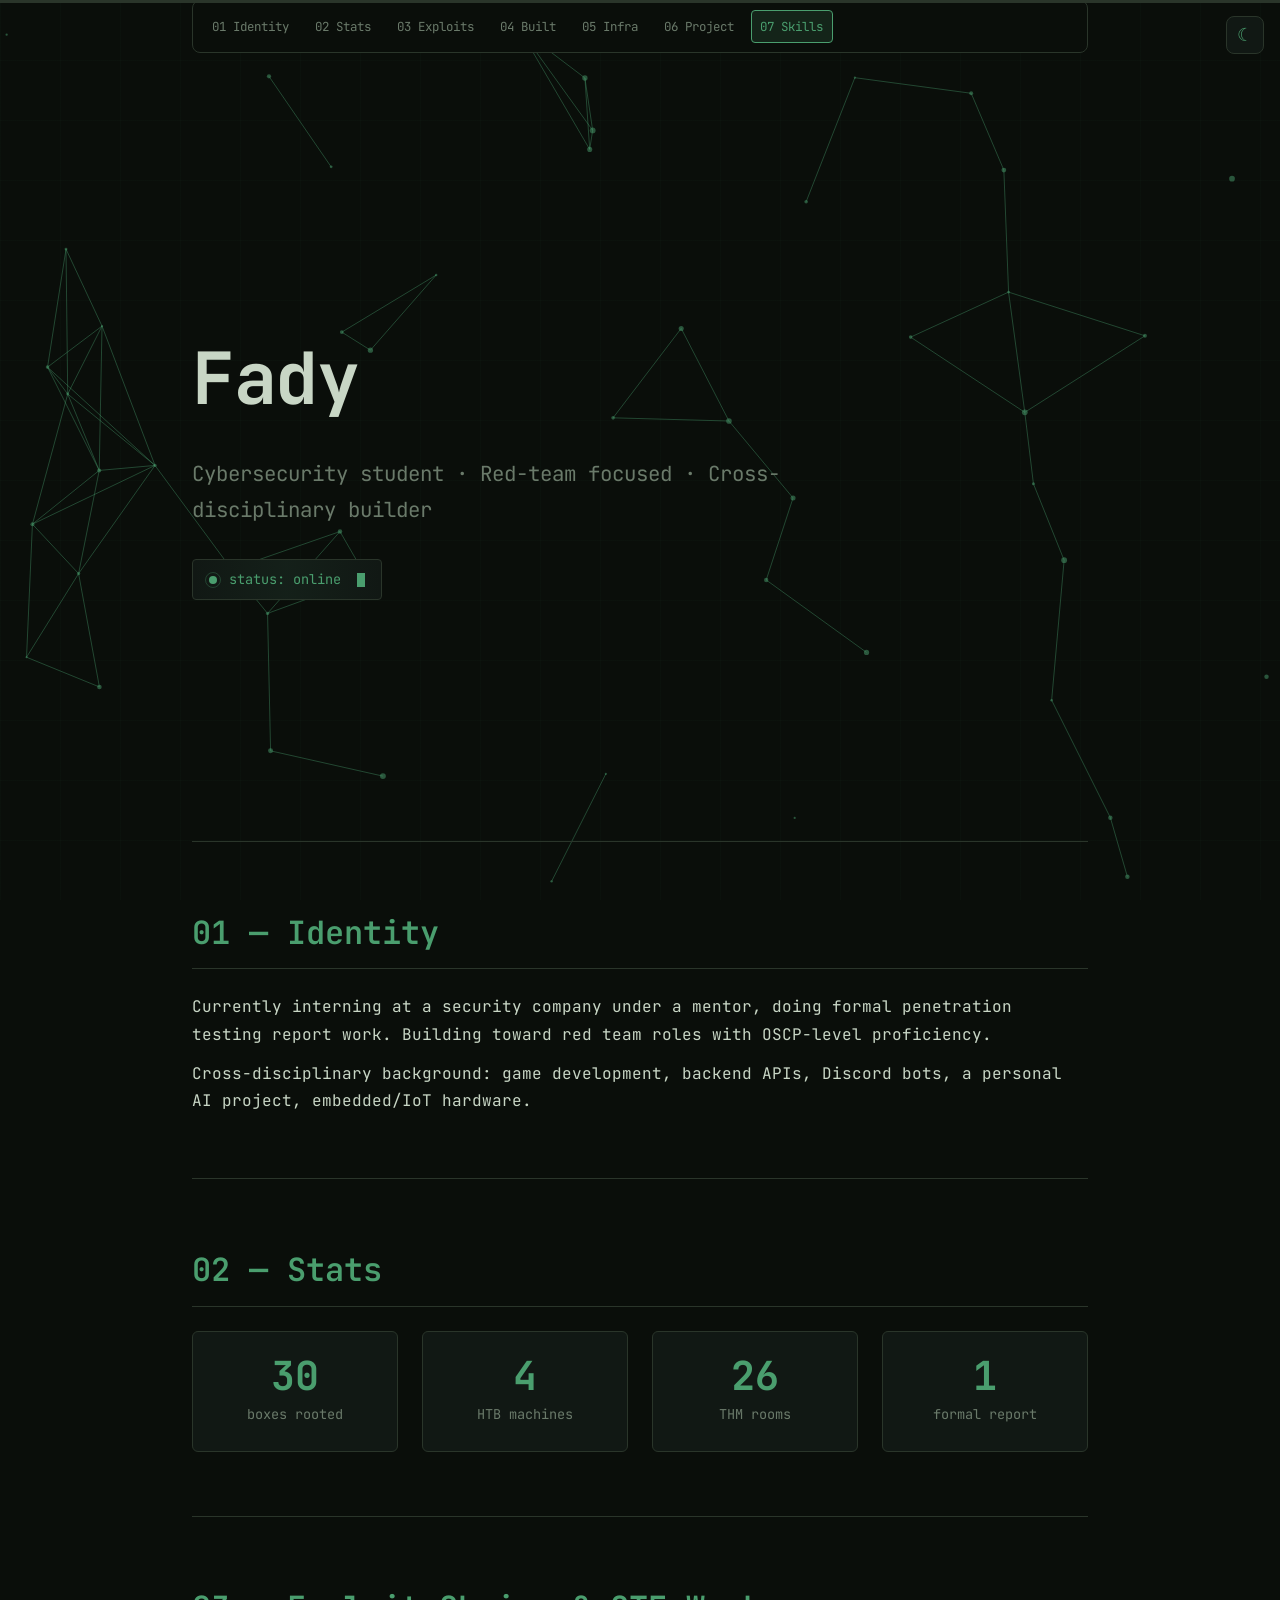
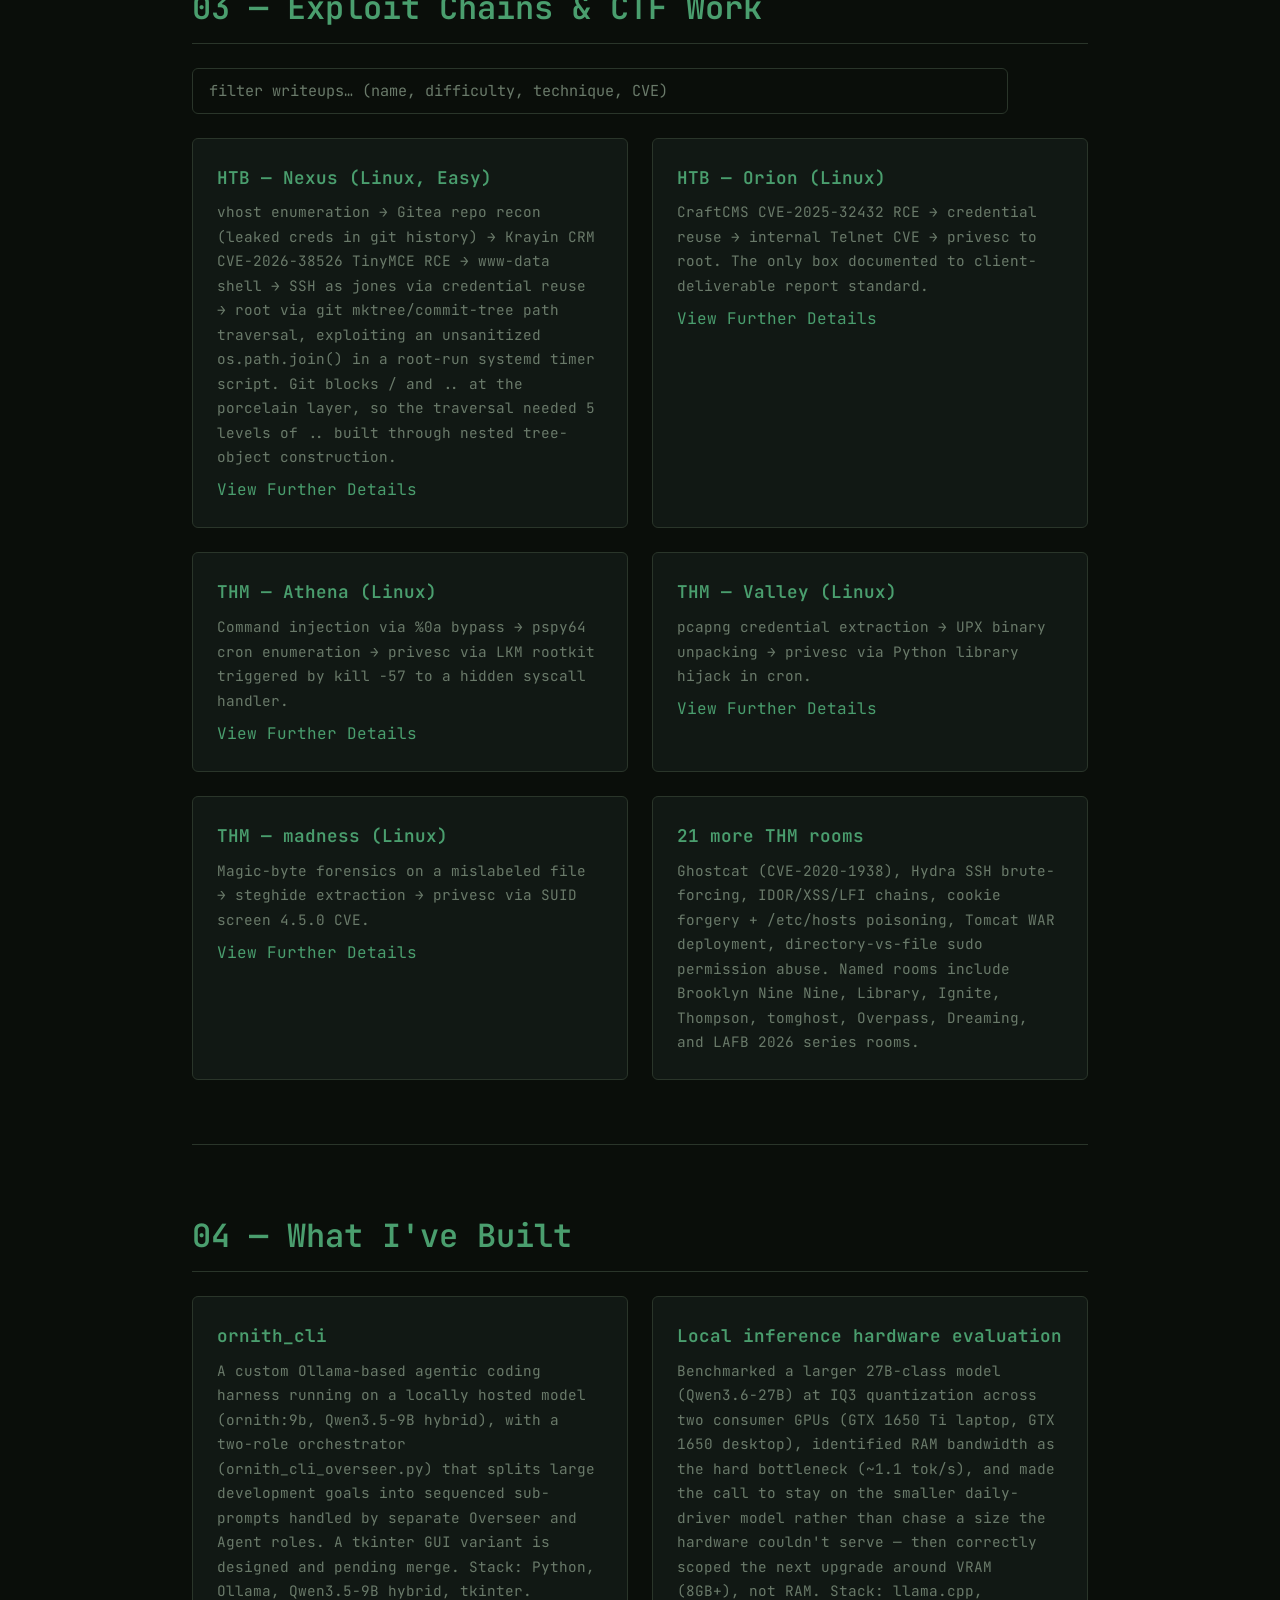
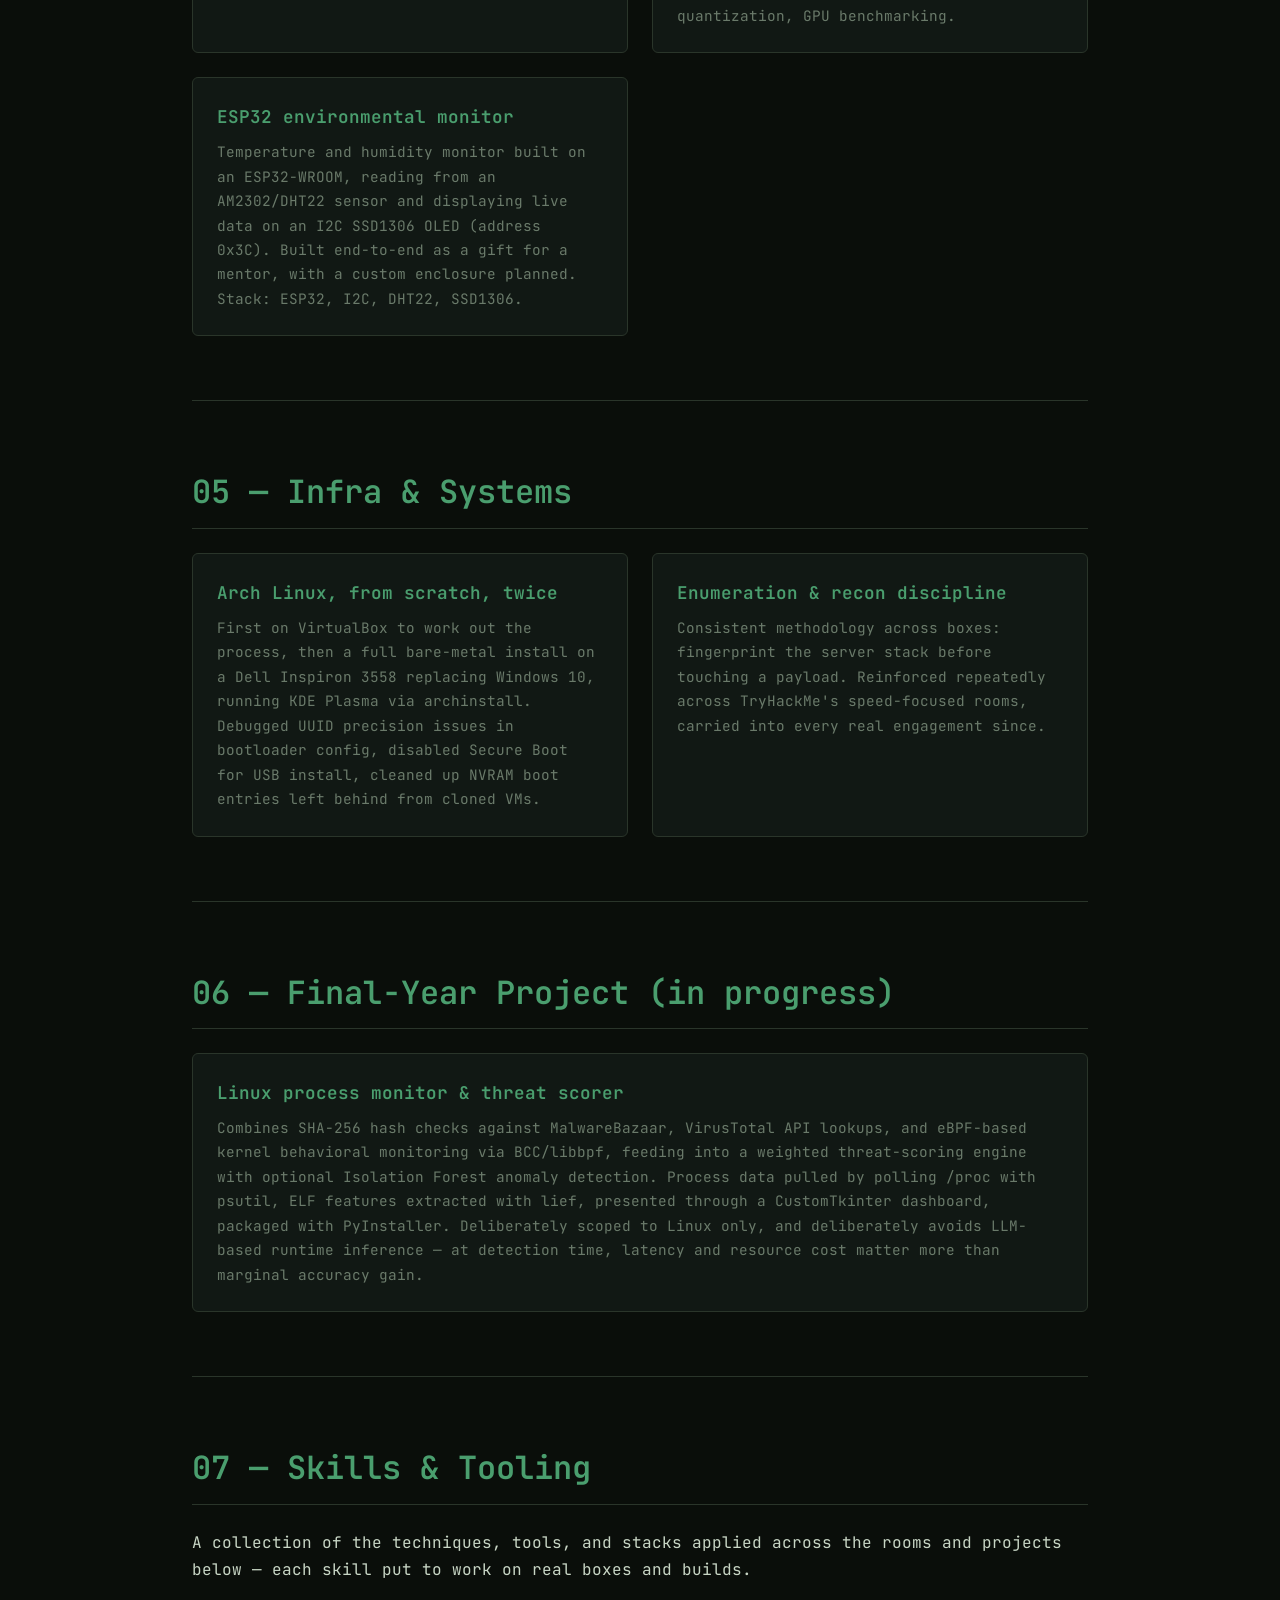
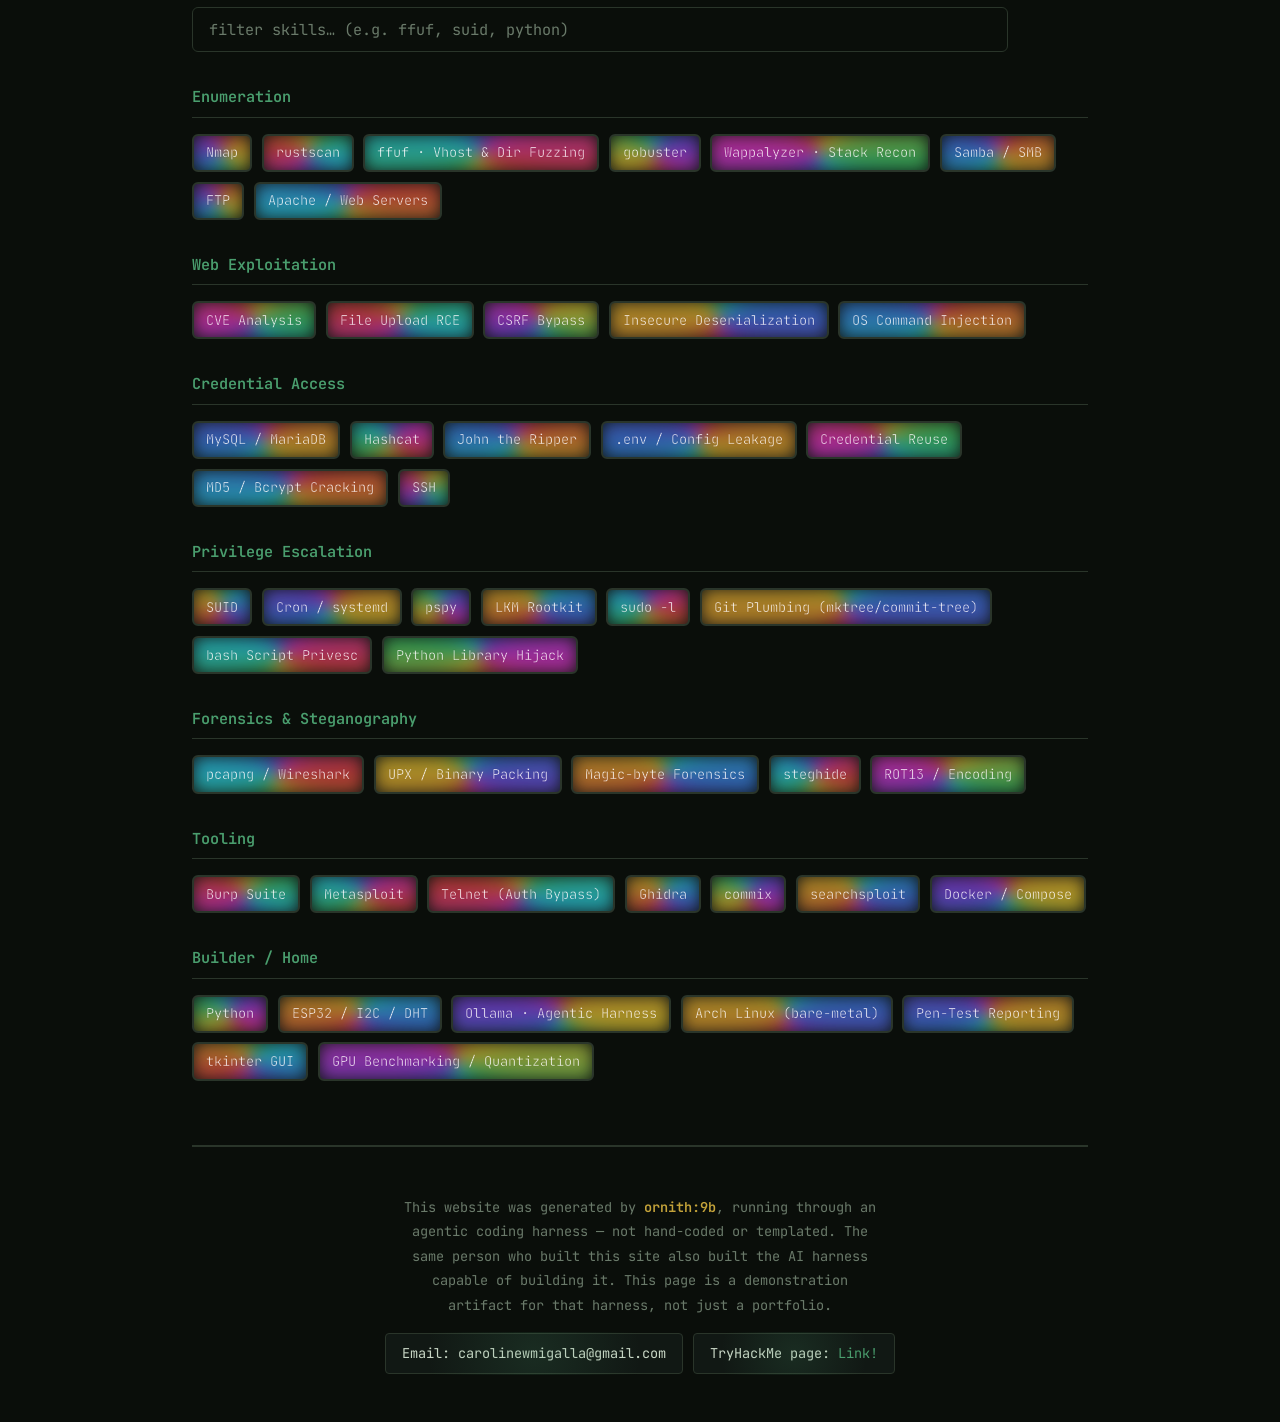
==== commit 99b94cf7: "Add files via upload" ====
--- a/index.html
+++ b/index.html
@@ -172,7 +172,7 @@
             </div>
             <div class="contact-text contact-box">
                 <span class="contact-label">TryHackMe page: </span>
-                <a href="https://tryhackme.com/p/carolinewmigalla" target="_blank" rel="noopener">Link!</a>
+                <a href="https://tryhackme.com/p/faedee453" target="_blank" rel="noopener">Link!</a>
             </div>
         </footer>
 
